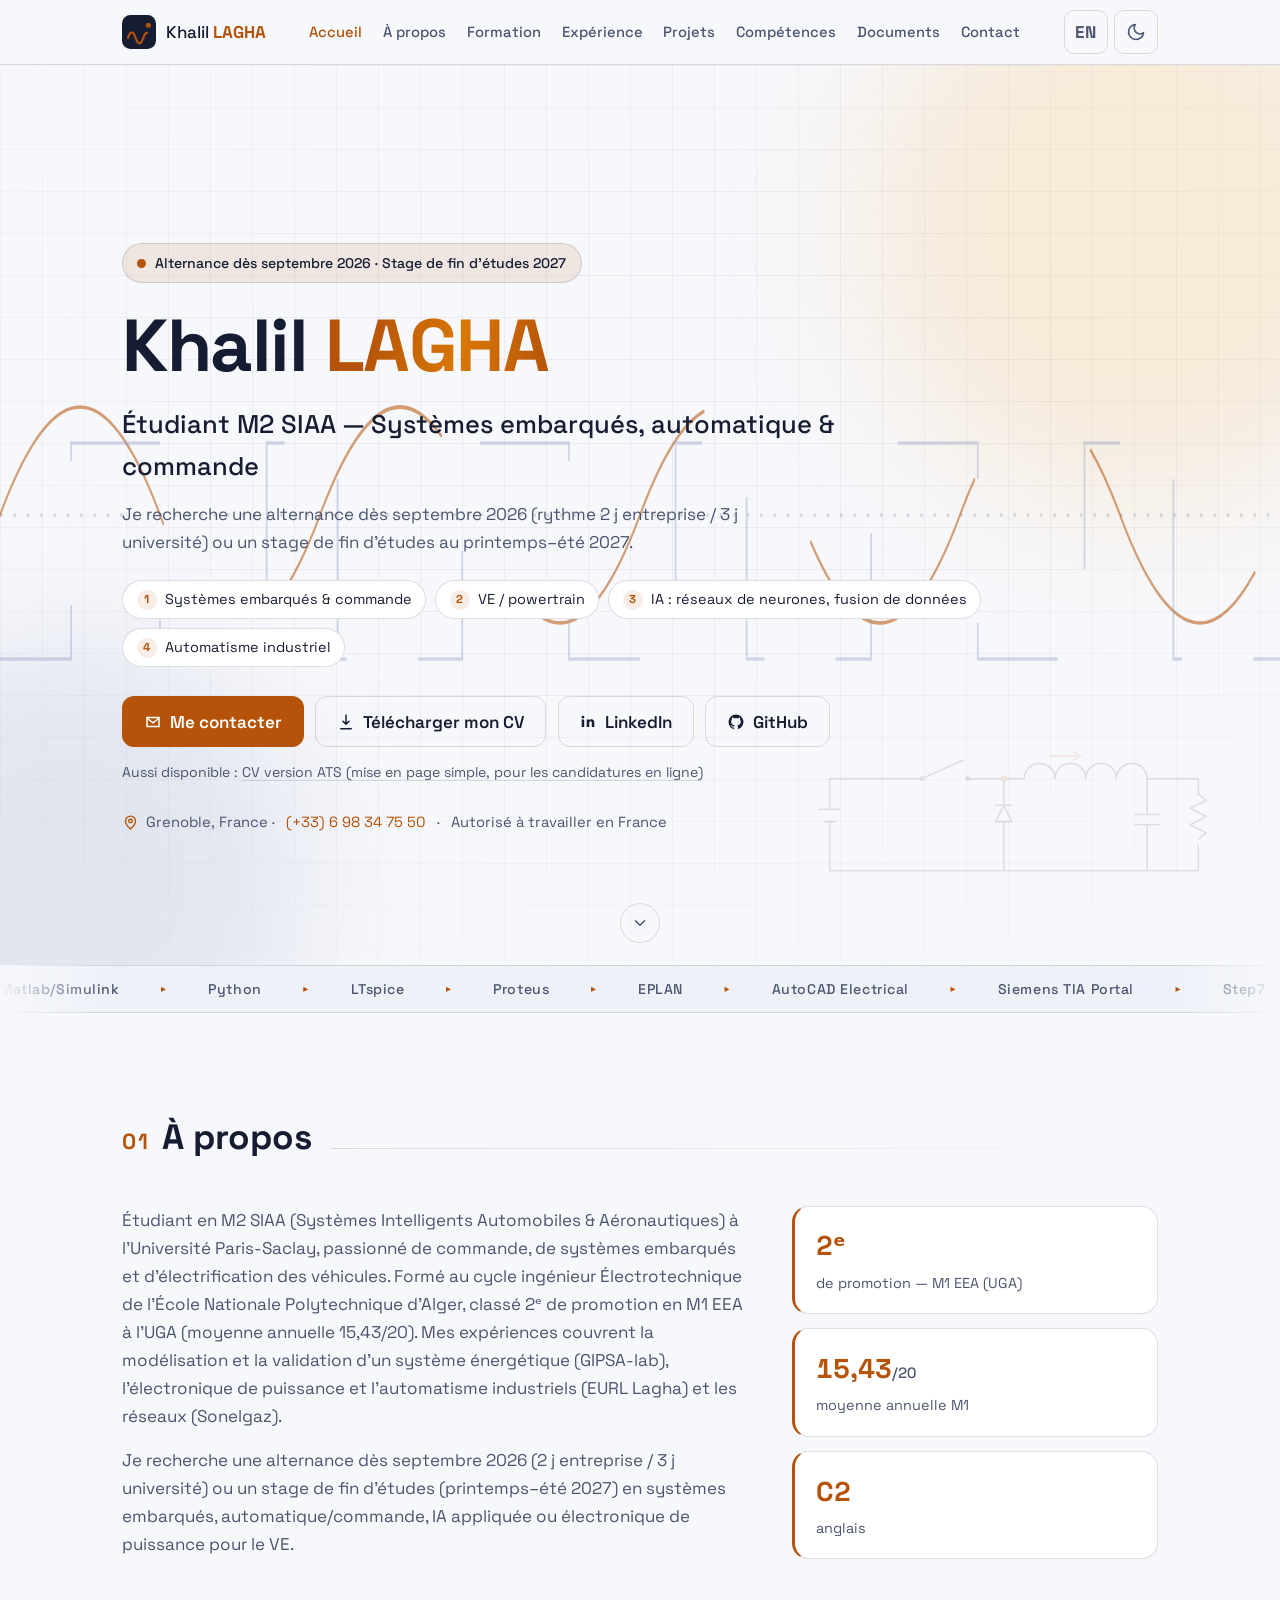
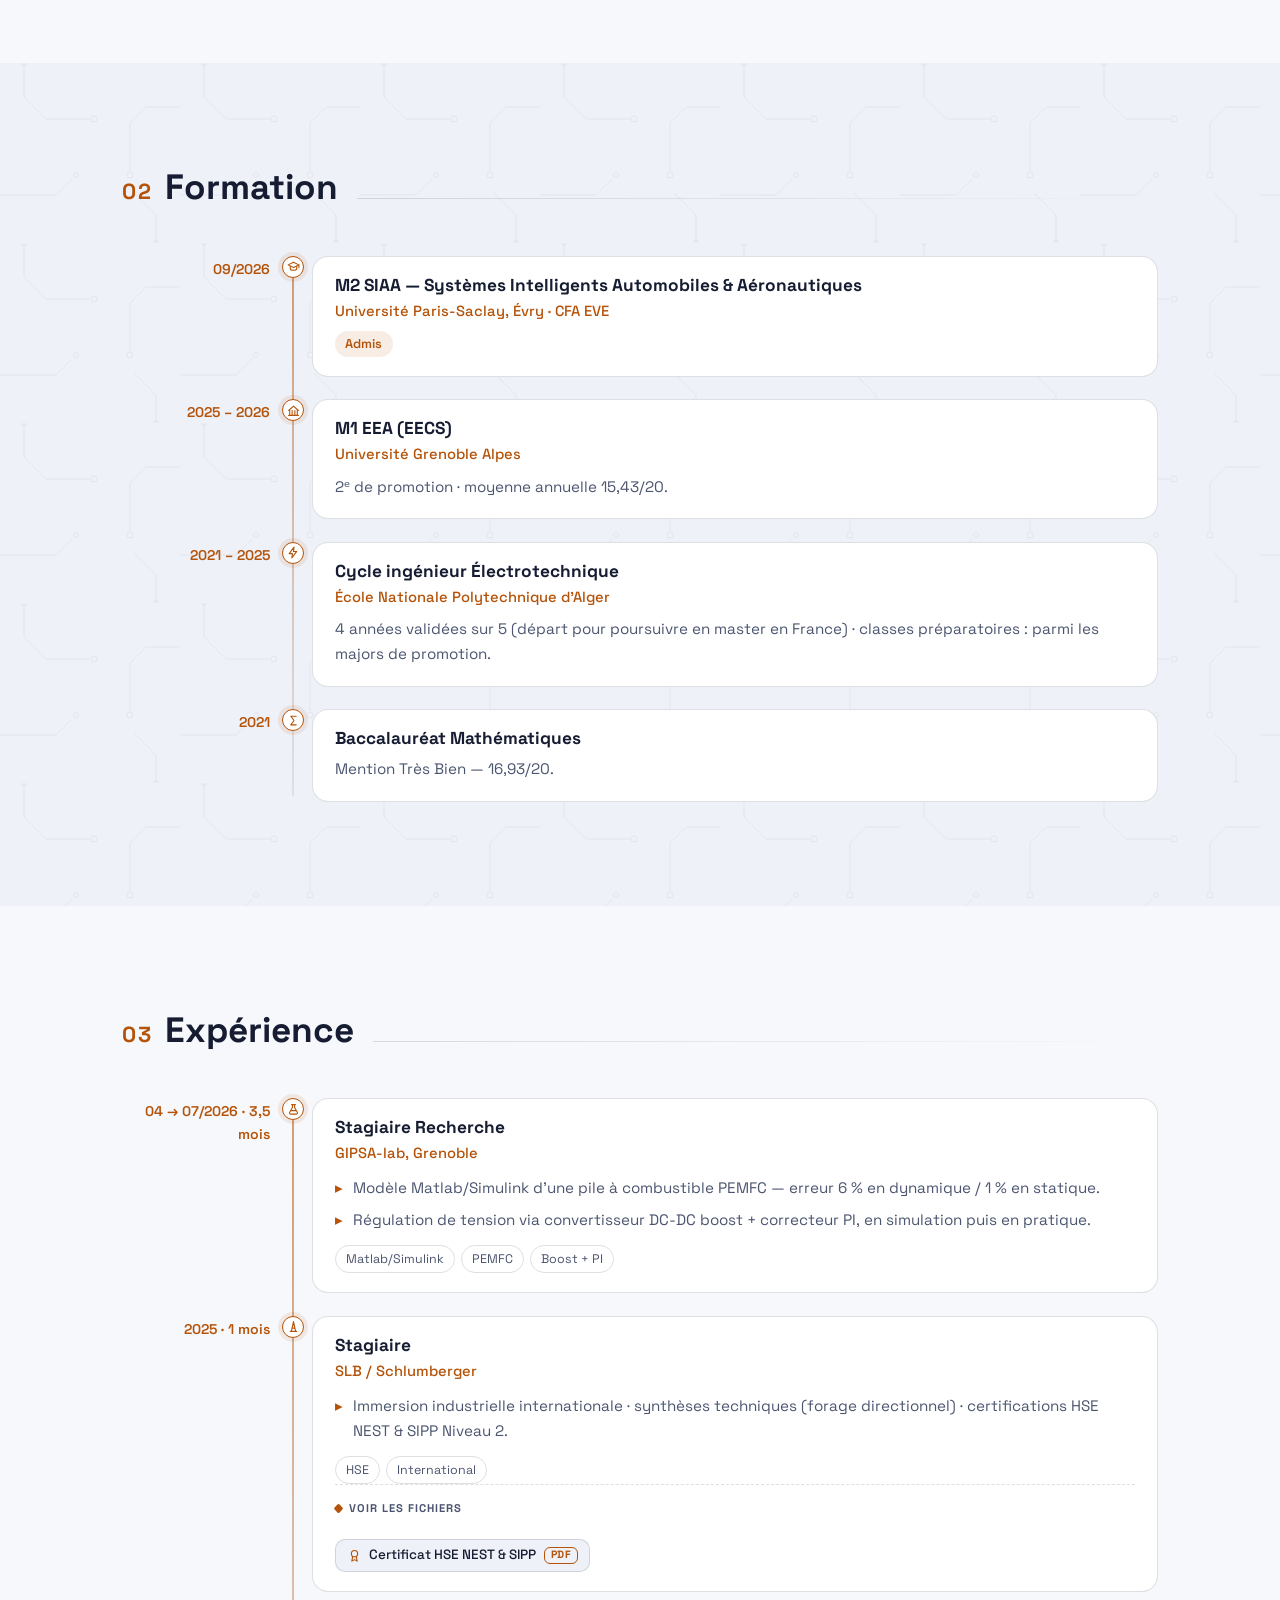
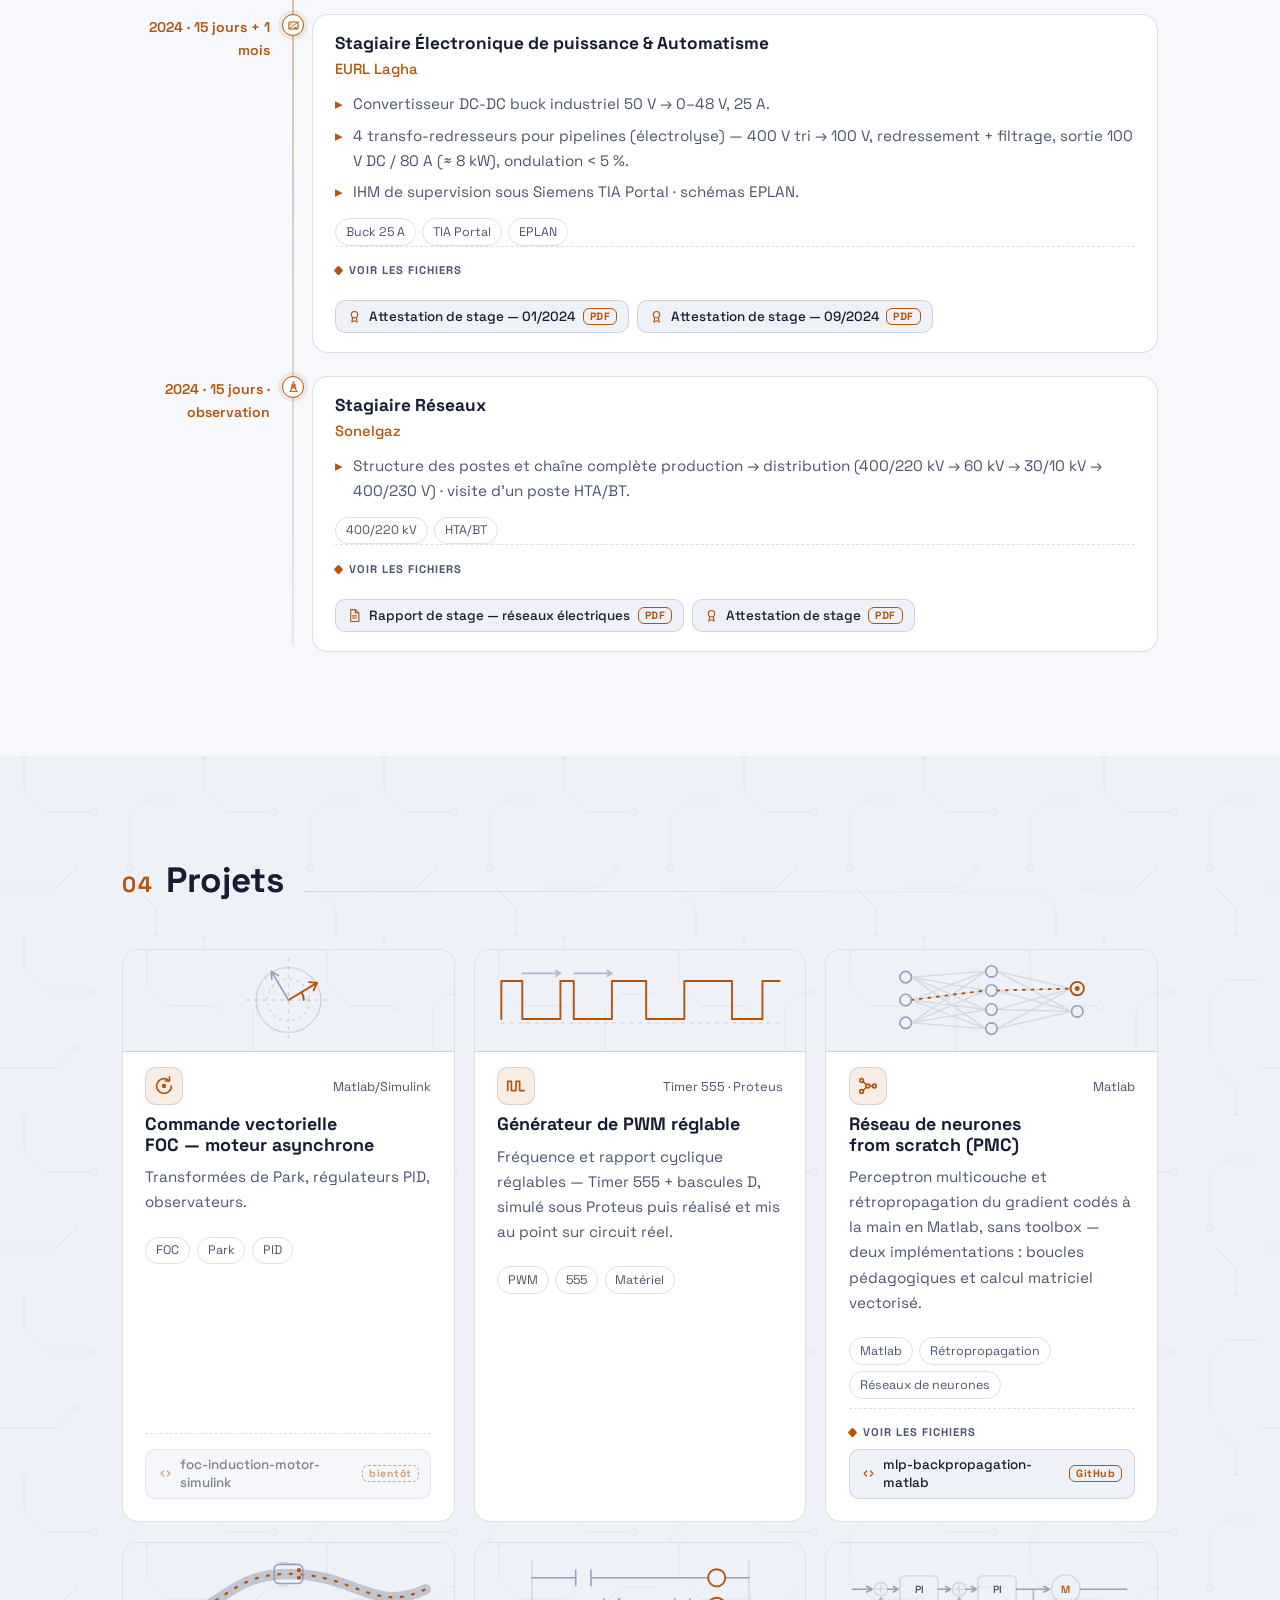
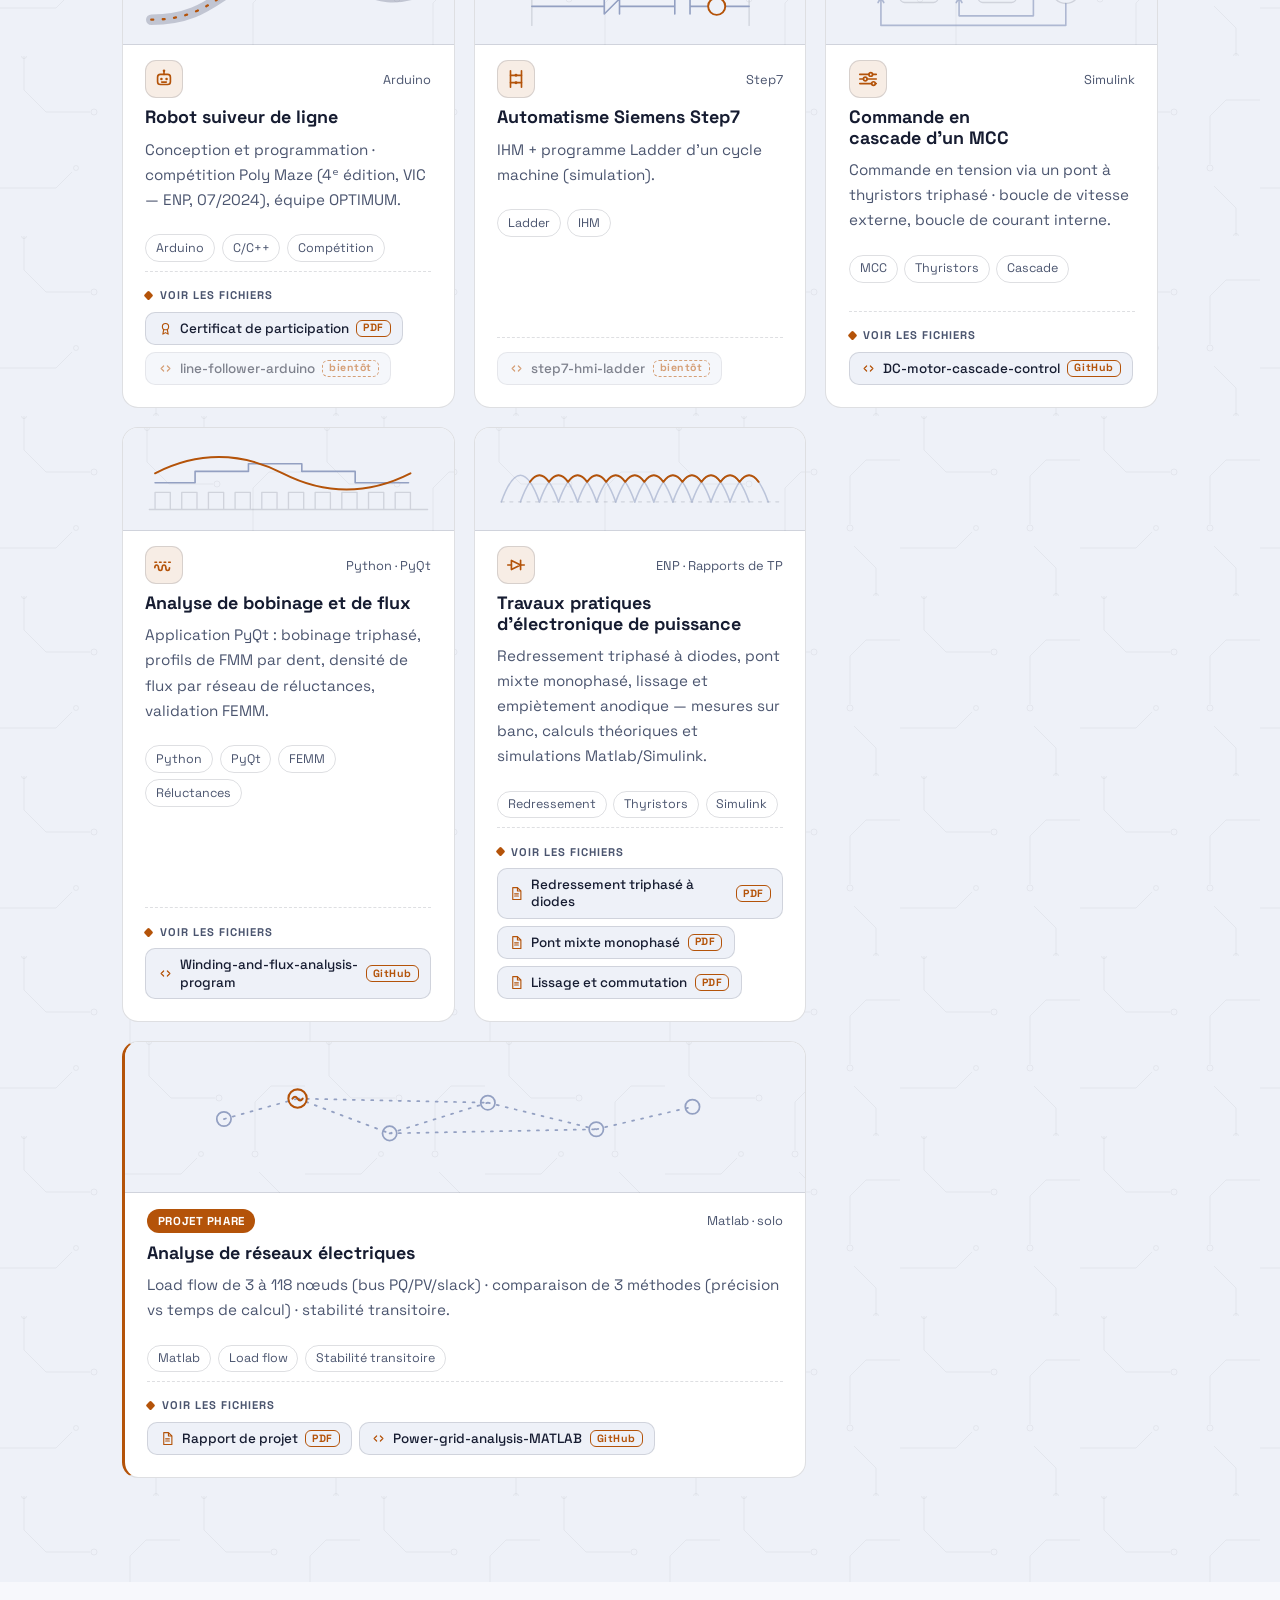
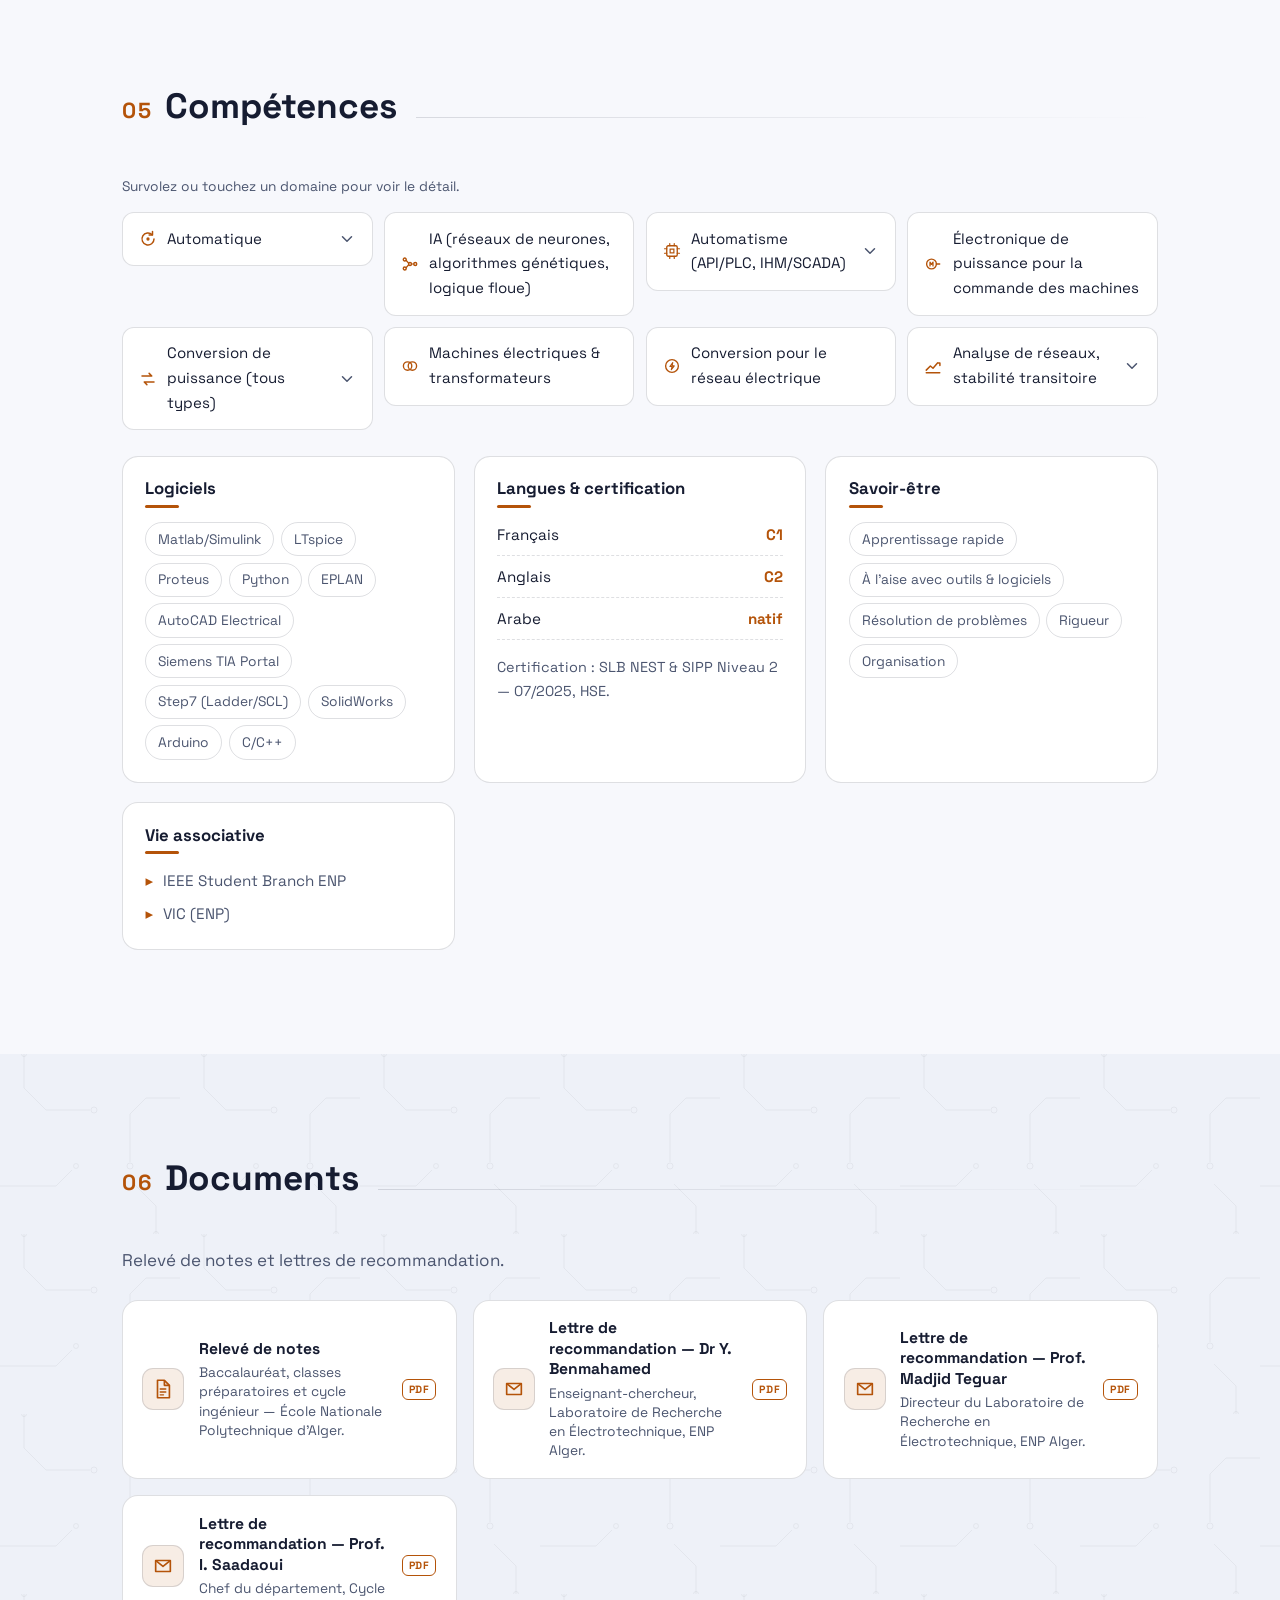
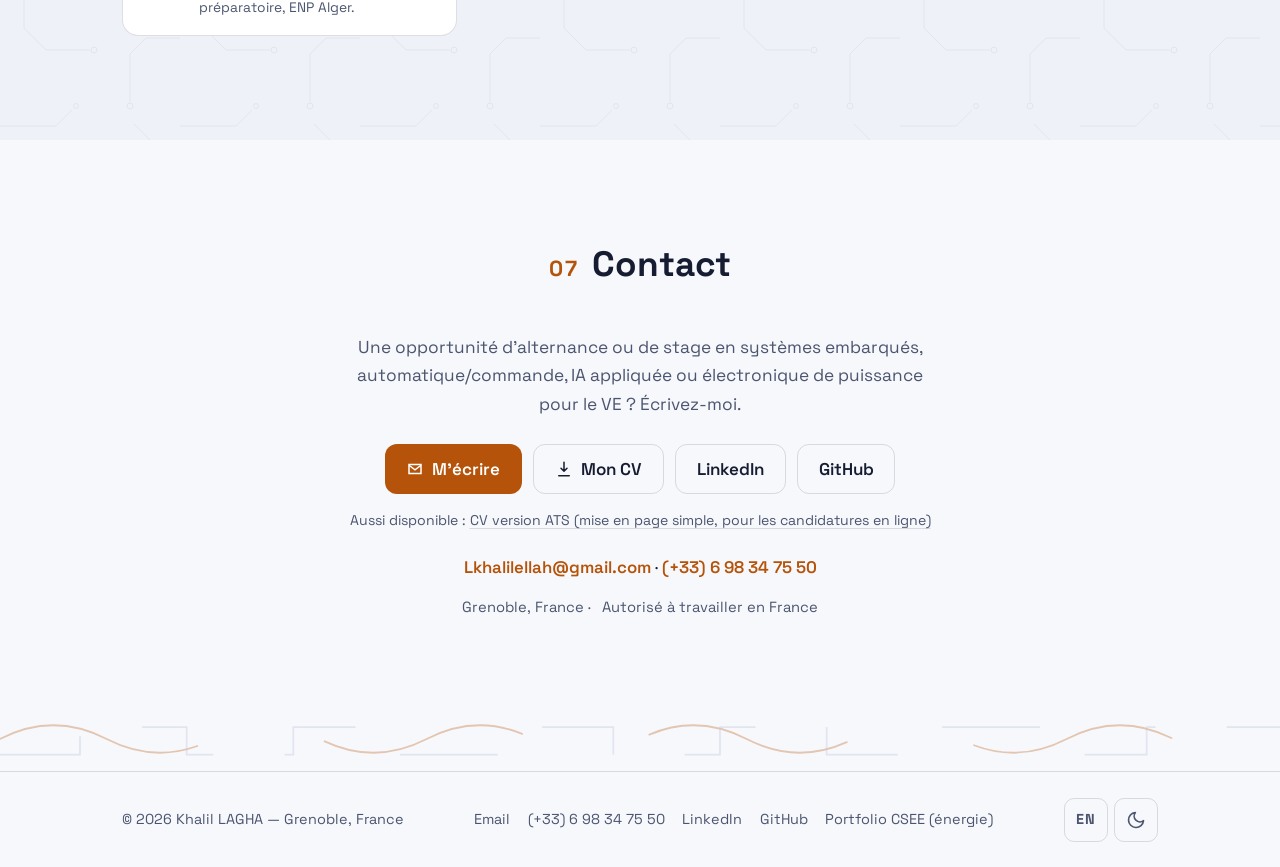
==== siaa/index.html @ 6c0e5ea2 "Add SIAA portfolio variant at /siaa/ with its own CVs - siaa/index.html: SIAA identity (M2 Paris-Sac" ====
<!DOCTYPE html>
<html lang="fr" data-theme="dark">
<head>
  <meta charset="utf-8">
  <meta name="viewport" content="width=device-width, initial-scale=1">
  <title>Khalil LAGHA — Étudiant M2 SIAA | Systèmes embarqués, automatique &amp; IA</title>
  <meta name="description" content="Khalil LAGHA, étudiant M2 SIAA (Systèmes Intelligents Automobiles &amp; Aéronautiques) à l'Université Paris-Saclay. Systèmes embarqués, automatique/commande, IA, électronique de puissance pour le VE. Recherche alternance dès septembre 2026 ou stage de fin d'études printemps–été 2027.">
  <link rel="canonical" href="https://khalilellahlagha.github.io/siaa/">
  <meta name="theme-color" content="#0a0e1c">
  <meta property="og:type" content="website">
  <meta property="og:url" content="https://khalilellahlagha.github.io/siaa/">
  <meta property="og:title" content="Khalil LAGHA — Étudiant M2 SIAA | Systèmes embarqués, automatique & IA">
  <meta property="og:description" content="Systèmes embarqués, automatique/commande, IA et électronique de puissance pour le VE. Recherche alternance dès septembre 2026 ou stage de fin d'études 2027.">
  <meta property="og:locale" content="fr_FR">
  <meta property="og:locale:alternate" content="en_US">
  <meta property="og:site_name" content="Khalil LAGHA — Portfolio">
  <meta property="og:image" content="https://khalilellahlagha.github.io/assets/og.png">
  <meta property="og:image:width" content="1200">
  <meta property="og:image:height" content="630">
  <meta property="og:image:alt" content="Khalil LAGHA — Étudiant M2 CSEE, électronique de puissance &amp; systèmes d'énergie">
  <meta name="twitter:card" content="summary_large_image">
  <meta name="twitter:image" content="https://khalilellahlagha.github.io/assets/og.png">
  <link rel="icon" type="image/svg+xml" href="data:image/svg+xml,%3Csvg xmlns='http://www.w3.org/2000/svg' viewBox='0 0 64 64'%3E%3Crect width='64' height='64' rx='14' fill='%230b1120'/%3E%3Cpath d='M10 44q7-20 14 0t14 0q3.5-10 7-10' stroke='%23fbbf24' stroke-width='4' fill='none' stroke-linecap='round'/%3E%3Ccircle cx='50' cy='20' r='5' fill='%23fbbf24'/%3E%3C/svg%3E">
  <link rel="preconnect" href="https://fonts.googleapis.com">
  <link rel="preconnect" href="https://fonts.gstatic.com" crossorigin>
  <link rel="stylesheet" href="https://fonts.googleapis.com/css2?family=Space+Grotesk:wght@400;500;700&amp;display=swap">
  <link rel="stylesheet" href="../css/style.css">
  <script>
    (function () {
      try {
        var t = localStorage.getItem('kl-theme');
        if (!t) { t = (window.matchMedia && matchMedia('(prefers-color-scheme: light)').matches) ? 'light' : 'dark'; }
        document.documentElement.dataset.theme = t;
        document.documentElement.classList.add('js');
      } catch (e) { }
    })();
  </script>
  <script>
    window.PAGE_TITLES = {
      fr: 'Khalil LAGHA — Étudiant M2 SIAA | Systèmes embarqués, automatique & IA',
      en: 'Khalil LAGHA — M2 Intelligent Systems for Automotive & Aerospace | Embedded & control'
    };
    window.PAGE_CV = {
      designFr: '../cv/CV_Khalil_LAGHA_SIAA_FR.pdf', designEn: '../cv/CV_Khalil_LAGHA_SIAA_EN.pdf',
      atsFr: '../cv/CV_Khalil_LAGHA_SIAA_ATS_FR.pdf', atsEn: '../cv/CV_Khalil_LAGHA_SIAA_ATS_EN.pdf'
    };
    window.PAGE_EN = {
      'hero.tagline': 'M2 student in Intelligent Systems for Automotive & Aerospace — embedded systems & control',
      'hero.subline': 'Looking for a work-study contract (alternance, 2 days company / 3 days university) from September 2026, or a final-year internship in spring–summer 2027.',
      'chip1': 'Embedded systems & control',
      'chip2': 'EV / powertrain',
      'chip3': 'AI: neural networks, data fusion',
      'chip4': 'Industrial automation',
      'about.p1': 'M2 student in SIAA (Intelligent Systems for Automotive & Aerospace) at Université Paris-Saclay, passionate about control, embedded systems and vehicle electrification. Trained in the Electrical Engineering programme of École Nationale Polytechnique d\'Alger, ranked 2nd of the M1 EEA cohort at UGA (annual average 15,43/20). My experience covers modelling and validation of an energy system (GIPSA-lab), industrial power electronics and automation (EURL Lagha) and power grids (Sonelgaz).',
      'about.p2': 'I am looking for a work-study contract from September 2026 (2 days company / 3 days university) or a final-year internship (spring–summer 2027) in embedded systems, control engineering, applied AI or EV power electronics.',
      'e1.h': 'M2 SIAA — Intelligent Systems for Automotive & Aerospace',
      'pwm.h': 'Adjustable PWM generator',
      'pwm.p': 'Adjustable frequency and duty cycle — 555 timer + D flip-flops, simulated in Proteus then built and fine-tuned on real hardware.',
      'pwm.t1': 'Hardware',
      'contact.pitch': 'A work-study or internship opportunity in embedded systems, control, applied AI or EV power electronics? Get in touch.'
    };
  </script>
  <script src="../js/main.js" defer></script>
  <script type="application/ld+json">
  {
    "@context": "https://schema.org",
    "@type": "Person",
    "name": "Khalil LAGHA",
    "givenName": "Khalil",
    "familyName": "LAGHA",
    "email": "mailto:Lkhalilellah@gmail.com",
    "telephone": "+33 6 98 34 75 50",
    "jobTitle": "Étudiant M2 SIAA — Systèmes Intelligents Automobiles & Aéronautiques",
    "address": { "@type": "PostalAddress", "addressLocality": "Grenoble", "addressCountry": "FR" },
    "alumniOf": [
      { "@type": "CollegeOrUniversity", "name": "Université Grenoble Alpes" },
      { "@type": "CollegeOrUniversity", "name": "École Nationale Polytechnique d'Alger" }
    ],
    "knowsLanguage": ["fr", "en", "ar"],
    "sameAs": [
      "https://www.linkedin.com/in/khalil-ellah-lagha",
      "https://github.com/KhalilEllahLAGHA"
    ],
    "url": "https://khalilellahlagha.github.io/siaa/"
  }
  </script>
</head>
<body>
  <div class="scroll-progress" aria-hidden="true"><span></span></div>
  <a class="skip-link" href="#accueil" data-i18n="skip">Aller au contenu</a>

  <header class="site-header">
    <div class="header-inner">
      <a class="brand" href="#accueil" aria-label="Khalil LAGHA — accueil">
        <svg class="brand-logo" viewBox="0 0 40 40" aria-hidden="true" focusable="false">
          <rect width="40" height="40" rx="10" fill="var(--logo-bg)"/>
          <path d="M7 27q4.5-13 9 0t9 0q2-6 4.5-6" stroke="var(--accent)" stroke-width="2.6" fill="none" stroke-linecap="round"/>
          <circle cx="31" cy="12" r="3" fill="var(--accent)"/>
        </svg>
        <span class="brand-name">Khalil&nbsp;<strong>LAGHA</strong></span>
      </a>

      <nav class="nav" id="site-nav" aria-label="Navigation principale" data-i18n-aria="aria.nav">
        <ul>
          <li><a href="#accueil" data-i18n="nav.home">Accueil</a></li>
          <li><a href="#a-propos" data-i18n="nav.about">À propos</a></li>
          <li><a href="#formation" data-i18n="nav.edu">Formation</a></li>
          <li><a href="#experience" data-i18n="nav.exp">Expérience</a></li>
          <li><a href="#projets" data-i18n="nav.proj">Projets</a></li>
          <li><a href="#competences" data-i18n="nav.skills">Compétences</a></li>
          <li><a href="#documents" data-i18n="nav.docs">Documents</a></li>
          <li><a href="#contact" data-i18n="nav.contact">Contact</a></li>
        </ul>
      </nav>

      <div class="header-actions">
        <button type="button" class="ctrl lang-toggle" aria-label="Switch to English">EN</button>
        <button type="button" class="ctrl theme-toggle" aria-label="Basculer en thème clair" aria-pressed="true">
          <svg class="icon-moon" viewBox="0 0 24 24" aria-hidden="true" focusable="false"><path d="M21 12.8A9 9 0 1 1 11.2 3a7 7 0 0 0 9.8 9.8Z" fill="none" stroke="currentColor" stroke-width="2" stroke-linecap="round" stroke-linejoin="round"/></svg>
          <svg class="icon-sun" viewBox="0 0 24 24" aria-hidden="true" focusable="false"><circle cx="12" cy="12" r="4" fill="none" stroke="currentColor" stroke-width="2"/><path d="M12 2v2m0 16v2M2 12h2m16 0h2M4.9 4.9l1.4 1.4m11.4 11.4 1.4 1.4M19.1 4.9l-1.4 1.4M6.3 17.7l-1.4 1.4" stroke="currentColor" stroke-width="2" stroke-linecap="round"/></svg>
        </button>
        <button type="button" class="ctrl burger" aria-expanded="false" aria-controls="site-nav" aria-label="Menu" data-i18n-aria="aria.menu">
          <span class="burger-bar" aria-hidden="true"></span>
        </button>
      </div>
    </div>
  </header>

  <main id="main">
    <!-- ============ HERO ============ -->
    <section id="accueil" class="hero">
      <div class="hero-grid" aria-hidden="true"></div>
      <div class="hero-bg" aria-hidden="true">
        <svg viewBox="0 0 1440 500" preserveAspectRatio="none" focusable="false">
          <path class="wave-baseline" d="M0 250 H1440" />
          <path class="wave-sine" d="M0 250 C60 170 120 170 180 250 S300 330 360 250 S480 170 540 250 S660 330 720 250 S840 170 900 250 S1020 330 1080 250 S1200 170 1260 250 S1380 330 1440 250" />
          <path class="wave-pwm" d="M0 330 H80 V210 H180 V330 H300 V210 H380 V330 H520 V210 H640 V330 H760 V210 H840 V330 H980 V210 H1100 V330 H1220 V210 H1320 V330 H1440" />
        </svg>
      </div>

      <div class="container hero-inner">
        <div class="hero-copy">
        <p class="hero-kicker reveal"><span class="pulse-dot" aria-hidden="true"></span><span data-i18n="hero.kicker">Alternance dès septembre 2026 · Stage de fin d'études 2027</span></p>
        <h1 class="reveal">Khalil <span class="accent">LAGHA</span></h1>
        <p class="tagline reveal" data-i18n="hero.tagline">Étudiant M2 SIAA — Systèmes embarqués, automatique &amp; commande</p>
        <p class="subline reveal" data-i18n="hero.subline">Je recherche une alternance dès septembre 2026 (rythme 2 j entreprise / 3 j université) ou un stage de fin d'études au printemps–été 2027.</p>

        <ul class="chips reveal" aria-label="Domaines d'intérêt" data-i18n-aria="aria.chips">
          <li class="chip"><span class="chip-n" aria-hidden="true">1</span><span data-i18n="chip1">Systèmes embarqués &amp; commande</span></li>
          <li class="chip"><span class="chip-n" aria-hidden="true">2</span><span data-i18n="chip2">VE / powertrain</span></li>
          <li class="chip"><span class="chip-n" aria-hidden="true">3</span><span data-i18n="chip3">IA : réseaux de neurones, fusion de données</span></li>
          <li class="chip"><span class="chip-n" aria-hidden="true">4</span><span data-i18n="chip4">Automatisme industriel</span></li>
        </ul>

        <div class="cta-row reveal">
          <a class="btn btn-primary" href="#contact"><svg viewBox="0 0 24 24" aria-hidden="true" focusable="false"><path d="M4 6h16v12H4z" fill="none" stroke="currentColor" stroke-width="2"/><path d="m4 7 8 6 8-6" fill="none" stroke="currentColor" stroke-width="2"/></svg><span data-i18n="cta.contact">Me contacter</span></a>
          <a class="btn btn-ghost js-cv-design" href="../cv/CV_Khalil_LAGHA_SIAA_FR.pdf" download><svg viewBox="0 0 24 24" aria-hidden="true" focusable="false"><path d="M12 3v12m0 0 4-4m-4 4-4-4" fill="none" stroke="currentColor" stroke-width="2" stroke-linecap="round" stroke-linejoin="round"/><path d="M5 21h14" fill="none" stroke="currentColor" stroke-width="2" stroke-linecap="round"/></svg><span data-i18n="cta.cv">Télécharger mon CV</span></a>
          <a class="btn btn-ghost" href="https://www.linkedin.com/in/khalil-ellah-lagha" target="_blank" rel="noopener"><svg viewBox="0 0 24 24" aria-hidden="true" focusable="false"><path d="M6.94 8.5v10.06H3.6V8.5h3.34ZM7.16 5.4a1.9 1.9 0 1 1-3.8 0 1.9 1.9 0 0 1 3.8 0ZM20.4 12.9v5.66h-3.33v-5.27c0-1.32-.47-2.22-1.66-2.22-.9 0-1.44.6-1.68 1.19-.08.21-.1.5-.1.8v5.5H10.3s.04-8.93 0-9.86h3.33v1.4c.44-.68 1.23-1.65 3-1.65 2.2 0 3.77 1.43 3.77 4.45Z" fill="currentColor"/></svg>LinkedIn</a>
          <a class="btn btn-ghost" href="https://github.com/KhalilEllahLAGHA" target="_blank" rel="noopener"><svg viewBox="0 0 24 24" aria-hidden="true" focusable="false"><path d="M12 2a10 10 0 0 0-3.16 19.49c.5.09.68-.22.68-.48v-1.7c-2.78.6-3.37-1.34-3.37-1.34-.45-1.16-1.11-1.47-1.11-1.47-.9-.62.07-.6.07-.6 1 .07 1.53 1.03 1.53 1.03.9 1.52 2.34 1.08 2.91.83.09-.65.35-1.09.63-1.34-2.22-.25-4.56-1.11-4.56-4.94 0-1.1.39-1.99 1.03-2.69-.1-.25-.45-1.27.1-2.64 0 0 .84-.27 2.75 1.02a9.56 9.56 0 0 1 5 0c1.91-1.3 2.75-1.02 2.75-1.02.55 1.37.2 2.39.1 2.64.64.7 1.03 1.6 1.03 2.69 0 3.84-2.34 4.68-4.57 4.93.36.31.68.92.68 1.85V21c0 .27.18.58.69.48A10 10 0 0 0 12 2Z" fill="currentColor"/></svg>GitHub</a>
        </div>

        <p class="cv-alt reveal"><span data-i18n="cta.cvats">Aussi disponible :</span> <a class="js-cv-ats" href="../cv/CV_Khalil_LAGHA_SIAA_ATS_FR.pdf" download><span data-i18n="cta.cvats2">CV version ATS (mise en page simple, pour les candidatures en ligne)</span></a></p>

        <p class="hero-meta reveal">
          <svg viewBox="0 0 24 24" aria-hidden="true" focusable="false"><path d="M12 21s-7-5.1-7-11a7 7 0 0 1 14 0c0 5.9-7 11-7 11Z" fill="none" stroke="currentColor" stroke-width="2"/><circle cx="12" cy="10" r="2.5" fill="none" stroke="currentColor" stroke-width="2"/></svg>
          Grenoble, France&nbsp;·&nbsp;<a href="tel:+33698347550">(+33)&nbsp;6&nbsp;98&nbsp;34&nbsp;75&nbsp;50</a>&nbsp;·&nbsp;<span data-i18n="hero.work">Autorisé à travailler en France</span>
        </p>
        </div>
      </div>

      <div class="hero-schematic" aria-hidden="true">
        <svg viewBox="0 0 420 190" focusable="false">
          <path d="M30 160 H390 M30 160 V112 M30 100 V70 M30 70 H120 M165 70 H200 M200 70 H220 M340 70 H390 M390 70 V85 M390 135 V160"/>
          <path d="M20 100 H40 M25 112 H35"/>
          <path d="M120 70 L160 52"/>
          <circle cx="120" cy="70" r="2.4"/><circle cx="165" cy="70" r="2.4"/>
          <path d="M200 70 V96 M192 96 H208 M208 112 H192 L200 96 Z M200 112 V160"/>
          <path d="M220 70 a15 15 0 0 1 30 0 a15 15 0 0 1 30 0 a15 15 0 0 1 30 0 a15 15 0 0 1 30 0"/>
          <path d="M340 70 V105 M328 105 H352 M328 115 H352 M340 115 V160"/>
          <path d="M390 85 l8 6 -16 8 16 8 -16 8 16 8 -8 6"/>
          <circle class="sch-a" cx="200" cy="70" r="3.4"/>
          <path class="sch-a" d="M245 48 h30 m-7 -4 7 4 -7 4"/>
        </svg>
      </div>

      <a class="scroll-cue" href="#a-propos" aria-label="Faire défiler vers À propos" data-i18n-aria="aria.scroll">
        <svg viewBox="0 0 24 24" aria-hidden="true" focusable="false"><path d="m6 9 6 6 6-6" fill="none" stroke="currentColor" stroke-width="2" stroke-linecap="round" stroke-linejoin="round"/></svg>
      </a>
    </section>

    <!-- ============ OUTILS (marquee) ============ -->
    <div class="tools-strip" aria-hidden="true">
      <div class="tools-track">
        <span>Matlab/Simulink</span><span>Python</span><span>LTspice</span><span>Proteus</span><span>EPLAN</span><span>AutoCAD Electrical</span><span>Siemens TIA Portal</span><span>Step7</span><span>SolidWorks</span><span>Arduino</span><span>C/C++</span><span>Git</span>
        <span>Matlab/Simulink</span><span>Python</span><span>LTspice</span><span>Proteus</span><span>EPLAN</span><span>AutoCAD Electrical</span><span>Siemens TIA Portal</span><span>Step7</span><span>SolidWorks</span><span>Arduino</span><span>C/C++</span><span>Git</span>
      </div>
    </div>

    <!-- ============ À PROPOS ============ -->
    <section id="a-propos" class="section">
      <div class="container">
        <h2 class="sec-title reveal"><span class="sec-n" aria-hidden="true">01</span><span data-i18n="about.title">À propos</span></h2>
        <div class="about-grid">
          <div class="about-text reveal">
            <p data-i18n="about.p1">Étudiant en M2 SIAA (Systèmes Intelligents Automobiles &amp; Aéronautiques) à l'Université Paris-Saclay, passionné de commande, de systèmes embarqués et d'électrification des véhicules. Formé au cycle ingénieur Électrotechnique de l'École Nationale Polytechnique d'Alger, classé 2ᵉ de promotion en M1 EEA à l'UGA (moyenne annuelle 15,43/20). Mes expériences couvrent la modélisation et la validation d'un système énergétique (GIPSA-lab), l'électronique de puissance et l'automatisme industriels (EURL Lagha) et les réseaux (Sonelgaz).</p>
            <p data-i18n="about.p2">Je recherche une alternance dès septembre 2026 (2 j entreprise / 3 j université) ou un stage de fin d'études (printemps–été 2027) en systèmes embarqués, automatique/commande, IA appliquée ou électronique de puissance pour le VE.</p>
          </div>
          <div class="stat-cards">
            <div class="stat reveal"><strong data-i18n="stat1v">2ᵉ</strong><span data-i18n="stat1l">de promotion — M1 EEA (UGA)</span></div>
            <div class="stat reveal"><strong data-count="15.43" data-decimals="2">15,43<small>/20</small></strong><span data-i18n="stat2l">moyenne annuelle M1</span></div>
            <div class="stat reveal"><strong>C2</strong><span data-i18n="stat3l">anglais</span></div>
          </div>
        </div>
      </div>
    </section>

    <!-- ============ FORMATION ============ -->
    <section id="formation" class="section section-alt">
      <div class="container">
        <h2 class="sec-title reveal"><span class="sec-n" aria-hidden="true">02</span><span data-i18n="edu.title">Formation</span></h2>
        <ol class="timeline">
          <li class="tl-item reveal">
            <span class="tl-date">09/2026</span>
            <span class="tl-ico" aria-hidden="true"><svg viewBox="0 0 24 24" focusable="false"><path d="M12 4 2 9l10 5 10-5-10-5Z" fill="none" stroke="currentColor" stroke-width="2" stroke-linejoin="round"/><path d="M6 11.5V16c0 1.4 2.7 2.8 6 2.8s6-1.4 6-2.8v-4.5M22 9v5" fill="none" stroke="currentColor" stroke-width="2" stroke-linecap="round"/></svg></span>
            <div class="tl-card">
              <h3 data-i18n="e1.h">M2 SIAA — Systèmes Intelligents Automobiles &amp; Aéronautiques</h3>
              <p class="tl-org">Université Paris-Saclay, Évry · CFA EVE</p>
              <p class="tl-note"><span class="badge" data-i18n="e1.badge">Admis</span></p>
            </div>
          </li>
          <li class="tl-item reveal">
            <span class="tl-date">2025 – 2026</span>
            <span class="tl-ico" aria-hidden="true"><svg viewBox="0 0 24 24" focusable="false"><path d="M3 21h18M5 21v-9m4.5 9v-9m5 9v-9m4.5 9v-9M3 12 12 4l9 8" fill="none" stroke="currentColor" stroke-width="2" stroke-linecap="round" stroke-linejoin="round"/></svg></span>
            <div class="tl-card">
              <h3>M1 EEA (EECS)</h3>
              <p class="tl-org">Université Grenoble Alpes</p>
              <p class="tl-note" data-i18n="e2.p">2ᵉ de promotion · moyenne annuelle 15,43/20.</p>
            </div>
          </li>
          <li class="tl-item reveal">
            <span class="tl-date">2021 – 2025</span>
            <span class="tl-ico" aria-hidden="true"><svg viewBox="0 0 24 24" focusable="false"><path d="M13 2 4 14h6l-1 8 9-12h-6l1-8Z" fill="none" stroke="currentColor" stroke-width="2" stroke-linejoin="round"/></svg></span>
            <div class="tl-card">
              <h3 data-i18n="e3.h">Cycle ingénieur Électrotechnique</h3>
              <p class="tl-org">École Nationale Polytechnique d'Alger</p>
              <p class="tl-note" data-i18n="e3.p">4 années validées sur 5 (départ pour poursuivre en master en France) · classes préparatoires : parmi les majors de promotion.</p>
            </div>
          </li>
          <li class="tl-item reveal">
            <span class="tl-date">2021</span>
            <span class="tl-ico" aria-hidden="true"><svg viewBox="0 0 24 24" focusable="false"><path d="M17 4H7l6 8-6 8h10" fill="none" stroke="currentColor" stroke-width="2" stroke-linecap="round" stroke-linejoin="round"/></svg></span>
            <div class="tl-card">
              <h3 data-i18n="e4.h">Baccalauréat Mathématiques</h3>
              <p class="tl-note" data-i18n="e4.p">Mention Très Bien — 16,93/20.</p>
            </div>
          </li>
        </ol>
      </div>
    </section>

    <!-- ============ EXPÉRIENCE ============ -->
    <section id="experience" class="section">
      <div class="container">
        <h2 class="sec-title reveal"><span class="sec-n" aria-hidden="true">03</span><span data-i18n="exp.title">Expérience</span></h2>
        <ol class="timeline">
          <li class="tl-item reveal">
            <span class="tl-date" data-i18n="x1.date">04 → 07/2026 · 3,5 mois</span>
            <span class="tl-ico" aria-hidden="true"><svg viewBox="0 0 24 24" focusable="false"><path d="M10 3v5.2L4.8 17.5A2 2 0 0 0 6.6 20.5h10.8a2 2 0 0 0 1.8-3L14 8.2V3M8.5 3h7M7.5 14h9" fill="none" stroke="currentColor" stroke-width="2" stroke-linecap="round" stroke-linejoin="round"/></svg></span>
            <div class="tl-card">
              <h3 data-i18n="x1.role">Stagiaire Recherche</h3>
              <p class="tl-org">GIPSA-lab, Grenoble</p>
              <ul class="tl-list">
                <li data-i18n="x1.p1">Modèle Matlab/Simulink d'une pile à combustible PEMFC — erreur 6 % en dynamique / 1 % en statique.</li>
                <li data-i18n="x1.p2">Régulation de tension via convertisseur DC-DC boost + correcteur PI, en simulation puis en pratique.</li>
              </ul>
              <ul class="tags"><li>Matlab/Simulink</li><li>PEMFC</li><li>Boost + PI</li></ul>
            </div>
          </li>
          <li class="tl-item reveal">
            <span class="tl-date" data-i18n="x2.date">2025 · 1 mois</span>
            <span class="tl-ico" aria-hidden="true"><svg viewBox="0 0 24 24" focusable="false"><path d="M8 21 12 3l4 18M9.3 15h5.4M10.4 9.5h3.2M6 21h12" fill="none" stroke="currentColor" stroke-width="2" stroke-linecap="round" stroke-linejoin="round"/></svg></span>
            <div class="tl-card">
              <h3 data-i18n="x2.role">Stagiaire</h3>
              <p class="tl-org">SLB / Schlumberger</p>
              <ul class="tl-list">
                <li data-i18n="x2.p1">Immersion industrielle internationale · synthèses techniques (forage directionnel) · certifications HSE NEST &amp; SIPP Niveau 2.</li>
              </ul>
              <ul class="tags"><li>HSE</li><li data-i18n="x2.t2">International</li></ul>
              <div class="card-files">
                <span class="files-label" data-i18n="files.label">Voir les fichiers</span>
                <a class="file-btn" href="../reports/slb-hse-certificate.pdf" target="_blank" rel="noopener"><svg viewBox="0 0 24 24" aria-hidden="true" focusable="false"><circle cx="12" cy="9" r="5" fill="none" stroke="currentColor" stroke-width="1.8"/><path d="m9.2 13-1.4 8 4.2-2.4 4.2 2.4-1.4-8" fill="none" stroke="currentColor" stroke-width="1.8" stroke-linejoin="round"/></svg><span data-i18n="x2.cert">Certificat HSE NEST &amp; SIPP</span><span class="file-ext">PDF</span></a>
              </div>
            </div>
          </li>
          <li class="tl-item reveal">
            <span class="tl-date" data-i18n="x3.date">2024 · 15 jours + 1 mois</span>
            <span class="tl-ico" aria-hidden="true"><svg viewBox="0 0 24 24" focusable="false"><rect x="3.5" y="5.5" width="17" height="13" rx="2" fill="none" stroke="currentColor" stroke-width="2"/><path d="M3.5 18.5 20.5 5.5M6.5 9.5q1.5-2.2 3 0M14 15.5h3.5M14 17.5h3.5" fill="none" stroke="currentColor" stroke-width="1.7" stroke-linecap="round"/></svg></span>
            <div class="tl-card">
              <h3 data-i18n="x3.role">Stagiaire Électronique de puissance &amp; Automatisme</h3>
              <p class="tl-org">EURL Lagha</p>
              <ul class="tl-list">
                <li data-i18n="x3.p1">Convertisseur DC-DC buck industriel 50 V → 0–48 V, 25 A.</li>
                <li data-i18n="x3.p2">4 transfo-redresseurs pour pipelines (électrolyse) — 400 V tri → 100 V, redressement + filtrage, sortie 100 V DC / 80 A (≈ 8 kW), ondulation &lt; 5 %.</li>
                <li data-i18n="x3.p3">IHM de supervision sous Siemens TIA Portal · schémas EPLAN.</li>
              </ul>
              <ul class="tags"><li>Buck 25 A</li><li>TIA Portal</li><li>EPLAN</li></ul>
              <div class="card-files">
                <span class="files-label" data-i18n="files.label">Voir les fichiers</span>
                <a class="file-btn" href="../reports/eurl-lagha-attestation-01-2024.pdf" target="_blank" rel="noopener"><svg viewBox="0 0 24 24" aria-hidden="true" focusable="false"><circle cx="12" cy="9" r="5" fill="none" stroke="currentColor" stroke-width="1.8"/><path d="m9.2 13-1.4 8 4.2-2.4 4.2 2.4-1.4-8" fill="none" stroke="currentColor" stroke-width="1.8" stroke-linejoin="round"/></svg><span data-i18n="x3.cert1">Attestation de stage — 01/2024</span><span class="file-ext">PDF</span></a>
                <a class="file-btn" href="../reports/eurl-lagha-attestation-09-2024.pdf" target="_blank" rel="noopener"><svg viewBox="0 0 24 24" aria-hidden="true" focusable="false"><circle cx="12" cy="9" r="5" fill="none" stroke="currentColor" stroke-width="1.8"/><path d="m9.2 13-1.4 8 4.2-2.4 4.2 2.4-1.4-8" fill="none" stroke="currentColor" stroke-width="1.8" stroke-linejoin="round"/></svg><span data-i18n="x3.cert2">Attestation de stage — 09/2024</span><span class="file-ext">PDF</span></a>
              </div>
            </div>
          </li>
          <li class="tl-item reveal">
            <span class="tl-date" data-i18n="x4.date">2024 · 15 jours · observation</span>
            <span class="tl-ico" aria-hidden="true"><svg viewBox="0 0 24 24" focusable="false"><path d="M12 3 6.5 21M12 3l5.5 18M8.8 9.5h6.4M7.3 14.5h9.4M5 21h14M8.8 9.5l6.9 5M15.2 9.5l-6.9 5" fill="none" stroke="currentColor" stroke-width="1.8" stroke-linecap="round" stroke-linejoin="round"/></svg></span>
            <div class="tl-card">
              <h3 data-i18n="x4.role">Stagiaire Réseaux</h3>
              <p class="tl-org">Sonelgaz</p>
              <ul class="tl-list">
                <li data-i18n="x4.p1">Structure des postes et chaîne complète production → distribution (400/220 kV → 60 kV → 30/10 kV → 400/230 V) · visite d'un poste HTA/BT.</li>
              </ul>
              <ul class="tags"><li>400/220 kV</li><li>HTA/BT</li></ul>
              <div class="card-files">
                <span class="files-label" data-i18n="files.label">Voir les fichiers</span>
                <a class="file-btn" href="../reports/sonelgaz-reseaux-electriques.pdf" target="_blank" rel="noopener"><svg viewBox="0 0 24 24" aria-hidden="true" focusable="false"><path d="M6 2.5h7.5L19 8v13.5H6z" fill="none" stroke="currentColor" stroke-width="1.8" stroke-linejoin="round"/><path d="M13.5 2.5V8H19" fill="none" stroke="currentColor" stroke-width="1.8" stroke-linejoin="round"/><path d="M9 12.5h6M9 16h6" stroke="currentColor" stroke-width="1.8" stroke-linecap="round"/></svg><span data-i18n="x4.report">Rapport de stage — réseaux électriques</span><span class="file-ext">PDF</span></a>
                <a class="file-btn" href="../reports/sonelgaz-sadeg-attestation.pdf" target="_blank" rel="noopener"><svg viewBox="0 0 24 24" aria-hidden="true" focusable="false"><circle cx="12" cy="9" r="5" fill="none" stroke="currentColor" stroke-width="1.8"/><path d="m9.2 13-1.4 8 4.2-2.4 4.2 2.4-1.4-8" fill="none" stroke="currentColor" stroke-width="1.8" stroke-linejoin="round"/></svg><span data-i18n="x4.cert">Attestation de stage</span><span class="file-ext">PDF</span></a>
              </div>
            </div>
          </li>
        </ol>
      </div>
    </section>

    <!-- ============ PROJETS ============ -->
    <section id="projets" class="section section-alt">
      <div class="container">
        <h2 class="sec-title reveal"><span class="sec-n" aria-hidden="true">04</span><span data-i18n="proj.title">Projets</span></h2>
        <div class="cards">
          <article class="card reveal">
            <div class="card-diagram" aria-hidden="true">
              <svg viewBox="0 0 320 84" preserveAspectRatio="xMidYMid meet" focusable="false">
                <circle class="dgm" cx="160" cy="42" r="34" fill="none"/>
                <circle class="dgm" cx="160" cy="42" r="22" fill="none" stroke-dasharray="2 5"/>
                <path class="dgm" d="M116 42 H204 M160 -2 V86" stroke-dasharray="3 6"/>
                <g class="dg-rot">
                  <path class="dga" stroke-width="2.2" d="M160 42 L190 24 M190 24 l-8.5 -0.8 M190 24 l-3.6 7.8"/>
                  <path class="dgb" d="M160 42 L142 12 M142 12 l0.5 8.5 M142 12 l7.4 4.4"/>
                </g>
                <path class="dga" stroke-width="1.4" d="M176 42 A16 16 0 0 0 173.7 33.7"/>
              </svg>
            </div>
            <div class="card-top"><span class="card-ico" aria-hidden="true"><svg viewBox="0 0 24 24" focusable="false"><path d="M20 12a8 8 0 1 1-2.34-5.66" fill="none" stroke="currentColor" stroke-width="1.8" stroke-linecap="round"/><path d="M18 2v4.5h-4.5" fill="none" stroke="currentColor" stroke-width="1.8" stroke-linecap="round" stroke-linejoin="round"/><circle cx="12" cy="12" r="2.4" fill="currentColor"/></svg></span><span class="card-meta">Matlab/Simulink</span></div>
            <h3 data-i18n="p3.h">Commande vectorielle FOC — moteur asynchrone</h3>
            <p data-i18n="p3.p">Transformées de Park, régulateurs PID, observateurs.</p>
            <ul class="tags"><li>FOC</li><li>Park</li><li>PID</li></ul>
            <div class="card-files">
              <span class="file-btn is-soon"><svg viewBox="0 0 24 24" aria-hidden="true" focusable="false"><path d="m9 8-4 4 4 4m6-8 4 4-4 4" fill="none" stroke="currentColor" stroke-width="1.9" stroke-linecap="round" stroke-linejoin="round"/></svg><span>foc-induction-motor-simulink</span><span class="file-ext" data-i18n="repo.soon2">bientôt</span></span>
            </div>
          </article>

          <article class="card reveal">
            <div class="card-diagram" aria-hidden="true">
              <svg viewBox="0 0 320 84" preserveAspectRatio="xMidYMid meet" focusable="false">
                <path class="dgm" d="M14 66 H306" stroke-dasharray="3 6"/>
                <path class="dga" stroke-width="2.2" d="M14 62 V22 H36 V62 H76 V22 H90 V62 H130 V22 H166 V62 H206 V22 H256 V62 H288 V22 H306"/>
                <path class="dgb" d="M36 14 h40 m-5 -3 5 3 -5 3 M90 14 h40 m-5 -3 5 3 -5 3" opacity="0.7"/>
              </svg>
            </div>
            <div class="card-top"><span class="card-ico" aria-hidden="true"><svg viewBox="0 0 24 24" focusable="false"><path d="M3 17V7h4v10h5V7h4v10h5" fill="none" stroke="currentColor" stroke-width="1.8" stroke-linecap="round" stroke-linejoin="round"/></svg></span><span class="card-meta">Timer 555 · Proteus</span></div>
            <h3 data-i18n="pwm.h">Générateur de PWM réglable</h3>
            <p data-i18n="pwm.p">Fréquence et rapport cyclique réglables — Timer 555 + bascules D, simulé sous Proteus puis réalisé et mis au point sur circuit réel.</p>
            <ul class="tags"><li>PWM</li><li>555</li><li data-i18n="pwm.t1">Matériel</li></ul>
          </article>

          <article class="card reveal">
            <div class="card-diagram" aria-hidden="true">
              <svg viewBox="0 0 320 84" preserveAspectRatio="xMidYMid meet" focusable="false">
                <g class="dgm" opacity="0.8">
                  <path d="M76 18 154 12M76 18 154 32M76 18 154 52M76 18 154 72M76 42 154 12M76 42 154 32M76 42 154 52M76 42 154 72M76 66 154 12M76 66 154 32M76 66 154 52M76 66 154 72"/>
                  <path d="M166 12 244 30M166 12 244 54M166 32 244 30M166 32 244 54M166 52 244 30M166 52 244 54M166 72 244 30M166 72 244 54"/>
                </g>
                <path class="dga dg-flow" stroke-width="1.8" d="M76 42 154 32 M166 32 244 30"/>
                <g class="dgb" fill="var(--surface)">
                  <circle cx="70" cy="18" r="6"/><circle cx="70" cy="42" r="6"/><circle cx="70" cy="66" r="6"/>
                  <circle cx="160" cy="12" r="6"/><circle cx="160" cy="32" r="6"/><circle cx="160" cy="52" r="6"/><circle cx="160" cy="72" r="6"/>
                </g>
                <circle class="dga" cx="250" cy="30" r="7" fill="var(--surface)"/>
                <circle class="dgb" cx="250" cy="54" r="6" fill="var(--surface)"/>
                <circle class="dgfa" cx="250" cy="30" r="2.6"/>
              </svg>
            </div>
            <div class="card-top"><span class="card-ico" aria-hidden="true"><svg viewBox="0 0 24 24" focusable="false"><circle cx="5" cy="6" r="2" fill="none" stroke="currentColor" stroke-width="1.8"/><circle cx="5" cy="18" r="2" fill="none" stroke="currentColor" stroke-width="1.8"/><circle cx="12" cy="12" r="2" fill="none" stroke="currentColor" stroke-width="1.8"/><circle cx="19" cy="12" r="2" fill="none" stroke="currentColor" stroke-width="1.8"/><path d="M6.7 7 10.3 11M6.7 17l3.6-4M14 12h3" stroke="currentColor" stroke-width="1.6" stroke-linecap="round"/></svg></span><span class="card-meta">Matlab</span></div>
            <h3 data-i18n="p8.h">Réseau de neurones from scratch (PMC)</h3>
            <p data-i18n="p8.p">Perceptron multicouche et rétropropagation du gradient codés à la main en Matlab, sans toolbox — deux implémentations : boucles pédagogiques et calcul matriciel vectorisé.</p>
            <ul class="tags"><li>Matlab</li><li data-i18n="p8.t1">Rétropropagation</li><li data-i18n="p8.t2">Réseaux de neurones</li></ul>
            <div class="card-files">
              <span class="files-label" data-i18n="files.label">Voir les fichiers</span>
              <a class="file-btn" href="https://github.com/KhalilEllahLAGHA/mlp-backpropagation-matlab" target="_blank" rel="noopener"><svg viewBox="0 0 24 24" aria-hidden="true" focusable="false"><path d="m9 8-4 4 4 4m6-8 4 4-4 4" fill="none" stroke="currentColor" stroke-width="1.9" stroke-linecap="round" stroke-linejoin="round"/></svg><span>mlp-backpropagation-matlab</span><span class="file-ext">GitHub</span></a>
            </div>
          </article>

          <article class="card reveal">
            <div class="card-diagram" aria-hidden="true">
              <svg viewBox="0 0 320 84" preserveAspectRatio="xMidYMid meet" focusable="false">
                <path class="dg-track" d="M16 70 C90 70 90 22 160 22 S250 64 304 38"/>
                <path class="dga dg-race" d="M16 70 C90 70 90 22 160 22 S250 64 304 38"/>
                <g transform="translate(160 22)">
                  <rect class="dgb" x="-15" y="-10" width="30" height="20" rx="5" fill="var(--surface)"/>
                  <path class="dgm" stroke-width="3" d="M-10 -12 h8 M-10 12 h8"/>
                  <circle class="dgfa" cx="11" cy="-4" r="2.2"/><circle class="dgfa" cx="11" cy="4" r="2.2"/>
                </g>
              </svg>
            </div>
            <div class="card-top"><span class="card-ico" aria-hidden="true"><svg viewBox="0 0 24 24" focusable="false"><rect x="5" y="7" width="14" height="11" rx="3" fill="none" stroke="currentColor" stroke-width="1.8"/><path d="M12 7V3.5" stroke="currentColor" stroke-width="1.8" stroke-linecap="round"/><circle cx="12" cy="3" r="1.4" fill="currentColor"/><circle cx="9.2" cy="12" r="1.4" fill="currentColor"/><circle cx="14.8" cy="12" r="1.4" fill="currentColor"/><path d="M9.5 15.4h5" stroke="currentColor" stroke-width="1.8" stroke-linecap="round"/></svg></span><span class="card-meta">Arduino</span></div>
            <h3 data-i18n="p5.h">Robot suiveur de ligne</h3>
            <p data-i18n="p5.p">Conception et programmation · compétition Poly Maze (4ᵉ édition, VIC — ENP, 07/2024), équipe OPTIMUM.</p>
            <ul class="tags"><li>Arduino</li><li>C/C++</li><li data-i18n="p5.t3">Compétition</li></ul>
            <div class="card-files">
              <span class="files-label" data-i18n="files.label">Voir les fichiers</span>
              <a class="file-btn" href="../reports/certificat-line-follower.pdf" target="_blank" rel="noopener"><svg viewBox="0 0 24 24" aria-hidden="true" focusable="false"><circle cx="12" cy="9" r="5" fill="none" stroke="currentColor" stroke-width="1.8"/><path d="m9.2 13-1.4 8 4.2-2.4 4.2 2.4-1.4-8" fill="none" stroke="currentColor" stroke-width="1.8" stroke-linejoin="round"/></svg><span data-i18n="p5.cert">Certificat de participation</span><span class="file-ext">PDF</span></a>
              <span class="file-btn is-soon"><svg viewBox="0 0 24 24" aria-hidden="true" focusable="false"><path d="m9 8-4 4 4 4m6-8 4 4-4 4" fill="none" stroke="currentColor" stroke-width="1.9" stroke-linecap="round" stroke-linejoin="round"/></svg><span>line-follower-arduino</span><span class="file-ext" data-i18n="repo.soon2">bientôt</span></span>
            </div>
          </article>

          <article class="card reveal">
            <div class="card-diagram" aria-hidden="true">
              <svg viewBox="0 0 320 84" preserveAspectRatio="xMidYMid meet" focusable="false">
                <path class="dgm" stroke-width="2.4" d="M46 8 V76 M274 8 V76"/>
                <g class="dgb">
                  <path d="M46 26 H92 M92 18 V34 M108 18 V34 M108 26 H231 M249 26 H274"/>
                  <path d="M46 56 H122 M122 48 V64 M138 48 V64 M122 64 138 48 M138 56 H196 M196 48 V64 M212 48 V64 M212 56 H231 M249 56 H274"/>
                </g>
                <circle class="dga" cx="240" cy="26" r="9" fill="none"/>
                <circle class="dga" cx="240" cy="56" r="9" fill="none"/>
              </svg>
            </div>
            <div class="card-top"><span class="card-ico" aria-hidden="true"><svg viewBox="0 0 24 24" focusable="false"><path d="M6 3v18M18 3v18" stroke="currentColor" stroke-width="1.8" stroke-linecap="round"/><path d="M6 8h12M6 16h12" stroke="currentColor" stroke-width="1.8" stroke-linecap="round"/><circle cx="12" cy="8" r="1.6" fill="currentColor"/><circle cx="12" cy="16" r="1.6" fill="currentColor"/></svg></span><span class="card-meta">Step7</span></div>
            <h3 data-i18n="p4.h">Automatisme Siemens Step7</h3>
            <p data-i18n="p4.p">IHM + programme Ladder d'un cycle machine (simulation).</p>
            <ul class="tags"><li>Ladder</li><li>IHM</li></ul>
            <div class="card-files">
              <span class="file-btn is-soon"><svg viewBox="0 0 24 24" aria-hidden="true" focusable="false"><path d="m9 8-4 4 4 4m6-8 4 4-4 4" fill="none" stroke="currentColor" stroke-width="1.9" stroke-linecap="round" stroke-linejoin="round"/></svg><span>step7-hmi-ladder</span><span class="file-ext" data-i18n="repo.soon2">bientôt</span></span>
            </div>
          </article>

          <article class="card reveal">
            <div class="card-diagram" aria-hidden="true">
              <svg viewBox="0 0 320 84" preserveAspectRatio="xMidYMid meet" focusable="false">
                <g class="dgm" fill="none">
                  <circle cx="44" cy="38" r="7"/><circle cx="126" cy="38" r="7"/>
                  <rect x="64" y="24" width="40" height="28" rx="5"/><rect x="146" y="24" width="40" height="28" rx="5"/>
                  <circle cx="238" cy="38" r="15"/>
                  <path d="M44 34 v8 M40 38 h8 M126 34 v8 M122 38 h8"/>
                </g>
                <g class="dgb">
                  <path d="M14 38 H35 m-6 -3 6 3 -6 3 M51 38 H62 m-5 -3 5 3 -5 3 M104 38 H117 m-5 -3 5 3 -5 3 M133 38 H144 m-5 -3 5 3 -5 3 M186 38 H221 m-6 -3 6 3 -6 3 M253 38 H302"/>
                  <path d="M204 38 V66 H126 V47 m-3 5 3 -5 3 5" opacity="0.7"/>
                  <path d="M238 53 V76 H44 V47 m-3 5 3 -5 3 5" opacity="0.7"/>
                </g>
                <text class="dgt" x="84" y="42">PI</text><text class="dgt" x="166" y="42">PI</text><text class="dgt dgt-a" x="238" y="42">M</text>
              </svg>
            </div>
            <div class="card-top"><span class="card-ico" aria-hidden="true"><svg viewBox="0 0 24 24" focusable="false"><path d="M3 7h10m4 0h4M3 12h4m4 0h10M3 17h13m4 0h1" stroke="currentColor" stroke-width="1.8" stroke-linecap="round"/><circle cx="15" cy="7" r="2" fill="none" stroke="currentColor" stroke-width="1.8"/><circle cx="9" cy="12" r="2" fill="none" stroke="currentColor" stroke-width="1.8"/><circle cx="18" cy="17" r="2" fill="none" stroke="currentColor" stroke-width="1.8"/></svg></span><span class="card-meta">Simulink</span></div>
            <h3 data-i18n="p6.h">Commande en cascade d'un MCC</h3>
            <p data-i18n="p6.p">Commande en tension via un pont à thyristors triphasé · boucle de vitesse externe, boucle de courant interne.</p>
            <ul class="tags"><li data-i18n="p6.t1">MCC</li><li>Thyristors</li><li>Cascade</li></ul>
            <div class="card-files">
              <span class="files-label" data-i18n="files.label">Voir les fichiers</span>
              <a class="file-btn" href="https://github.com/KhalilEllahLAGHA/DC-motor-cascade-control" target="_blank" rel="noopener"><svg viewBox="0 0 24 24" aria-hidden="true" focusable="false"><path d="m9 8-4 4 4 4m6-8 4 4-4 4" fill="none" stroke="currentColor" stroke-width="1.9" stroke-linecap="round" stroke-linejoin="round"/></svg><span>DC-motor-cascade-control</span><span class="file-ext">GitHub</span></a>
            </div>
          </article>

          <article class="card reveal">
            <div class="card-diagram" aria-hidden="true">
              <svg viewBox="0 0 320 84" preserveAspectRatio="xMidYMid meet" focusable="false">
                <path class="dgm" d="M14 74 H306 M20 74 V56 H36 V74 M48 74 V56 H64 V74 M76 74 V56 H92 V74 M104 74 V56 H120 V74 M132 74 V56 H148 V74 M160 74 V56 H176 V74 M188 74 V56 H204 V74 M216 74 V56 H232 V74 M244 74 V56 H260 V74 M272 74 V56 H288 V74"/>
                <path class="dgb" d="M20 46 H62 V34 H118 V26 H174 V34 H230 V46 H286"/>
                <path class="dga" stroke-width="2.2" d="M20 36 Q87 2 154 36 T288 36"/>
              </svg>
            </div>
            <div class="card-top"><span class="card-ico" aria-hidden="true"><svg viewBox="0 0 24 24" focusable="false"><path d="M2 15c0-4 4-4 4 0s4 4 4 0 4-4 4 0 4 4 4 0" fill="none" stroke="currentColor" stroke-width="1.8" stroke-linecap="round"/><path d="M2 9h20" stroke="currentColor" stroke-width="1.4" stroke-dasharray="2 3" stroke-linecap="round"/></svg></span><span class="card-meta" data-i18n="p2.meta">Python · PyQt</span></div>
            <h3 data-i18n="p2.h">Analyse de bobinage et de flux</h3>
            <p data-i18n="p2.p">Application PyQt : bobinage triphasé, profils de FMM par dent, densité de flux par réseau de réluctances, validation FEMM.</p>
            <ul class="tags"><li>Python</li><li>PyQt</li><li>FEMM</li><li data-i18n="p2.t2">Réluctances</li></ul>
            <div class="card-files">
              <span class="files-label" data-i18n="files.label">Voir les fichiers</span>
              <a class="file-btn" href="https://github.com/KhalilEllahLAGHA/Winding-and-flux-analysis-program" target="_blank" rel="noopener"><svg viewBox="0 0 24 24" aria-hidden="true" focusable="false"><path d="m9 8-4 4 4 4m6-8 4 4-4 4" fill="none" stroke="currentColor" stroke-width="1.9" stroke-linecap="round" stroke-linejoin="round"/></svg><span>Winding-and-flux-analysis-program</span><span class="file-ext">GitHub</span></a>
            </div>
          </article>

          <article class="card reveal">
            <div class="card-diagram" aria-hidden="true">
              <svg viewBox="0 0 320 84" preserveAspectRatio="xMidYMid meet" focusable="false">
                <path class="dgm" d="M14 66 H306" stroke-dasharray="3 6"/>
                <g class="dgb" opacity="0.55">
                  <path d="M14 66 Q34 10 54 66"/><path d="M34 66 Q54 10 74 66"/><path d="M54 66 Q74 10 94 66"/><path d="M74 66 Q94 10 114 66"/><path d="M94 66 Q114 10 134 66"/><path d="M114 66 Q134 10 154 66"/><path d="M134 66 Q154 10 174 66"/><path d="M154 66 Q174 10 194 66"/><path d="M174 66 Q194 10 214 66"/><path d="M194 66 Q214 10 234 66"/><path d="M214 66 Q234 10 254 66"/><path d="M234 66 Q254 10 274 66"/><path d="M254 66 Q274 10 294 66"/>
                </g>
                <path class="dga" stroke-width="2.4" d="M44 45 Q54 31 64 45 Q74 31 84 45 Q94 31 104 45 Q114 31 124 45 Q134 31 144 45 Q154 31 164 45 Q174 31 184 45 Q194 31 204 45 Q214 31 224 45 Q234 31 244 45 Q254 31 264 45 Q274 31 284 45"/>
              </svg>
            </div>
            <div class="card-top"><span class="card-ico" aria-hidden="true"><svg viewBox="0 0 24 24" focusable="false"><path d="M3 12h4m10 0h4" stroke="currentColor" stroke-width="1.8" stroke-linecap="round"/><path d="M7 7v10l10-5L7 7Z" fill="none" stroke="currentColor" stroke-width="1.8" stroke-linejoin="round"/><path d="M17 7v10" stroke="currentColor" stroke-width="1.8" stroke-linecap="round"/></svg></span><span class="card-meta" data-i18n="p7.meta">ENP · Rapports de TP</span></div>
            <h3 data-i18n="p7.h">Travaux pratiques d'électronique de puissance</h3>
            <p data-i18n="p7.p">Redressement triphasé à diodes, pont mixte monophasé, lissage et empiètement anodique — mesures sur banc, calculs théoriques et simulations Matlab/Simulink.</p>
            <ul class="tags"><li data-i18n="p7.t1">Redressement</li><li>Thyristors</li><li>Simulink</li></ul>
            <div class="card-files">
              <span class="files-label" data-i18n="files.label">Voir les fichiers</span>
              <a class="file-btn" href="../reports/tp-redressement-triphase-diodes.pdf" target="_blank" rel="noopener"><svg viewBox="0 0 24 24" aria-hidden="true" focusable="false"><path d="M6 2.5h7.5L19 8v13.5H6z" fill="none" stroke="currentColor" stroke-width="1.8" stroke-linejoin="round"/><path d="M13.5 2.5V8H19" fill="none" stroke="currentColor" stroke-width="1.8" stroke-linejoin="round"/><path d="M9 12.5h6M9 16h6" stroke="currentColor" stroke-width="1.8" stroke-linecap="round"/></svg><span data-i18n="p7.r1">Redressement triphasé à diodes</span><span class="file-ext">PDF</span></a>
              <a class="file-btn" href="../reports/tp-pont-mixte-monophase.pdf" target="_blank" rel="noopener"><svg viewBox="0 0 24 24" aria-hidden="true" focusable="false"><path d="M6 2.5h7.5L19 8v13.5H6z" fill="none" stroke="currentColor" stroke-width="1.8" stroke-linejoin="round"/><path d="M13.5 2.5V8H19" fill="none" stroke="currentColor" stroke-width="1.8" stroke-linejoin="round"/><path d="M9 12.5h6M9 16h6" stroke="currentColor" stroke-width="1.8" stroke-linecap="round"/></svg><span data-i18n="p7.r2">Pont mixte monophasé</span><span class="file-ext">PDF</span></a>
              <a class="file-btn" href="../reports/tp-redressement-lissage-commutation.pdf" target="_blank" rel="noopener"><svg viewBox="0 0 24 24" aria-hidden="true" focusable="false"><path d="M6 2.5h7.5L19 8v13.5H6z" fill="none" stroke="currentColor" stroke-width="1.8" stroke-linejoin="round"/><path d="M13.5 2.5V8H19" fill="none" stroke="currentColor" stroke-width="1.8" stroke-linejoin="round"/><path d="M9 12.5h6M9 16h6" stroke="currentColor" stroke-width="1.8" stroke-linecap="round"/></svg><span data-i18n="p7.r3">Lissage et commutation</span><span class="file-ext">PDF</span></a>
            </div>
          </article>

          <article class="card card-flagship reveal">
            <div class="card-diagram" aria-hidden="true">
              <svg viewBox="0 0 640 84" preserveAspectRatio="xMidYMid meet" focusable="false">
                <g class="dgb dg-flow"><path d="M84 44 156 24M156 24 246 58M246 58 342 28M342 28 448 54M448 54 542 32M156 24 342 28M246 58 448 54"/></g>
                <g class="dgb" fill="var(--surface)">
                  <circle cx="84" cy="44" r="7"/><circle cx="246" cy="58" r="7"/><circle cx="342" cy="28" r="7"/><circle cx="448" cy="54" r="7"/><circle cx="542" cy="32" r="7"/>
                </g>
                <circle class="dga" cx="156" cy="24" r="9" fill="var(--surface)"/>
                <path class="dga" d="M151 24q2.5-3.5 5 0 2.5 3.5 5 0" stroke-width="1.6"/>
              </svg>
            </div>
            <div class="card-top">
              <span class="flag-badge" data-i18n="proj.flag">Projet phare</span>
              <span class="card-meta" data-i18n="p1.meta">Matlab · solo</span>
            </div>
            <h3 data-i18n="p1.h">Analyse de réseaux électriques</h3>
            <p data-i18n="p1.p">Load flow de 3 à 118 nœuds (bus PQ/PV/slack) · comparaison de 3 méthodes (précision vs temps de calcul) · stabilité transitoire.</p>
            <ul class="tags"><li>Matlab</li><li>Load flow</li><li data-i18n="p1.t3">Stabilité transitoire</li></ul>
            <div class="card-files">
              <span class="files-label" data-i18n="files.label">Voir les fichiers</span>
              <a class="file-btn" href="../reports/power-grid-analysis-report.pdf" target="_blank" rel="noopener"><svg viewBox="0 0 24 24" aria-hidden="true" focusable="false"><path d="M6 2.5h7.5L19 8v13.5H6z" fill="none" stroke="currentColor" stroke-width="1.8" stroke-linejoin="round"/><path d="M13.5 2.5V8H19" fill="none" stroke="currentColor" stroke-width="1.8" stroke-linejoin="round"/><path d="M9 12.5h6M9 16h6" stroke="currentColor" stroke-width="1.8" stroke-linecap="round"/></svg><span data-i18n="p1.r2">Rapport de projet</span><span class="file-ext">PDF</span></a>
              <a class="file-btn" href="https://github.com/KhalilEllahLAGHA/Power-grid-analysis-MATLAB" target="_blank" rel="noopener"><svg viewBox="0 0 24 24" aria-hidden="true" focusable="false"><path d="m9 8-4 4 4 4m6-8 4 4-4 4" fill="none" stroke="currentColor" stroke-width="1.9" stroke-linecap="round" stroke-linejoin="round"/></svg><span>Power-grid-analysis-MATLAB</span><span class="file-ext">GitHub</span></a>
            </div>
          </article>
        </div>
      </div>
    </section>

    <!-- ============ COMPÉTENCES ============ -->
    <section id="competences" class="section">
      <div class="container">
        <h2 class="sec-title reveal"><span class="sec-n" aria-hidden="true">05</span><span data-i18n="skills.title">Compétences</span></h2>

        <p class="domains-hint reveal" data-i18n="sk.hint">Survolez ou touchez un domaine pour voir le détail.</p>
        <ul class="skill-domains reveal">
          <li class="sd">
            <button type="button" class="sd-toggle" aria-expanded="false" aria-controls="sd-panel-6">
              <svg class="sd-ico" viewBox="0 0 24 24" aria-hidden="true" focusable="false"><path d="M20 12a8 8 0 1 1-2.34-5.66" fill="none" stroke="currentColor" stroke-width="2" stroke-linecap="round"/><path d="M18 2v4.5h-4.5" fill="none" stroke="currentColor" stroke-width="2" stroke-linecap="round" stroke-linejoin="round"/><circle cx="12" cy="12" r="2.2" fill="currentColor"/></svg>
              <span data-i18n="sk.d6">Automatique</span>
              <svg class="sd-chevron" viewBox="0 0 24 24" aria-hidden="true" focusable="false"><path d="m6 9 6 6 6-6" fill="none" stroke="currentColor" stroke-width="2" stroke-linecap="round" stroke-linejoin="round"/></svg>
            </button>
            <div class="sd-panel" id="sd-panel-6">
              <p data-i18n="sk.d6.detail">PID, LQR, filtre de Kalman, identification de systèmes, automatique avancée.</p>
              <ul class="tags"><li>PID</li><li>LQR</li><li data-i18n="sk.d6.t3">Filtre de Kalman</li><li data-i18n="sk.d6.t4">Identification de systèmes</li></ul>
            </div>
          </li>
          <li><svg class="sd-ico" viewBox="0 0 24 24" aria-hidden="true" focusable="false"><circle cx="5" cy="6" r="2" fill="none" stroke="currentColor" stroke-width="1.8"/><circle cx="5" cy="18" r="2" fill="none" stroke="currentColor" stroke-width="1.8"/><circle cx="12" cy="12" r="2" fill="none" stroke="currentColor" stroke-width="1.8"/><circle cx="19" cy="12" r="2" fill="none" stroke="currentColor" stroke-width="1.8"/><path d="M6.7 7 10.3 11M6.7 17l3.6-4M14 12h3" stroke="currentColor" stroke-width="1.6" stroke-linecap="round"/></svg><span data-i18n="sk.d8">IA (réseaux de neurones, algorithmes génétiques, logique floue)</span></li>
          <li class="sd">
            <button type="button" class="sd-toggle" aria-expanded="false" aria-controls="sd-panel-7">
              <svg class="sd-ico" viewBox="0 0 24 24" aria-hidden="true" focusable="false"><rect x="5" y="5" width="14" height="14" rx="2" fill="none" stroke="currentColor" stroke-width="1.8"/><rect x="9.5" y="9.5" width="5" height="5" fill="none" stroke="currentColor" stroke-width="1.6"/><path d="M9 2v3M15 2v3M9 19v3M15 19v3M2 9h3M2 15h3M19 9h3M19 15h3" stroke="currentColor" stroke-width="1.6" stroke-linecap="round"/></svg>
              <span data-i18n="sk.d7">Automatisme (API/PLC, IHM/SCADA)</span>
              <svg class="sd-chevron" viewBox="0 0 24 24" aria-hidden="true" focusable="false"><path d="m6 9 6 6 6-6" fill="none" stroke="currentColor" stroke-width="2" stroke-linecap="round" stroke-linejoin="round"/></svg>
            </button>
            <div class="sd-panel" id="sd-panel-7">
              <p data-i18n="sk.d7.detail">Siemens TIA Portal, Step7 — programmation Ladder (LD), Function Block Diagram (FBD) et Sequential Function Chart (SFC).</p>
              <ul class="tags"><li>TIA Portal</li><li>Step7</li><li>LD</li><li>FBD</li><li>SFC</li></ul>
            </div>
          </li>
          <li><svg class="sd-ico" viewBox="0 0 24 24" aria-hidden="true" focusable="false"><circle cx="10" cy="12" r="6.5" fill="none" stroke="currentColor" stroke-width="1.8"/><path d="M16.5 12H21M8 14.5v-5l2 3 2-3v5" fill="none" stroke="currentColor" stroke-width="1.7" stroke-linecap="round" stroke-linejoin="round"/></svg><span data-i18n="sk.d3">Électronique de puissance pour la commande des machines</span></li>
          <li class="sd">
            <button type="button" class="sd-toggle" aria-expanded="false" aria-controls="sd-panel-1">
              <svg class="sd-ico" viewBox="0 0 24 24" aria-hidden="true" focusable="false"><path d="M4 8h13l-3.5-3.5M20 16H7l3.5 3.5" fill="none" stroke="currentColor" stroke-width="2" stroke-linecap="round" stroke-linejoin="round"/></svg>
              <span data-i18n="sk.d1">Conversion de puissance (tous types)</span>
              <svg class="sd-chevron" viewBox="0 0 24 24" aria-hidden="true" focusable="false"><path d="m6 9 6 6 6-6" fill="none" stroke="currentColor" stroke-width="2" stroke-linecap="round" stroke-linejoin="round"/></svg>
            </button>
            <div class="sd-panel" id="sd-panel-1">
              <p data-i18n="sk.d1.detail">Convertisseurs statiques : AC-AC, AC-DC, DC-DC, DC-AC. Capable d'analyser un cahier des charges et de dimensionner un convertisseur from scratch — bases et notions avancées d'électronique de puissance. Simulation sous Matlab/Simulink (bibliothèque Simscape Power Systems).</p>
              <ul class="tags"><li>AC-AC</li><li>AC-DC</li><li>DC-DC</li><li>DC-AC</li><li>Simulink</li><li>Simscape Power Systems</li></ul>
            </div>
          </li>
          <li><svg class="sd-ico" viewBox="0 0 24 24" aria-hidden="true" focusable="false"><circle cx="8.8" cy="12" r="5.6" fill="none" stroke="currentColor" stroke-width="1.8"/><circle cx="15.2" cy="12" r="5.6" fill="none" stroke="currentColor" stroke-width="1.8"/></svg><span data-i18n="sk.d4">Machines électriques &amp; transformateurs</span></li>
          <li><svg class="sd-ico" viewBox="0 0 24 24" aria-hidden="true" focusable="false"><circle cx="12" cy="12" r="8.5" fill="none" stroke="currentColor" stroke-width="1.8"/><path d="M13 7.5 9.2 12.7h2.9l-1 4.3 3.9-5.2h-3l1-4.3Z" fill="none" stroke="currentColor" stroke-width="1.5" stroke-linejoin="round"/></svg><span data-i18n="sk.d2">Conversion pour le réseau électrique</span></li>
          <li class="sd">
            <button type="button" class="sd-toggle" aria-expanded="false" aria-controls="sd-panel-5">
              <svg class="sd-ico" viewBox="0 0 24 24" aria-hidden="true" focusable="false"><path d="M3 21h18M3 17.5 8.5 12l3.5 3 6-7M18 8h3.2v3.2" fill="none" stroke="currentColor" stroke-width="2" stroke-linecap="round" stroke-linejoin="round"/></svg>
              <span data-i18n="sk.d5">Analyse de réseaux, stabilité transitoire</span>
              <svg class="sd-chevron" viewBox="0 0 24 24" aria-hidden="true" focusable="false"><path d="m6 9 6 6 6-6" fill="none" stroke="currentColor" stroke-width="2" stroke-linecap="round" stroke-linejoin="round"/></svg>
            </button>
            <div class="sd-panel" id="sd-panel-5">
              <p data-i18n="sk.d5.detail">Des matrices d'admittance et d'impédance jusqu'au load flow et à la stabilité transitoire.</p>
              <ul class="tags"><li data-i18n="sk.d5.t1">Matrices Y/Z</li><li>Load flow</li><li data-i18n="sk.d5.t3">Stabilité transitoire</li></ul>
            </div>
          </li>
        </ul>

        <div class="skill-grid">
          <div class="skill-card reveal">
            <h3 data-i18n="sk.sw">Logiciels</h3>
            <ul class="tags tags-lg">
              <li>Matlab/Simulink</li><li>LTspice</li><li>Proteus</li><li>Python</li><li>EPLAN</li><li>AutoCAD Electrical</li><li>Siemens TIA Portal</li><li>Step7 (Ladder/SCL)</li><li>SolidWorks</li><li>Arduino</li><li>C/C++</li>
            </ul>
          </div>
          <div class="skill-card reveal">
            <h3 data-i18n="sk.lc">Langues &amp; certification</h3>
            <ul class="lang-list">
              <li><span data-i18n="sk.fr">Français</span><span class="lvl">C1</span></li>
              <li><span data-i18n="sk.en">Anglais</span><span class="lvl">C2</span></li>
              <li><span data-i18n="sk.ar">Arabe</span><span class="lvl" data-i18n="sk.arlvl">natif</span></li>
            </ul>
            <p class="cert" data-i18n="sk.cert">Certification : SLB NEST &amp; SIPP Niveau 2 — 07/2025, HSE.</p>
          </div>
          <div class="skill-card reveal">
            <h3 data-i18n="sk.soft">Savoir-être</h3>
            <ul class="tags tags-lg">
              <li data-i18n="sk.soft1">Apprentissage rapide</li>
              <li data-i18n="sk.soft2">À l'aise avec outils &amp; logiciels</li>
              <li data-i18n="sk.soft3">Résolution de problèmes</li>
              <li data-i18n="sk.soft4">Rigueur</li>
              <li data-i18n="sk.soft5">Organisation</li>
            </ul>
          </div>
          <div class="skill-card reveal">
            <h3 data-i18n="sk.assoc">Vie associative</h3>
            <ul class="assoc-list">
              <li>IEEE Student Branch ENP</li>
              <li>VIC (ENP)</li>
            </ul>
          </div>
        </div>
      </div>
    </section>

    <!-- ============ DOCUMENTS ============ -->
    <section id="documents" class="section section-alt">
      <div class="container">
        <h2 class="sec-title reveal"><span class="sec-n" aria-hidden="true">06</span><span data-i18n="docs.title">Documents</span></h2>
        <p class="docs-intro reveal" data-i18n="docs.intro">Relevé de notes et lettres de recommandation.</p>
        <div class="doc-grid">
          <a class="doc-card reveal" href="../reports/releve-de-notes.pdf" target="_blank" rel="noopener">
            <span class="doc-ico" aria-hidden="true"><svg viewBox="0 0 24 24" focusable="false"><path d="M6 2.5h7.5L19 8v13.5H6z" fill="none" stroke="currentColor" stroke-width="1.8" stroke-linejoin="round"/><path d="M13.5 2.5V8H19" fill="none" stroke="currentColor" stroke-width="1.8" stroke-linejoin="round"/><path d="M9 12h6M9 15.2h6M9 18.4h3.5" stroke="currentColor" stroke-width="1.6" stroke-linecap="round"/></svg></span>
            <span class="doc-body">
              <strong data-i18n="docs.transcript.h">Relevé de notes</strong>
              <span data-i18n="docs.transcript.p">Baccalauréat, classes préparatoires et cycle ingénieur — École Nationale Polytechnique d'Alger.</span>
            </span>
            <span class="file-ext">PDF</span>
          </a>
          <a class="doc-card reveal" href="../reports/lettre-recommandation-benmahamed.pdf" target="_blank" rel="noopener">
            <span class="doc-ico" aria-hidden="true"><svg viewBox="0 0 24 24" focusable="false"><path d="M4 6h16v12H4z" fill="none" stroke="currentColor" stroke-width="1.8" stroke-linejoin="round"/><path d="m4.5 6.5 7.5 6 7.5-6" fill="none" stroke="currentColor" stroke-width="1.8" stroke-linejoin="round"/></svg></span>
            <span class="doc-body">
              <strong data-i18n="docs.rec1.h">Lettre de recommandation — Dr Y. Benmahamed</strong>
              <span data-i18n="docs.rec1.p">Enseignant-chercheur, Laboratoire de Recherche en Électrotechnique, ENP Alger.</span>
            </span>
            <span class="file-ext">PDF</span>
          </a>
          <a class="doc-card reveal" href="../reports/lettre-recommandation-teguar.pdf" target="_blank" rel="noopener">
            <span class="doc-ico" aria-hidden="true"><svg viewBox="0 0 24 24" focusable="false"><path d="M4 6h16v12H4z" fill="none" stroke="currentColor" stroke-width="1.8" stroke-linejoin="round"/><path d="m4.5 6.5 7.5 6 7.5-6" fill="none" stroke="currentColor" stroke-width="1.8" stroke-linejoin="round"/></svg></span>
            <span class="doc-body">
              <strong data-i18n="docs.rec2.h">Lettre de recommandation — Prof. Madjid Teguar</strong>
              <span data-i18n="docs.rec2.p">Directeur du Laboratoire de Recherche en Électrotechnique, ENP Alger.</span>
            </span>
            <span class="file-ext">PDF</span>
          </a>
          <a class="doc-card reveal" href="../reports/lettre-recommandation-saadaoui.pdf" target="_blank" rel="noopener">
            <span class="doc-ico" aria-hidden="true"><svg viewBox="0 0 24 24" focusable="false"><path d="M4 6h16v12H4z" fill="none" stroke="currentColor" stroke-width="1.8" stroke-linejoin="round"/><path d="m4.5 6.5 7.5 6 7.5-6" fill="none" stroke="currentColor" stroke-width="1.8" stroke-linejoin="round"/></svg></span>
            <span class="doc-body">
              <strong data-i18n="docs.rec3.h">Lettre de recommandation — Prof. I. Saadaoui</strong>
              <span data-i18n="docs.rec3.p">Chef du département, Cycle préparatoire, ENP Alger.</span>
            </span>
            <span class="file-ext">PDF</span>
          </a>
        </div>
      </div>
    </section>

    <!-- ============ CONTACT ============ -->
    <section id="contact" class="section">
      <div class="container contact-wrap">
        <h2 class="sec-title reveal"><span class="sec-n" aria-hidden="true">07</span><span data-i18n="contact.title">Contact</span></h2>
        <p class="contact-pitch reveal" data-i18n="contact.pitch">Une opportunité d'alternance ou de stage en systèmes embarqués, automatique/commande, IA appliquée ou électronique de puissance pour le VE ? Écrivez-moi.</p>
        <div class="cta-row reveal">
          <a class="btn btn-primary" href="mailto:Lkhalilellah@gmail.com"><svg viewBox="0 0 24 24" aria-hidden="true" focusable="false"><path d="M4 6h16v12H4z" fill="none" stroke="currentColor" stroke-width="2"/><path d="m4 7 8 6 8-6" fill="none" stroke="currentColor" stroke-width="2"/></svg><span data-i18n="contact.mail">M'écrire</span></a>
          <a class="btn btn-ghost js-cv-design" href="../cv/CV_Khalil_LAGHA_SIAA_FR.pdf" download><svg viewBox="0 0 24 24" aria-hidden="true" focusable="false"><path d="M12 3v12m0 0 4-4m-4 4-4-4" fill="none" stroke="currentColor" stroke-width="2" stroke-linecap="round" stroke-linejoin="round"/><path d="M5 21h14" fill="none" stroke="currentColor" stroke-width="2" stroke-linecap="round"/></svg><span data-i18n="cta.cvshort">Mon CV</span></a>
          <a class="btn btn-ghost" href="https://www.linkedin.com/in/khalil-ellah-lagha" target="_blank" rel="noopener">LinkedIn</a>
          <a class="btn btn-ghost" href="https://github.com/KhalilEllahLAGHA" target="_blank" rel="noopener">GitHub</a>
        </div>
        <p class="cv-alt reveal"><span data-i18n="cta.cvats">Aussi disponible :</span> <a class="js-cv-ats" href="../cv/CV_Khalil_LAGHA_SIAA_ATS_FR.pdf" download><span data-i18n="cta.cvats2">CV version ATS (mise en page simple, pour les candidatures en ligne)</span></a></p>
        <p class="contact-email reveal"><a href="mailto:Lkhalilellah@gmail.com">Lkhalilellah@gmail.com</a>&nbsp;·&nbsp;<a href="tel:+33698347550">(+33)&nbsp;6&nbsp;98&nbsp;34&nbsp;75&nbsp;50</a></p>
        <p class="hero-meta reveal">Grenoble, France&nbsp;·&nbsp;<span data-i18n="hero.work">Autorisé à travailler en France</span></p>
      </div>
    </section>
  </main>

  <div class="footer-wave" aria-hidden="true">
    <svg viewBox="0 0 1440 70" preserveAspectRatio="none" focusable="false">
      <path class="wave-sine" d="M0 35 Q60 5 120 35 T240 35 T360 35 T480 35 T600 35 T720 35 T840 35 T960 35 T1080 35 T1200 35 T1320 35 T1440 35"/>
      <path class="wave-pwm" d="M0 52 H90 V22 H210 V52 H330 V22 H450 V52 H570 V22 H690 V52 H810 V22 H930 V52 H1050 V22 H1170 V52 H1290 V22 H1440"/>
    </svg>
  </div>

  <footer class="site-footer">
    <div class="container footer-inner">
      <p>© <span id="year">2026</span> Khalil LAGHA — Grenoble, France</p>
      <ul class="footer-links">
        <li><a href="mailto:Lkhalilellah@gmail.com">Email</a></li>
        <li><a href="tel:+33698347550">(+33) 6 98 34 75 50</a></li>
        <li><a href="https://www.linkedin.com/in/khalil-ellah-lagha" target="_blank" rel="noopener">LinkedIn</a></li>
        <li><a href="https://github.com/KhalilEllahLAGHA" target="_blank" rel="noopener">GitHub</a></li>
        <li><a href="../">Portfolio CSEE (énergie)</a></li>
      </ul>
      <div class="footer-actions">
        <button type="button" class="ctrl lang-toggle" aria-label="Switch to English">EN</button>
        <button type="button" class="ctrl theme-toggle" aria-label="Basculer en thème clair" aria-pressed="true">
          <svg class="icon-moon" viewBox="0 0 24 24" aria-hidden="true" focusable="false"><path d="M21 12.8A9 9 0 1 1 11.2 3a7 7 0 0 0 9.8 9.8Z" fill="none" stroke="currentColor" stroke-width="2" stroke-linecap="round" stroke-linejoin="round"/></svg>
          <svg class="icon-sun" viewBox="0 0 24 24" aria-hidden="true" focusable="false"><circle cx="12" cy="12" r="4" fill="none" stroke="currentColor" stroke-width="2"/><path d="M12 2v2m0 16v2M2 12h2m16 0h2M4.9 4.9l1.4 1.4m11.4 11.4 1.4 1.4M19.1 4.9l-1.4 1.4M6.3 17.7l-1.4 1.4" stroke="currentColor" stroke-width="2" stroke-linecap="round"/></svg>
        </button>
      </div>
    </div>
  </footer>

  <a class="to-top" href="#accueil" aria-label="Revenir en haut" data-i18n-aria="aria.top">
    <svg viewBox="0 0 24 24" aria-hidden="true" focusable="false"><path d="m6 14 6-6 6 6" fill="none" stroke="currentColor" stroke-width="2" stroke-linecap="round" stroke-linejoin="round"/></svg>
  </a>
</body>
</html>
---- css/style.css ----
/* =====================================================
   Khalil LAGHA — Portfolio · vanilla CSS, no framework
   Dark (default) + light theme · amber accent
   ===================================================== */

/* ---------- Custom properties ---------- */
:root {
  --font: "Space Grotesk", ui-sans-serif, system-ui, -apple-system, "Segoe UI", Roboto, Arial, sans-serif;
  --radius: 16px;
  --radius-sm: 10px;
  --container: 1100px;
}

:root, [data-theme="dark"] {
  color-scheme: dark;
  --bg: #0a0e1c;
  --bg-alt: #0d1328;
  --surface: #111936;
  --text: #e9edf8;
  --muted: #a4aecb;
  --border: rgba(164, 174, 203, 0.17);
  --accent: #fbbf24;
  --accent-soft: rgba(251, 191, 36, 0.12);
  --btn-bg: #fbbf24;
  --btn-ink: #251a02;
  --logo-bg: #0b1120;
  --header-bg: rgba(10, 14, 28, 0.72);
  --shadow: 0 14px 40px rgba(0, 0, 0, 0.45);
  --glow: rgba(245, 158, 11, 0.16);
  --wave2: #5f6f9c;
  --grid-line: rgba(164, 174, 203, 0.055);
  --grid-line-hot: rgba(251, 191, 36, 0.18);
  --spot: rgba(251, 191, 36, 0.07);
  --accent-2: #f59e0b;
  --pcb: url("data:image/svg+xml,%3Csvg xmlns='http://www.w3.org/2000/svg' width='180' height='180'%3E%3Cg fill='none' stroke='%23a4aecb' stroke-opacity='0.06'%3E%3Cpath d='M24 0v34l22 22h44'/%3E%3Ccircle cx='94' cy='56' r='3'/%3E%3Cpath d='M180 44h-34l-16 16v48'/%3E%3Ccircle cx='130' cy='112' r='3'/%3E%3Cpath d='M0 132h56l16-16'/%3E%3Ccircle cx='76' cy='112' r='2.5'/%3E%3Cpath d='M156 180v-28l-22-22'/%3E%3Ccircle cx='24' cy='0' r='2.5'/%3E%3Ccircle cx='156' cy='180' r='2.5'/%3E%3C/g%3E%3C/svg%3E");
}

[data-theme="light"] {
  color-scheme: light;
  --bg: #f7f8fc;
  --bg-alt: #eef1f8;
  --surface: #ffffff;
  --text: #161c31;
  --muted: #4b556f;
  --border: rgba(22, 28, 49, 0.14);
  --accent: #b45309;
  --accent-soft: rgba(180, 83, 9, 0.10);
  --btn-bg: #b45309;
  --btn-ink: #ffffff;
  --logo-bg: #161c31;
  --header-bg: rgba(247, 248, 252, 0.78);
  --shadow: 0 14px 36px rgba(22, 28, 49, 0.12);
  --glow: rgba(245, 158, 11, 0.14);
  --wave2: #93a0c2;
  --grid-line: rgba(22, 28, 49, 0.05);
  --grid-line-hot: rgba(180, 83, 9, 0.16);
  --spot: rgba(180, 83, 9, 0.05);
  --accent-2: #d97706;
  --pcb: url("data:image/svg+xml,%3Csvg xmlns='http://www.w3.org/2000/svg' width='180' height='180'%3E%3Cg fill='none' stroke='%23161c31' stroke-opacity='0.05'%3E%3Cpath d='M24 0v34l22 22h44'/%3E%3Ccircle cx='94' cy='56' r='3'/%3E%3Cpath d='M180 44h-34l-16 16v48'/%3E%3Ccircle cx='130' cy='112' r='3'/%3E%3Cpath d='M0 132h56l16-16'/%3E%3Ccircle cx='76' cy='112' r='2.5'/%3E%3Cpath d='M156 180v-28l-22-22'/%3E%3Ccircle cx='24' cy='0' r='2.5'/%3E%3Ccircle cx='156' cy='180' r='2.5'/%3E%3C/g%3E%3C/svg%3E");
}

/* ---------- Reset-ish ---------- */
*, *::before, *::after { box-sizing: border-box; }
* { margin: 0; }
html { scroll-padding-top: 86px; }
@media (prefers-reduced-motion: no-preference) {
  html { scroll-behavior: smooth; }
}
body {
  font-family: var(--font);
  font-size: clamp(1rem, 0.35vw + 0.95rem, 1.0625rem);
  line-height: 1.65;
  color: var(--text);
  background: var(--bg);
  -webkit-font-smoothing: antialiased;
  overflow-x: hidden;
}
img, svg { display: block; max-width: 100%; }
a { color: var(--accent); text-decoration: none; }
a:hover { text-decoration: underline; text-underline-offset: 3px; }
ul, ol { padding: 0; list-style: none; }
button { font: inherit; color: inherit; background: none; border: 0; cursor: pointer; }
h1, h2, h3 { line-height: 1.15; text-wrap: balance; }
:focus-visible { outline: 2px solid var(--accent); outline-offset: 3px; border-radius: 4px; }
::selection { background: var(--accent); color: var(--btn-ink); }

.container {
  max-width: var(--container);
  margin-inline: auto;
  padding-inline: clamp(1rem, 4vw, 2rem);
}

.skip-link {
  position: absolute; z-index: 100; top: 0.6rem; left: 0.6rem;
  padding: 0.7rem 1.1rem; border-radius: var(--radius-sm);
  background: var(--btn-bg); color: var(--btn-ink); font-weight: 600;
  transform: translateY(-250%);
}
.skip-link:focus { transform: none; }

/* ---------- Header ---------- */
.site-header {
  position: sticky; top: 0; z-index: 50;
  background: var(--header-bg);
  -webkit-backdrop-filter: blur(14px) saturate(1.3);
  backdrop-filter: blur(14px) saturate(1.3);
  border-bottom: 1px solid var(--border);
}
.header-inner {
  max-width: var(--container); margin-inline: auto;
  padding-inline: clamp(1rem, 4vw, 2rem);
  min-height: 64px;
  display: flex; align-items: center; justify-content: space-between; gap: 1rem;
}
.brand { display: inline-flex; align-items: center; gap: 0.6rem; color: var(--text); font-weight: 500; }
.brand:hover { text-decoration: none; }
.brand-logo { width: 34px; height: 34px; flex: none; }
.brand-name strong { color: var(--accent); font-weight: 700; }

.nav ul { display: flex; gap: 0.1rem; flex-wrap: nowrap; }
.nav a {
  display: inline-block; padding: 0.55rem 0.6rem; border-radius: 8px;
  color: var(--muted); font-size: 0.92rem; font-weight: 500; white-space: nowrap;
}
.nav a:hover { color: var(--text); text-decoration: none; background: var(--accent-soft); }
.nav a[aria-current="true"] { color: var(--accent); }

.header-actions { display: flex; align-items: center; gap: 0.4rem; }
.ctrl {
  display: inline-flex; align-items: center; justify-content: center;
  min-width: 44px; min-height: 44px; padding: 0 0.6rem;
  border: 1px solid var(--border); border-radius: var(--radius-sm);
  color: var(--muted); font-weight: 700; letter-spacing: 0.02em;
}
.ctrl:hover { color: var(--accent); border-color: var(--accent); }
.ctrl svg { width: 20px; height: 20px; }
[data-theme="dark"] .icon-moon { display: none; }
[data-theme="light"] .icon-sun { display: none; }

/* Burger (mobile only) */
.burger { display: none; position: relative; }
.burger-bar, .burger-bar::before, .burger-bar::after {
  content: ""; display: block; width: 20px; height: 2px;
  background: currentColor; border-radius: 2px;
  transition: transform 0.25s ease, opacity 0.25s ease;
}
.burger-bar { position: relative; }
.burger-bar::before, .burger-bar::after { position: absolute; left: 0; }
.burger-bar::before { top: -6px; }
.burger-bar::after { top: 6px; }
.burger[aria-expanded="true"] .burger-bar { transform: rotate(45deg); }
.burger[aria-expanded="true"] .burger-bar::before { transform: rotate(-90deg) translateX(-6px); }
.burger[aria-expanded="true"] .burger-bar::after { opacity: 0; }

/* ---------- Scroll progress ---------- */
.scroll-progress {
  position: fixed; top: 0; left: 0; right: 0; z-index: 60;
  height: 3px; pointer-events: none;
}
.scroll-progress span {
  display: block; height: 100%; width: 100%;
  background: linear-gradient(90deg, var(--accent-2), var(--accent));
  transform: scaleX(0); transform-origin: 0 50%;
}

/* ---------- Hero ---------- */
.hero {
  position: relative; min-height: 100svh;
  display: grid; align-items: center;
  padding: 7rem 0 4rem;
  overflow: hidden;
  isolation: isolate;
}
.hero::before, .hero::after {
  content: ""; position: absolute; z-index: -2; border-radius: 50%;
  filter: blur(70px); pointer-events: none;
}
.hero::before { width: 560px; height: 560px; right: -140px; top: -120px; background: var(--glow); }
.hero::after { width: 460px; height: 460px; left: -160px; bottom: -140px; background: rgba(95, 111, 156, 0.14); }

/* Engineering grid backdrop, faded toward the edges */
.hero-grid {
  position: absolute; inset: 0; z-index: -3; pointer-events: none;
  background-image:
    linear-gradient(var(--grid-line) 1px, transparent 1px),
    linear-gradient(90deg, var(--grid-line) 1px, transparent 1px);
  background-size: 42px 42px;
  -webkit-mask-image: radial-gradient(ellipse 90% 80% at 50% 40%, #000 35%, transparent 100%);
  mask-image: radial-gradient(ellipse 90% 80% at 50% 40%, #000 35%, transparent 100%);
}

.hero-bg { position: absolute; inset: 0; z-index: -1; pointer-events: none; }
.hero-bg svg { width: 100%; height: 100%; }
.hero-bg path { fill: none; stroke-width: 2; }
.wave-baseline { stroke: var(--border); stroke-dasharray: 3 12; }
.wave-sine {
  stroke: var(--accent); stroke-width: 2.4; opacity: 0.75; stroke-linecap: round;
  stroke-dasharray: 230 150;
  animation: march 8s linear infinite;
}
.wave-pwm {
  stroke: var(--wave2); opacity: 0.5;
  stroke-dasharray: 110 80;
  animation: march 11s linear infinite reverse;
}
@keyframes march { to { stroke-dashoffset: -380; } }
[data-theme="light"] .wave-sine { opacity: 0.55; }
[data-theme="light"] .wave-pwm { opacity: 0.4; }

.hero-kicker {
  display: inline-flex; align-items: center; gap: 0.55rem;
  padding: 0.45rem 0.9rem; border: 1px solid var(--border); border-radius: 999px;
  background: var(--accent-soft); color: var(--text);
  font-size: 0.88rem; font-weight: 500;
}
.pulse-dot {
  width: 9px; height: 9px; flex: none; border-radius: 50%;
  background: var(--accent);
  animation: pulse 2.2s ease-out infinite;
}
@keyframes pulse {
  0% { box-shadow: 0 0 0 0 var(--accent-soft), 0 0 0 0 rgba(251, 191, 36, 0.45); }
  70% { box-shadow: 0 0 0 6px rgba(251, 191, 36, 0), 0 0 0 14px rgba(251, 191, 36, 0); }
  100% { box-shadow: 0 0 0 0 rgba(251, 191, 36, 0), 0 0 0 0 rgba(251, 191, 36, 0); }
}

.hero h1 {
  margin-top: 1.3rem;
  font-size: clamp(2.5rem, 6.5vw + 0.8rem, 4.6rem);
  font-weight: 700; letter-spacing: -0.02em;
}
.hero h1 .accent {
  color: var(--accent);
  background: linear-gradient(100deg, var(--accent) 20%, var(--accent-2) 60%, var(--accent) 100%);
  -webkit-background-clip: text; background-clip: text;
  -webkit-text-fill-color: transparent;
}
.tagline {
  margin-top: 0.9rem;
  font-size: clamp(1.15rem, 1.6vw + 0.8rem, 1.6rem);
  font-weight: 500; max-width: 46ch;
}
.subline { margin-top: 0.8rem; color: var(--muted); max-width: 62ch; }

.chips { display: flex; flex-wrap: wrap; gap: 0.55rem; margin-top: 1.5rem; }
.chip {
  display: inline-flex; align-items: center; gap: 0.5rem;
  padding: 0.42rem 0.85rem; border: 1px solid var(--border); border-radius: 999px;
  background: var(--surface); font-size: 0.9rem;
}
.chip-n {
  width: 1.25rem; height: 1.25rem; flex: none;
  display: grid; place-items: center;
  border-radius: 50%; background: var(--accent-soft); color: var(--accent);
  font-size: 0.72rem; font-weight: 700;
}

.cta-row { display: flex; flex-wrap: wrap; gap: 0.7rem; margin-top: 1.8rem; }
.btn {
  display: inline-flex; align-items: center; gap: 0.5rem;
  min-height: 46px; padding: 0.65rem 1.3rem;
  border-radius: 12px; border: 1px solid transparent;
  font-weight: 600;
  transition: transform 0.2s ease, box-shadow 0.2s ease, border-color 0.2s ease;
}
.btn:hover { text-decoration: none; transform: translateY(-2px); }
.btn svg { width: 18px; height: 18px; flex: none; }
.btn-primary { background: var(--btn-bg); color: var(--btn-ink); }
.btn-primary:hover { box-shadow: 0 8px 26px rgba(245, 158, 11, 0.35); }
.btn-ghost { border-color: var(--border); color: var(--text); }
.btn-ghost:hover { border-color: var(--accent); color: var(--accent); }

.hero-meta {
  display: flex; align-items: center; flex-wrap: wrap; gap: 0.45rem;
  margin-top: 1.6rem; color: var(--muted); font-size: 0.92rem;
}
.hero-meta svg { width: 17px; height: 17px; color: var(--accent); }

.cv-alt { margin-top: 0.9rem; color: var(--muted); font-size: 0.88rem; }
.cv-alt a { color: var(--muted); text-decoration: underline; text-underline-offset: 3px; text-decoration-color: var(--border); }
.cv-alt a:hover { color: var(--accent); text-decoration-color: var(--accent); }

.scroll-cue {
  position: absolute; left: 50%; bottom: 1.4rem; transform: translateX(-50%);
  display: grid; place-items: center;
  width: 40px; height: 40px; border-radius: 50%;
  border: 1px solid var(--border); color: var(--muted);
  animation: cue-bob 2.4s ease-in-out infinite;
}
.scroll-cue:hover { color: var(--accent); border-color: var(--accent); }
.scroll-cue svg { width: 18px; height: 18px; }
@keyframes cue-bob {
  0%, 100% { transform: translate(-50%, 0); }
  50% { transform: translate(-50%, 7px); }
}

/* ---------- Tools marquee ---------- */
.tools-strip {
  overflow: hidden; border-block: 1px solid var(--border);
  padding: 0.72rem 0; background: var(--bg-alt);
  -webkit-mask-image: linear-gradient(90deg, transparent, #000 8%, #000 92%, transparent);
  mask-image: linear-gradient(90deg, transparent, #000 8%, #000 92%, transparent);
}
.tools-track {
  display: flex; gap: 2.6rem; width: max-content;
  animation: ticker 36s linear infinite;
  color: var(--muted); font-size: 0.88rem; font-weight: 500; letter-spacing: 0.04em;
}
.tools-track span { display: inline-flex; align-items: center; gap: 2.6rem; white-space: nowrap; }
.tools-track span::after { content: "▸"; color: var(--accent); font-size: 0.72em; }
@keyframes ticker { to { transform: translateX(-50%); } }
.tools-strip:hover .tools-track { animation-play-state: paused; }

/* ---------- Sections ---------- */
.section { padding-block: clamp(4rem, 9vw, 6.5rem); }
.section-alt { background: var(--bg-alt); }

.sec-title {
  display: flex; align-items: baseline; gap: 0.8rem;
  font-size: clamp(1.55rem, 2.6vw + 0.7rem, 2.2rem);
  font-weight: 700; margin-bottom: clamp(2rem, 5vw, 3rem);
}
.sec-n { color: var(--accent); font-size: 0.62em; font-weight: 700; letter-spacing: 0.08em; }
.sec-title::after {
  content: ""; flex: 1; height: 1px; margin-left: 0.4rem;
  background: linear-gradient(to right, var(--border), transparent);
}

/* ---------- About ---------- */
.about-grid { display: grid; grid-template-columns: 1.7fr 1fr; gap: clamp(1.5rem, 4vw, 3rem); align-items: start; }
.about-text p + p { margin-top: 1rem; }
.about-text { color: var(--muted); }
.stat-cards { display: grid; gap: 0.9rem; }
.stat {
  padding: 1.1rem 1.3rem; border: 1px solid var(--border); border-radius: var(--radius);
  background: var(--surface); display: grid; gap: 0.15rem;
  border-left: 3px solid var(--accent);
  transition: transform 0.22s ease, box-shadow 0.22s ease;
}
.stat:hover { transform: translateY(-3px); box-shadow: var(--shadow); }
.stat strong { font-size: 1.7rem; color: var(--accent); font-weight: 700; }
.stat strong small { font-size: 0.55em; color: var(--muted); font-weight: 500; }
.stat span { color: var(--muted); font-size: 0.9rem; }

/* ---------- Timeline ---------- */
.timeline { position: relative; display: grid; gap: 1.4rem; }
.timeline::before {
  content: ""; position: absolute; top: 6px; bottom: 6px; left: 170px;
  width: 2px; background: linear-gradient(var(--accent), var(--border));
  opacity: 0.55;
}
.tl-item { display: grid; grid-template-columns: 148px 1fr; gap: 2.6rem; position: relative; }
.tl-item::before {
  content: ""; position: absolute; left: 165px; top: 8px;
  width: 12px; height: 12px; border-radius: 50%;
  background: var(--accent); box-shadow: 0 0 0 4px var(--accent-soft);
}
.tl-date { color: var(--accent); font-weight: 600; font-size: 0.88rem; text-align: right; padding-top: 2px; }
.tl-card {
  background: var(--surface); border: 1px solid var(--border); border-radius: var(--radius);
  padding: 1.2rem 1.4rem;
  transition: transform 0.22s ease, border-color 0.22s ease, box-shadow 0.22s ease;
}
.tl-card:hover { transform: translateY(-3px); border-color: var(--accent); box-shadow: var(--shadow); }
.tl-card h3 { font-size: 1.08rem; }
.tl-org { color: var(--accent); font-size: 0.92rem; font-weight: 500; margin-top: 0.2rem; }
.tl-note { color: var(--muted); font-size: 0.95rem; margin-top: 0.45rem; }
.badge {
  display: inline-block; padding: 0.14rem 0.65rem; border-radius: 999px;
  background: var(--accent-soft); color: var(--accent);
  font-size: 0.8rem; font-weight: 600;
}
.tl-list { display: grid; gap: 0.4rem; margin-top: 0.6rem; color: var(--muted); font-size: 0.95rem; }
.tl-list li { padding-left: 1.1rem; position: relative; }
.tl-list li::before { content: "▸"; position: absolute; left: 0; color: var(--accent); }

.tags { display: flex; flex-wrap: wrap; gap: 0.4rem; margin-top: 0.85rem; }
.tags li {
  padding: 0.16rem 0.62rem; border: 1px solid var(--border); border-radius: 999px;
  font-size: 0.78rem; color: var(--muted);
}
.tags-lg li { font-size: 0.86rem; padding: 0.3rem 0.75rem; }

/* ---------- Projects ---------- */
.cards { display: grid; grid-template-columns: repeat(auto-fit, minmax(270px, 1fr)); gap: 1.2rem; }
.card {
  position: relative; overflow: hidden;
  display: flex; flex-direction: column; gap: 0.55rem;
  background: var(--surface); border: 1px solid var(--border); border-radius: var(--radius);
  padding: 1.4rem;
  transition: transform 0.22s ease, border-color 0.22s ease, box-shadow 0.22s ease;
}
.card:hover { transform: translateY(-4px); border-color: var(--accent); box-shadow: var(--shadow); }
.card::after {
  content: ""; position: absolute; inset: 0; z-index: 0; pointer-events: none;
  background: radial-gradient(220px circle at var(--mx, 50%) var(--my, 0%), var(--spot), transparent 70%);
  opacity: 0; transition: opacity 0.3s ease;
}
.card:hover::after { opacity: 1; }
.card > * { position: relative; z-index: 1; }
.card-ico {
  display: grid; place-items: center;
  width: 38px; height: 38px; border-radius: 11px;
  background: var(--accent-soft); color: var(--accent);
  border: 1px solid var(--border);
}
.card-ico svg { width: 22px; height: 22px; }
.card h3 { font-size: 1.12rem; }
.card p { color: var(--muted); font-size: 0.95rem; }
.card-top { display: flex; align-items: center; justify-content: space-between; gap: 0.6rem; min-height: 1.6rem; }
.card-meta { color: var(--muted); font-size: 0.8rem; }
.card-flagship { border-left: 3px solid var(--accent); }
.flag-badge {
  display: inline-block; padding: 0.18rem 0.65rem; border-radius: 999px;
  background: var(--btn-bg); color: var(--btn-ink);
  font-size: 0.72rem; font-weight: 700; letter-spacing: 0.05em; text-transform: uppercase;
}
/* Documents & files attached to a project */
.card-files {
  margin-top: auto; padding-top: 0.9rem;
  display: flex; flex-wrap: wrap; align-items: center; gap: 0.45rem;
  border-top: 1px dashed var(--border);
}
.files-label {
  flex-basis: 100%;
  font-size: 0.7rem; font-weight: 700; letter-spacing: 0.09em; text-transform: uppercase;
  color: var(--muted);
  display: inline-flex; align-items: center; gap: 0.45rem;
}
.files-label::before {
  content: ""; width: 7px; height: 7px; flex: none;
  background: var(--accent); transform: rotate(45deg); border-radius: 1.5px;
}
.file-btn {
  display: inline-flex; align-items: center; gap: 0.45rem;
  max-width: 100%;
  padding: 0.42rem 0.7rem;
  border: 1px solid var(--border); border-radius: 10px;
  background: var(--bg-alt);
  color: var(--text); font-size: 0.84rem; font-weight: 500; line-height: 1.3;
  transition: border-color 0.2s ease, color 0.2s ease, transform 0.2s ease, box-shadow 0.2s ease;
}
.file-btn > span:first-of-type { overflow-wrap: anywhere; }
.file-btn svg { width: 15px; height: 15px; flex: none; color: var(--accent); }
a.file-btn:hover {
  text-decoration: none; border-color: var(--accent); color: var(--accent);
  transform: translateY(-2px); box-shadow: 0 6px 18px var(--glow);
}
.file-ext {
  flex: none;
  padding: 0.04rem 0.38rem; border: 1px solid var(--accent); border-radius: 6px;
  color: var(--accent); font-size: 0.66rem; font-weight: 700; letter-spacing: 0.05em;
}
.file-btn.is-soon { opacity: 0.55; }
.file-btn.is-soon .file-ext { border-style: dashed; }
.tl-card .file-btn { margin-top: 0.85rem; }

@media (min-width: 860px) {
  .card-flagship { grid-column: span 2; }
}

/* ---------- Skills ---------- */
.domains-hint { color: var(--muted); font-size: 0.86rem; margin-bottom: 0.9rem; }
.skill-domains {
  display: grid; grid-template-columns: repeat(auto-fit, minmax(250px, 1fr));
  align-items: start; gap: 0.7rem; margin-bottom: 1.6rem;
}
.skill-domains > li:not(.sd) {
  display: flex; align-items: center; gap: 0.65rem;
  padding: 0.85rem 1rem; border: 1px solid var(--border); border-radius: 12px;
  background: var(--surface); font-size: 0.94rem;
}
.skill-domains > li:not(.sd)::before {
  content: ""; width: 8px; height: 8px; flex: none;
  background: var(--accent); transform: rotate(45deg); border-radius: 2px;
}

/* Expandable skill domains: hover-to-peek (pointer devices) + click/keyboard to pin open */
.sd-toggle {
  display: flex; width: 100%; align-items: center; gap: 0.65rem;
  padding: 0.85rem 1rem; border: 1px solid var(--border); border-radius: 12px;
  background: var(--surface); color: var(--text); font: inherit; font-size: 0.94rem;
  text-align: left; cursor: pointer;
  transition: border-color 0.2s ease;
}
.sd-toggle::before {
  content: ""; width: 8px; height: 8px; flex: none;
  background: var(--accent); transform: rotate(45deg); border-radius: 2px;
}
.sd-toggle span { flex: 1; }
.sd-chevron { width: 18px; height: 18px; flex: none; color: var(--muted); transition: transform 0.25s ease, color 0.2s ease; }
.sd-toggle:hover, .sd-toggle:focus-visible { border-color: var(--accent); }
.sd-toggle:hover .sd-chevron, .sd-toggle:focus-visible .sd-chevron { color: var(--accent); }

.sd-panel {
  max-height: 0; overflow: hidden; opacity: 0; margin-top: 0;
  transition: max-height 0.35s ease, opacity 0.25s ease, margin-top 0.35s ease;
}
.sd-panel p { color: var(--muted); font-size: 0.87rem; line-height: 1.55; padding: 0 0.15rem; }
.sd-panel .tags { margin-top: 0.6rem; padding: 0 0.15rem; }

@media (hover: hover) and (pointer: fine) {
  .sd:hover .sd-panel, .sd:focus-within .sd-panel { max-height: 20rem; opacity: 1; margin-top: 0.7rem; }
  .sd:hover .sd-chevron, .sd:focus-within .sd-chevron { transform: rotate(180deg); }
}
.sd.is-open .sd-panel { max-height: 20rem; opacity: 1; margin-top: 0.7rem; }
.sd.is-open .sd-chevron { transform: rotate(180deg); }
.skill-grid { display: grid; grid-template-columns: repeat(auto-fit, minmax(260px, 1fr)); gap: 1.2rem; }
.skill-card {
  background: var(--surface); border: 1px solid var(--border); border-radius: var(--radius);
  padding: 1.4rem;
}
.skill-card h3 { font-size: 1.05rem; margin-bottom: 0.9rem; position: relative; padding-bottom: 0.55rem; }
.skill-card h3::after {
  content: ""; position: absolute; left: 0; bottom: 0;
  width: 34px; height: 3px; border-radius: 2px; background: var(--accent);
}
.lang-list { display: grid; gap: 0.5rem; }
.lang-list li {
  display: flex; justify-content: space-between; align-items: center; gap: 1rem;
  padding-bottom: 0.5rem; border-bottom: 1px dashed var(--border);
  font-size: 0.95rem;
}
.lvl { color: var(--accent); font-weight: 700; }
.cert { margin-top: 1rem; color: var(--muted); font-size: 0.9rem; }
.assoc-list { display: grid; gap: 0.5rem; color: var(--muted); font-size: 0.95rem; }
.assoc-list li { padding-left: 1.1rem; position: relative; }
.assoc-list li::before { content: "▸"; position: absolute; left: 0; color: var(--accent); }

/* ---------- Documents ---------- */
.docs-intro { color: var(--muted); margin-bottom: 1.6rem; max-width: 60ch; }
.doc-grid { display: grid; grid-template-columns: repeat(auto-fit, minmax(280px, 1fr)); gap: 1rem; }
.doc-card {
  display: flex; align-items: center; gap: 0.9rem;
  background: var(--surface); border: 1px solid var(--border); border-radius: var(--radius);
  padding: 1.1rem 1.2rem; color: var(--text);
  transition: transform 0.22s ease, border-color 0.22s ease, box-shadow 0.22s ease;
}
.doc-card:hover { text-decoration: none; transform: translateY(-3px); border-color: var(--accent); box-shadow: var(--shadow); }
.doc-ico {
  display: grid; place-items: center; flex: none;
  width: 42px; height: 42px; border-radius: 11px;
  background: var(--accent-soft); color: var(--accent);
  border: 1px solid var(--border);
}
.doc-ico svg { width: 22px; height: 22px; }
.doc-body { display: flex; flex-direction: column; gap: 0.25rem; flex: 1; min-width: 0; }
.doc-body strong { font-size: 0.98rem; line-height: 1.3; }
.doc-body span { color: var(--muted); font-size: 0.86rem; line-height: 1.4; }
.doc-card .file-ext { flex: none; }

/* ---------- Contact ---------- */
.contact-wrap { text-align: center; max-width: 720px; }
.contact-wrap .sec-title { justify-content: center; }
.contact-wrap .sec-title::after { display: none; }
.contact-pitch { color: var(--muted); font-size: 1.08rem; max-width: 54ch; margin-inline: auto; }
.contact-wrap .cta-row { justify-content: center; margin-top: 1.6rem; }
.contact-email { margin-top: 1.4rem; font-size: 1.05rem; overflow-wrap: anywhere; }
.contact-email a { font-weight: 600; }
.contact-wrap .hero-meta { justify-content: center; margin-top: 0.8rem; }

/* ---------- Footer ---------- */
.site-footer { border-top: 1px solid var(--border); padding: 1.6rem 0; }
.footer-inner {
  display: flex; flex-wrap: wrap; align-items: center; justify-content: space-between;
  gap: 1rem; color: var(--muted); font-size: 0.9rem;
}
.footer-links { display: flex; flex-wrap: wrap; gap: 1.1rem; }
.footer-links a { color: var(--muted); }
.footer-links a:hover { color: var(--accent); }
.footer-actions { display: flex; gap: 0.4rem; }

/* ---------- Scroll reveal ---------- */
.js .reveal { opacity: 0; transform: translateY(18px); transition: opacity 0.6s ease, transform 0.6s ease; transition-delay: var(--rd, 0s); }
.js .reveal.in { opacity: 1; transform: none; }

/* ---------- Back to top ---------- */
.to-top {
  position: fixed; right: 1.1rem; bottom: 1.1rem; z-index: 45;
  display: grid; place-items: center;
  width: 46px; height: 46px; border-radius: 50%;
  background: var(--surface); border: 1px solid var(--border); color: var(--muted);
  box-shadow: var(--shadow);
  opacity: 0; visibility: hidden; transform: translateY(10px);
  transition: opacity 0.25s ease, transform 0.25s ease, visibility 0.25s, color 0.2s ease, border-color 0.2s ease;
}
.to-top.show { opacity: 1; visibility: visible; transform: none; }
.to-top:hover { color: var(--accent); border-color: var(--accent); }
.to-top svg { width: 20px; height: 20px; }

/* ---------- Header nav collapse (own breakpoint: 8 nav items need more room than the general mobile layout) ---------- */
@media (max-width: 900px) {
  .burger { display: inline-flex; }
  .nav {
    position: fixed; z-index: 49; top: 64px; left: 0; right: 0;
    background: var(--bg-alt);
    border-bottom: 1px solid var(--border);
    padding: 0.6rem 1rem 1rem;
    opacity: 0; visibility: hidden; transform: translateY(-10px);
    transition: opacity 0.25s ease, transform 0.25s ease, visibility 0.25s;
  }
  .nav.open { opacity: 1; visibility: visible; transform: none; }
  .nav ul { flex-direction: column; gap: 0.1rem; }
  .nav a { display: block; padding: 0.85rem 0.9rem; font-size: 1.02rem; }
}

/* ---------- Mobile ---------- */
@media (max-width: 767px) {
  .timeline::before { left: 5px; }
  .tl-item { grid-template-columns: 1fr; gap: 0.5rem; padding-left: 1.6rem; }
  .tl-item::before { left: 0; top: 6px; }
  .tl-ico { left: -5px; top: 0; }
  .tl-date { text-align: left; }
  .about-grid { grid-template-columns: 1fr; }
  .stat-cards { grid-template-columns: repeat(auto-fit, minmax(140px, 1fr)); }
  .hero { padding-top: 6rem; }
  .scroll-cue { display: none; }
}
@media (max-height: 720px) {
  .scroll-cue { display: none; }
}

/* ---------- Engineering graphics layer ---------- */

/* PCB-trace pattern on alternate sections */
.section-alt { background-image: var(--pcb); background-size: 180px 180px; }

/* Hero: faint buck-converter schematic in the backdrop */
.hero-schematic {
  position: absolute; z-index: -1; pointer-events: none;
  right: clamp(0.5rem, 4vw, 4rem); bottom: clamp(2rem, 7vh, 5rem);
  width: min(430px, 36vw);
  color: var(--text); opacity: 0.15;
}
[data-theme="light"] .hero-schematic { opacity: 0.11; }
.hero-schematic svg { width: 100%; height: auto; display: block; }
.hero-schematic path, .hero-schematic circle {
  stroke: currentColor; fill: none;
  stroke-width: 1.6; stroke-linecap: round; stroke-linejoin: round;
}
.hero-schematic circle { fill: currentColor; stroke: none; }
.hero-schematic .sch-a { stroke: var(--accent); }
.hero-schematic circle.sch-a { fill: var(--accent); stroke: none; }
@media (max-width: 900px) { .hero-schematic { display: none; } }

/* Hero grid: brightens around the cursor (precise pointers only) */
.hero-grid::after {
  content: ""; position: absolute; inset: 0;
  background-image:
    linear-gradient(var(--grid-line-hot) 1px, transparent 1px),
    linear-gradient(90deg, var(--grid-line-hot) 1px, transparent 1px);
  background-size: 42px 42px;
  -webkit-mask-image: radial-gradient(240px circle at var(--hx, -999px) var(--hy, -999px), #000 30%, transparent 100%);
  mask-image: radial-gradient(240px circle at var(--hx, -999px) var(--hy, -999px), #000 30%, transparent 100%);
}

/* Project card mini-diagrams */
.card-diagram {
  margin: -1.4rem -1.4rem 0.4rem;
  padding: 0.55rem 0.8rem;
  background: var(--bg-alt);
  background-image: var(--pcb); background-size: 180px 180px;
  border-bottom: 1px solid var(--border);
}
.card { min-width: 0; } /* the diagram SVGs' intrinsic width must never size the grid track */
.card-diagram svg { width: 100%; height: 84px; display: block; }
@media (min-width: 860px) {
  .card-flagship .card-diagram svg { height: 132px; }
}
.dga { stroke: var(--accent); fill: none; stroke-width: 2; stroke-linecap: round; stroke-linejoin: round; }
.dgb { stroke: var(--wave2); fill: none; stroke-width: 1.7; stroke-linecap: round; stroke-linejoin: round; }
.dgm { stroke: var(--border); fill: none; stroke-width: 1.4; stroke-linecap: round; stroke-linejoin: round; }
.dgfa { fill: var(--accent); }
.dgt {
  fill: var(--muted);
  font-family: var(--font); font-size: 11px; font-weight: 600;
  text-anchor: middle;
}
.dgt-a { fill: var(--accent); }
.dg-flow { stroke-dasharray: 2 7; animation: dg-flow 6s linear infinite; }
@keyframes dg-flow { to { stroke-dashoffset: -180; } }
.dg-rot {
  transform-box: view-box; transform-origin: 50% 50%;
  animation: dg-spin 14s linear infinite;
}
@keyframes dg-spin { to { transform: rotate(360deg); } }
.dg-track { stroke: var(--muted); fill: none; stroke-width: 11; stroke-linecap: round; opacity: 0.28; }
.dg-race { stroke-width: 2.4; stroke-dasharray: 2 10; animation: dg-flow 5s linear infinite; }

/* Timeline: icon medallions replace the plain dots */
.tl-item::before { display: none; }
.tl-ico {
  position: absolute; left: 160px; top: 0;
  width: 22px; height: 22px; border-radius: 50%;
  display: grid; place-items: center;
  background: var(--surface); border: 1.5px solid var(--accent);
  color: var(--accent);
  box-shadow: 0 0 0 4px var(--accent-soft);
}
.tl-ico svg { width: 13px; height: 13px; }
@media (prefers-reduced-motion: no-preference) {
  .tl-ico { animation: tl-pulse 3.2s ease-out infinite; }
}
@keyframes tl-pulse {
  0%, 100% { box-shadow: 0 0 0 4px var(--accent-soft); }
  50% { box-shadow: 0 0 0 8px rgba(251, 191, 36, 0.05); }
}

/* Skill domains: icons replace the diamond bullets */
.skill-domains > li:not(.sd)::before, .sd-toggle::before { display: none; }
.sd-ico { width: 18px; height: 18px; flex: none; color: var(--accent); }

/* Stats: steady digits during count-up */
.stat strong { font-variant-numeric: tabular-nums; }

/* Micro-interactions */
.btn-primary { position: relative; overflow: hidden; }
.btn-primary::after {
  content: ""; position: absolute; top: 0; bottom: 0; left: -70%; width: 45%;
  background: linear-gradient(100deg, transparent, rgba(255, 255, 255, 0.38), transparent);
  transform: skewX(-20deg);
  transition: left 0.55s ease;
  pointer-events: none;
}
.btn-primary:hover::after { left: 125%; }
.btn-primary > * { position: relative; }
.card-ico, .doc-ico { transition: transform 0.25s ease; }
.card:hover .card-ico { transform: rotate(-6deg) scale(1.07); }
.doc-card:hover .doc-ico { transform: rotate(-6deg) scale(1.07); }
.file-btn svg { transition: transform 0.2s ease; }
a.file-btn:hover svg { transform: translateY(-1.5px); }
.brand:hover .brand-logo path {
  stroke-dasharray: 46 18;
  animation: brand-march 1.2s linear infinite;
}
@keyframes brand-march { to { stroke-dashoffset: -64; } }

/* Footer wave divider */
.footer-wave { overflow: hidden; margin-top: -1rem; }
.footer-wave svg { width: 100%; height: 64px; display: block; opacity: 0.55; }
.footer-wave path { fill: none; stroke-width: 2; }

/* ---------- Reduced motion ---------- */
@media (prefers-reduced-motion: reduce) {
  *, *::before, *::after {
    animation-duration: 0.01ms !important;
    animation-iteration-count: 1 !important;
    transition-duration: 0.01ms !important;
  }
  .js .reveal { opacity: 1; transform: none; }
  .wave-sine, .wave-pwm { animation: none; }
  .pulse-dot { animation: none; }
  .tools-track { animation: none; }
  .scroll-cue { animation: none; }
  .card::after { display: none; }
  .dg-flow, .dg-rot, .dg-race { animation: none; }
  .tl-item::before, .tl-ico { animation: none; }
  .hero-grid::after { display: none; }
}
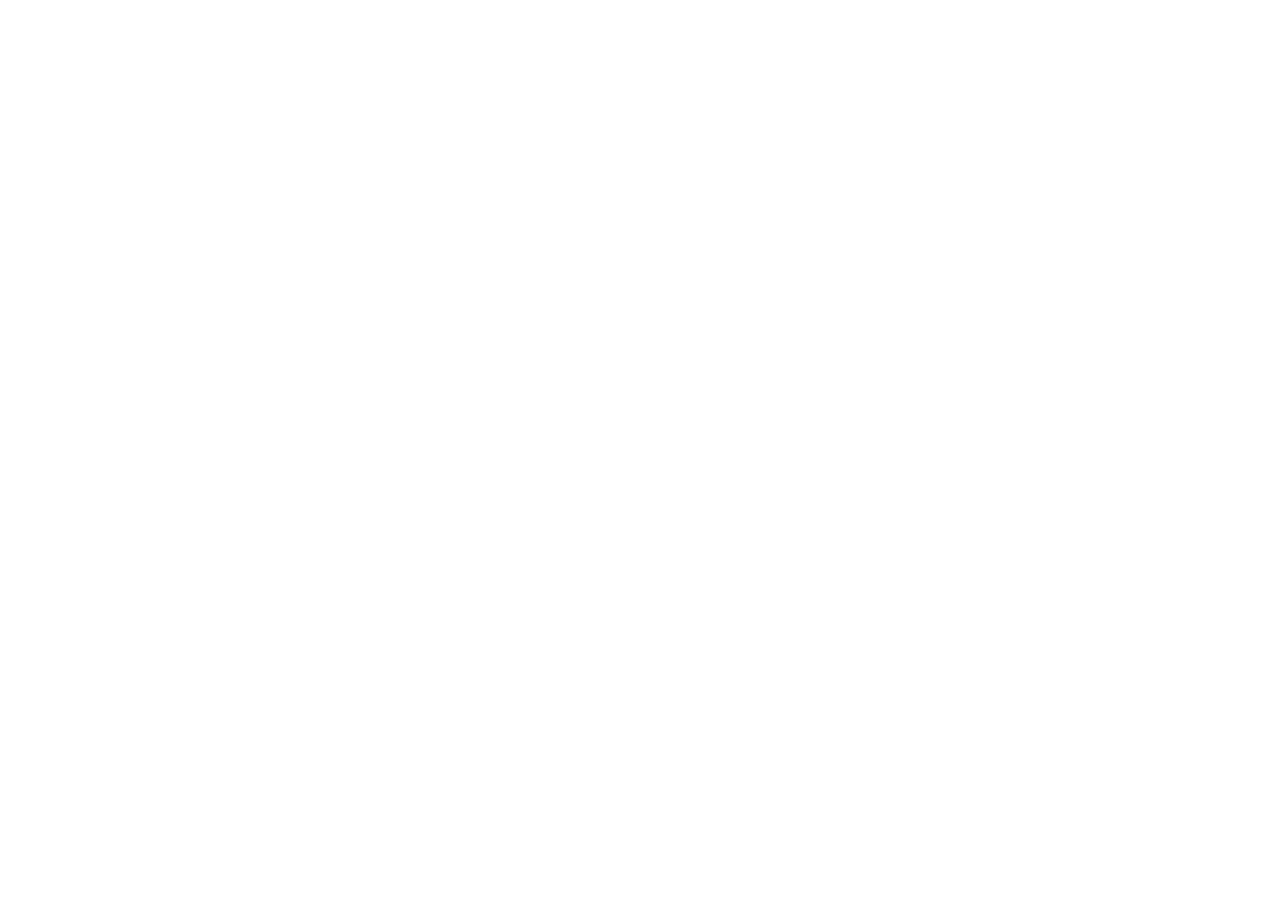
==== commit 09a5b5bd: "Sortir le portfolio SIAA de ce depot (separation stricte CSEE / SIAA) La page /siaa/ renvoyait vers " ====
--- a/siaa/index.html
+++ b/siaa/index.html
@@ -1,727 +1,26 @@
 <!DOCTYPE html>
-<html lang="fr" data-theme="dark">
+<html lang="fr">
 <head>
   <meta charset="utf-8">
   <meta name="viewport" content="width=device-width, initial-scale=1">
-  <title>Khalil LAGHA — Étudiant M2 SIAA | Systèmes embarqués, automatique &amp; IA</title>
-  <meta name="description" content="Khalil LAGHA, étudiant M2 SIAA (Systèmes Intelligents Automobiles &amp; Aéronautiques) à l'Université Paris-Saclay. Systèmes embarqués, automatique/commande, IA, électronique de puissance pour le VE. Recherche alternance dès septembre 2026 ou stage de fin d'études printemps–été 2027.">
-  <link rel="canonical" href="https://khalilellahlagha.github.io/siaa/">
-  <meta name="theme-color" content="#0a0e1c">
-  <meta property="og:type" content="website">
-  <meta property="og:url" content="https://khalilellahlagha.github.io/siaa/">
-  <meta property="og:title" content="Khalil LAGHA — Étudiant M2 SIAA | Systèmes embarqués, automatique & IA">
-  <meta property="og:description" content="Systèmes embarqués, automatique/commande, IA et électronique de puissance pour le VE. Recherche alternance dès septembre 2026 ou stage de fin d'études 2027.">
-  <meta property="og:locale" content="fr_FR">
-  <meta property="og:locale:alternate" content="en_US">
-  <meta property="og:site_name" content="Khalil LAGHA — Portfolio">
-  <meta property="og:image" content="https://khalilellahlagha.github.io/assets/og.png">
-  <meta property="og:image:width" content="1200">
-  <meta property="og:image:height" content="630">
-  <meta property="og:image:alt" content="Khalil LAGHA — Étudiant M2 CSEE, électronique de puissance &amp; systèmes d'énergie">
-  <meta name="twitter:card" content="summary_large_image">
-  <meta name="twitter:image" content="https://khalilellahlagha.github.io/assets/og.png">
-  <link rel="icon" type="image/svg+xml" href="data:image/svg+xml,%3Csvg xmlns='http://www.w3.org/2000/svg' viewBox='0 0 64 64'%3E%3Crect width='64' height='64' rx='14' fill='%230b1120'/%3E%3Cpath d='M10 44q7-20 14 0t14 0q3.5-10 7-10' stroke='%23fbbf24' stroke-width='4' fill='none' stroke-linecap='round'/%3E%3Ccircle cx='50' cy='20' r='5' fill='%23fbbf24'/%3E%3C/svg%3E">
-  <link rel="preconnect" href="https://fonts.googleapis.com">
-  <link rel="preconnect" href="https://fonts.gstatic.com" crossorigin>
-  <link rel="stylesheet" href="https://fonts.googleapis.com/css2?family=Space+Grotesk:wght@400;500;700&amp;display=swap">
-  <link rel="stylesheet" href="../css/style.css">
-  <script>
-    (function () {
-      try {
-        var t = localStorage.getItem('kl-theme');
-        if (!t) { t = (window.matchMedia && matchMedia('(prefers-color-scheme: light)').matches) ? 'light' : 'dark'; }
-        document.documentElement.dataset.theme = t;
-        document.documentElement.classList.add('js');
-      } catch (e) { }
-    })();
-  </script>
-  <script>
-    window.PAGE_TITLES = {
-      fr: 'Khalil LAGHA — Étudiant M2 SIAA | Systèmes embarqués, automatique & IA',
-      en: 'Khalil LAGHA — M2 Intelligent Systems for Automotive & Aerospace | Embedded & control'
-    };
-    window.PAGE_CV = {
-      designFr: '../cv/CV_Khalil_LAGHA_SIAA_FR.pdf', designEn: '../cv/CV_Khalil_LAGHA_SIAA_EN.pdf',
-      atsFr: '../cv/CV_Khalil_LAGHA_SIAA_ATS_FR.pdf', atsEn: '../cv/CV_Khalil_LAGHA_SIAA_ATS_EN.pdf'
-    };
-    window.PAGE_EN = {
-      'hero.tagline': 'M2 student in Intelligent Systems for Automotive & Aerospace — embedded systems & control',
-      'hero.subline': 'Looking for a work-study contract (alternance, 2 days company / 3 days university) from September 2026, or a final-year internship in spring–summer 2027.',
-      'chip1': 'Embedded systems & control',
-      'chip2': 'EV / powertrain',
-      'chip3': 'AI: neural networks, data fusion',
-      'chip4': 'Industrial automation',
-      'about.p1': 'M2 student in SIAA (Intelligent Systems for Automotive & Aerospace) at Université Paris-Saclay, passionate about control, embedded systems and vehicle electrification. Trained in the Electrical Engineering programme of École Nationale Polytechnique d\'Alger, ranked 2nd of the M1 EEA cohort at UGA (annual average 15,43/20). My experience covers modelling and validation of an energy system (GIPSA-lab), industrial power electronics and automation (EURL Lagha) and power grids (Sonelgaz).',
-      'about.p2': 'I am looking for a work-study contract from September 2026 (2 days company / 3 days university) or a final-year internship (spring–summer 2027) in embedded systems, control engineering, applied AI or EV power electronics.',
-      'e1.h': 'M2 SIAA — Intelligent Systems for Automotive & Aerospace',
-      'pwm.h': 'Adjustable PWM generator',
-      'pwm.p': 'Adjustable frequency and duty cycle — 555 timer + D flip-flops, simulated in Proteus then built and fine-tuned on real hardware.',
-      'pwm.t1': 'Hardware',
-      'contact.pitch': 'A work-study or internship opportunity in embedded systems, control, applied AI or EV power electronics? Get in touch.'
-    };
-  </script>
-  <script src="../js/main.js" defer></script>
-  <script type="application/ld+json">
-  {
-    "@context": "https://schema.org",
-    "@type": "Person",
-    "name": "Khalil LAGHA",
-    "givenName": "Khalil",
-    "familyName": "LAGHA",
-    "email": "mailto:Lkhalilellah@gmail.com",
-    "telephone": "+33 6 98 34 75 50",
-    "jobTitle": "Étudiant M2 SIAA — Systèmes Intelligents Automobiles & Aéronautiques",
-    "address": { "@type": "PostalAddress", "addressLocality": "Grenoble", "addressCountry": "FR" },
-    "alumniOf": [
-      { "@type": "CollegeOrUniversity", "name": "Université Grenoble Alpes" },
-      { "@type": "CollegeOrUniversity", "name": "École Nationale Polytechnique d'Alger" }
-    ],
-    "knowsLanguage": ["fr", "en", "ar"],
-    "sameAs": [
-      "https://www.linkedin.com/in/khalil-ellah-lagha",
-      "https://github.com/KhalilEllahLAGHA"
-    ],
-    "url": "https://khalilellahlagha.github.io/siaa/"
-  }
-  </script>
+  <title>Khalil LAGHA — Portfolio SIAA</title>
+  <meta name="robots" content="noindex">
+  <link rel="canonical" href="https://khalil-lagha-siaa.netlify.app/">
+  <meta http-equiv="refresh" content="0; url=https://khalil-lagha-siaa.netlify.app/">
+  <script>location.replace('https://khalil-lagha-siaa.netlify.app/');</script>
+  <style>
+    body {
+      margin: 0; min-height: 100vh; display: grid; place-items: center;
+      background: #0a0e1c; color: #e8ecf6; text-align: center; padding: 24px;
+      font-family: system-ui, -apple-system, "Segoe UI", sans-serif;
+    }
+    a { color: #fbbf24; }
+  </style>
 </head>
 <body>
-  <div class="scroll-progress" aria-hidden="true"><span></span></div>
-  <a class="skip-link" href="#accueil" data-i18n="skip">Aller au contenu</a>
-
-  <header class="site-header">
-    <div class="header-inner">
-      <a class="brand" href="#accueil" aria-label="Khalil LAGHA — accueil">
-        <svg class="brand-logo" viewBox="0 0 40 40" aria-hidden="true" focusable="false">
-          <rect width="40" height="40" rx="10" fill="var(--logo-bg)"/>
-          <path d="M7 27q4.5-13 9 0t9 0q2-6 4.5-6" stroke="var(--accent)" stroke-width="2.6" fill="none" stroke-linecap="round"/>
-          <circle cx="31" cy="12" r="3" fill="var(--accent)"/>
-        </svg>
-        <span class="brand-name">Khalil&nbsp;<strong>LAGHA</strong></span>
-      </a>
-
-      <nav class="nav" id="site-nav" aria-label="Navigation principale" data-i18n-aria="aria.nav">
-        <ul>
-          <li><a href="#accueil" data-i18n="nav.home">Accueil</a></li>
-          <li><a href="#a-propos" data-i18n="nav.about">À propos</a></li>
-          <li><a href="#formation" data-i18n="nav.edu">Formation</a></li>
-          <li><a href="#experience" data-i18n="nav.exp">Expérience</a></li>
-          <li><a href="#projets" data-i18n="nav.proj">Projets</a></li>
-          <li><a href="#competences" data-i18n="nav.skills">Compétences</a></li>
-          <li><a href="#documents" data-i18n="nav.docs">Documents</a></li>
-          <li><a href="#contact" data-i18n="nav.contact">Contact</a></li>
-        </ul>
-      </nav>
-
-      <div class="header-actions">
-        <button type="button" class="ctrl lang-toggle" aria-label="Switch to English">EN</button>
-        <button type="button" class="ctrl theme-toggle" aria-label="Basculer en thème clair" aria-pressed="true">
-          <svg class="icon-moon" viewBox="0 0 24 24" aria-hidden="true" focusable="false"><path d="M21 12.8A9 9 0 1 1 11.2 3a7 7 0 0 0 9.8 9.8Z" fill="none" stroke="currentColor" stroke-width="2" stroke-linecap="round" stroke-linejoin="round"/></svg>
-          <svg class="icon-sun" viewBox="0 0 24 24" aria-hidden="true" focusable="false"><circle cx="12" cy="12" r="4" fill="none" stroke="currentColor" stroke-width="2"/><path d="M12 2v2m0 16v2M2 12h2m16 0h2M4.9 4.9l1.4 1.4m11.4 11.4 1.4 1.4M19.1 4.9l-1.4 1.4M6.3 17.7l-1.4 1.4" stroke="currentColor" stroke-width="2" stroke-linecap="round"/></svg>
-        </button>
-        <button type="button" class="ctrl burger" aria-expanded="false" aria-controls="site-nav" aria-label="Menu" data-i18n-aria="aria.menu">
-          <span class="burger-bar" aria-hidden="true"></span>
-        </button>
-      </div>
-    </div>
-  </header>
-
-  <main id="main">
-    <!-- ============ HERO ============ -->
-    <section id="accueil" class="hero">
-      <div class="hero-grid" aria-hidden="true"></div>
-      <div class="hero-bg" aria-hidden="true">
-        <svg viewBox="0 0 1440 500" preserveAspectRatio="none" focusable="false">
-          <path class="wave-baseline" d="M0 250 H1440" />
-          <path class="wave-sine" d="M0 250 C60 170 120 170 180 250 S300 330 360 250 S480 170 540 250 S660 330 720 250 S840 170 900 250 S1020 330 1080 250 S1200 170 1260 250 S1380 330 1440 250" />
-          <path class="wave-pwm" d="M0 330 H80 V210 H180 V330 H300 V210 H380 V330 H520 V210 H640 V330 H760 V210 H840 V330 H980 V210 H1100 V330 H1220 V210 H1320 V330 H1440" />
-        </svg>
-      </div>
-
-      <div class="container hero-inner">
-        <div class="hero-copy">
-        <p class="hero-kicker reveal"><span class="pulse-dot" aria-hidden="true"></span><span data-i18n="hero.kicker">Alternance dès septembre 2026 · Stage de fin d'études 2027</span></p>
-        <h1 class="reveal">Khalil <span class="accent">LAGHA</span></h1>
-        <p class="tagline reveal" data-i18n="hero.tagline">Étudiant M2 SIAA — Systèmes embarqués, automatique &amp; commande</p>
-        <p class="subline reveal" data-i18n="hero.subline">Je recherche une alternance dès septembre 2026 (rythme 2 j entreprise / 3 j université) ou un stage de fin d'études au printemps–été 2027.</p>
-
-        <ul class="chips reveal" aria-label="Domaines d'intérêt" data-i18n-aria="aria.chips">
-          <li class="chip"><span class="chip-n" aria-hidden="true">1</span><span data-i18n="chip1">Systèmes embarqués &amp; commande</span></li>
-          <li class="chip"><span class="chip-n" aria-hidden="true">2</span><span data-i18n="chip2">VE / powertrain</span></li>
-          <li class="chip"><span class="chip-n" aria-hidden="true">3</span><span data-i18n="chip3">IA : réseaux de neurones, fusion de données</span></li>
-          <li class="chip"><span class="chip-n" aria-hidden="true">4</span><span data-i18n="chip4">Automatisme industriel</span></li>
-        </ul>
-
-        <div class="cta-row reveal">
-          <a class="btn btn-primary" href="#contact"><svg viewBox="0 0 24 24" aria-hidden="true" focusable="false"><path d="M4 6h16v12H4z" fill="none" stroke="currentColor" stroke-width="2"/><path d="m4 7 8 6 8-6" fill="none" stroke="currentColor" stroke-width="2"/></svg><span data-i18n="cta.contact">Me contacter</span></a>
-          <a class="btn btn-ghost js-cv-design" href="../cv/CV_Khalil_LAGHA_SIAA_FR.pdf" download><svg viewBox="0 0 24 24" aria-hidden="true" focusable="false"><path d="M12 3v12m0 0 4-4m-4 4-4-4" fill="none" stroke="currentColor" stroke-width="2" stroke-linecap="round" stroke-linejoin="round"/><path d="M5 21h14" fill="none" stroke="currentColor" stroke-width="2" stroke-linecap="round"/></svg><span data-i18n="cta.cv">Télécharger mon CV</span></a>
-          <a class="btn btn-ghost" href="https://www.linkedin.com/in/khalil-ellah-lagha" target="_blank" rel="noopener"><svg viewBox="0 0 24 24" aria-hidden="true" focusable="false"><path d="M6.94 8.5v10.06H3.6V8.5h3.34ZM7.16 5.4a1.9 1.9 0 1 1-3.8 0 1.9 1.9 0 0 1 3.8 0ZM20.4 12.9v5.66h-3.33v-5.27c0-1.32-.47-2.22-1.66-2.22-.9 0-1.44.6-1.68 1.19-.08.21-.1.5-.1.8v5.5H10.3s.04-8.93 0-9.86h3.33v1.4c.44-.68 1.23-1.65 3-1.65 2.2 0 3.77 1.43 3.77 4.45Z" fill="currentColor"/></svg>LinkedIn</a>
-          <a class="btn btn-ghost" href="https://github.com/KhalilEllahLAGHA" target="_blank" rel="noopener"><svg viewBox="0 0 24 24" aria-hidden="true" focusable="false"><path d="M12 2a10 10 0 0 0-3.16 19.49c.5.09.68-.22.68-.48v-1.7c-2.78.6-3.37-1.34-3.37-1.34-.45-1.16-1.11-1.47-1.11-1.47-.9-.62.07-.6.07-.6 1 .07 1.53 1.03 1.53 1.03.9 1.52 2.34 1.08 2.91.83.09-.65.35-1.09.63-1.34-2.22-.25-4.56-1.11-4.56-4.94 0-1.1.39-1.99 1.03-2.69-.1-.25-.45-1.27.1-2.64 0 0 .84-.27 2.75 1.02a9.56 9.56 0 0 1 5 0c1.91-1.3 2.75-1.02 2.75-1.02.55 1.37.2 2.39.1 2.64.64.7 1.03 1.6 1.03 2.69 0 3.84-2.34 4.68-4.57 4.93.36.31.68.92.68 1.85V21c0 .27.18.58.69.48A10 10 0 0 0 12 2Z" fill="currentColor"/></svg>GitHub</a>
-        </div>
-
-        <p class="cv-alt reveal"><span data-i18n="cta.cvats">Aussi disponible :</span> <a class="js-cv-ats" href="../cv/CV_Khalil_LAGHA_SIAA_ATS_FR.pdf" download><span data-i18n="cta.cvats2">CV version ATS (mise en page simple, pour les candidatures en ligne)</span></a></p>
-
-        <p class="hero-meta reveal">
-          <svg viewBox="0 0 24 24" aria-hidden="true" focusable="false"><path d="M12 21s-7-5.1-7-11a7 7 0 0 1 14 0c0 5.9-7 11-7 11Z" fill="none" stroke="currentColor" stroke-width="2"/><circle cx="12" cy="10" r="2.5" fill="none" stroke="currentColor" stroke-width="2"/></svg>
-          Grenoble, France&nbsp;·&nbsp;<a href="tel:+33698347550">(+33)&nbsp;6&nbsp;98&nbsp;34&nbsp;75&nbsp;50</a>&nbsp;·&nbsp;<span data-i18n="hero.work">Autorisé à travailler en France</span>
-        </p>
-        </div>
-      </div>
-
-      <div class="hero-schematic" aria-hidden="true">
-        <svg viewBox="0 0 420 190" focusable="false">
-          <path d="M30 160 H390 M30 160 V112 M30 100 V70 M30 70 H120 M165 70 H200 M200 70 H220 M340 70 H390 M390 70 V85 M390 135 V160"/>
-          <path d="M20 100 H40 M25 112 H35"/>
-          <path d="M120 70 L160 52"/>
-          <circle cx="120" cy="70" r="2.4"/><circle cx="165" cy="70" r="2.4"/>
-          <path d="M200 70 V96 M192 96 H208 M208 112 H192 L200 96 Z M200 112 V160"/>
-          <path d="M220 70 a15 15 0 0 1 30 0 a15 15 0 0 1 30 0 a15 15 0 0 1 30 0 a15 15 0 0 1 30 0"/>
-          <path d="M340 70 V105 M328 105 H352 M328 115 H352 M340 115 V160"/>
-          <path d="M390 85 l8 6 -16 8 16 8 -16 8 16 8 -8 6"/>
-          <circle class="sch-a" cx="200" cy="70" r="3.4"/>
-          <path class="sch-a" d="M245 48 h30 m-7 -4 7 4 -7 4"/>
-        </svg>
-      </div>
-
-      <a class="scroll-cue" href="#a-propos" aria-label="Faire défiler vers À propos" data-i18n-aria="aria.scroll">
-        <svg viewBox="0 0 24 24" aria-hidden="true" focusable="false"><path d="m6 9 6 6 6-6" fill="none" stroke="currentColor" stroke-width="2" stroke-linecap="round" stroke-linejoin="round"/></svg>
-      </a>
-    </section>
-
-    <!-- ============ OUTILS (marquee) ============ -->
-    <div class="tools-strip" aria-hidden="true">
-      <div class="tools-track">
-        <span>Matlab/Simulink</span><span>Python</span><span>LTspice</span><span>Proteus</span><span>EPLAN</span><span>AutoCAD Electrical</span><span>Siemens TIA Portal</span><span>Step7</span><span>SolidWorks</span><span>Arduino</span><span>C/C++</span><span>Git</span>
-        <span>Matlab/Simulink</span><span>Python</span><span>LTspice</span><span>Proteus</span><span>EPLAN</span><span>AutoCAD Electrical</span><span>Siemens TIA Portal</span><span>Step7</span><span>SolidWorks</span><span>Arduino</span><span>C/C++</span><span>Git</span>
-      </div>
-    </div>
-
-    <!-- ============ À PROPOS ============ -->
-    <section id="a-propos" class="section">
-      <div class="container">
-        <h2 class="sec-title reveal"><span class="sec-n" aria-hidden="true">01</span><span data-i18n="about.title">À propos</span></h2>
-        <div class="about-grid">
-          <div class="about-text reveal">
-            <p data-i18n="about.p1">Étudiant en M2 SIAA (Systèmes Intelligents Automobiles &amp; Aéronautiques) à l'Université Paris-Saclay, passionné de commande, de systèmes embarqués et d'électrification des véhicules. Formé au cycle ingénieur Électrotechnique de l'École Nationale Polytechnique d'Alger, classé 2ᵉ de promotion en M1 EEA à l'UGA (moyenne annuelle 15,43/20). Mes expériences couvrent la modélisation et la validation d'un système énergétique (GIPSA-lab), l'électronique de puissance et l'automatisme industriels (EURL Lagha) et les réseaux (Sonelgaz).</p>
-            <p data-i18n="about.p2">Je recherche une alternance dès septembre 2026 (2 j entreprise / 3 j université) ou un stage de fin d'études (printemps–été 2027) en systèmes embarqués, automatique/commande, IA appliquée ou électronique de puissance pour le VE.</p>
-          </div>
-          <div class="stat-cards">
-            <div class="stat reveal"><strong data-i18n="stat1v">2ᵉ</strong><span data-i18n="stat1l">de promotion — M1 EEA (UGA)</span></div>
-            <div class="stat reveal"><strong data-count="15.43" data-decimals="2">15,43<small>/20</small></strong><span data-i18n="stat2l">moyenne annuelle M1</span></div>
-            <div class="stat reveal"><strong>C2</strong><span data-i18n="stat3l">anglais</span></div>
-          </div>
-        </div>
-      </div>
-    </section>
-
-    <!-- ============ FORMATION ============ -->
-    <section id="formation" class="section section-alt">
-      <div class="container">
-        <h2 class="sec-title reveal"><span class="sec-n" aria-hidden="true">02</span><span data-i18n="edu.title">Formation</span></h2>
-        <ol class="timeline">
-          <li class="tl-item reveal">
-            <span class="tl-date">09/2026</span>
-            <span class="tl-ico" aria-hidden="true"><svg viewBox="0 0 24 24" focusable="false"><path d="M12 4 2 9l10 5 10-5-10-5Z" fill="none" stroke="currentColor" stroke-width="2" stroke-linejoin="round"/><path d="M6 11.5V16c0 1.4 2.7 2.8 6 2.8s6-1.4 6-2.8v-4.5M22 9v5" fill="none" stroke="currentColor" stroke-width="2" stroke-linecap="round"/></svg></span>
-            <div class="tl-card">
-              <h3 data-i18n="e1.h">M2 SIAA — Systèmes Intelligents Automobiles &amp; Aéronautiques</h3>
-              <p class="tl-org">Université Paris-Saclay, Évry · CFA EVE</p>
-              <p class="tl-note"><span class="badge" data-i18n="e1.badge">Admis</span></p>
-            </div>
-          </li>
-          <li class="tl-item reveal">
-            <span class="tl-date">2025 – 2026</span>
-            <span class="tl-ico" aria-hidden="true"><svg viewBox="0 0 24 24" focusable="false"><path d="M3 21h18M5 21v-9m4.5 9v-9m5 9v-9m4.5 9v-9M3 12 12 4l9 8" fill="none" stroke="currentColor" stroke-width="2" stroke-linecap="round" stroke-linejoin="round"/></svg></span>
-            <div class="tl-card">
-              <h3>M1 EEA (EECS)</h3>
-              <p class="tl-org">Université Grenoble Alpes</p>
-              <p class="tl-note" data-i18n="e2.p">2ᵉ de promotion · moyenne annuelle 15,43/20.</p>
-            </div>
-          </li>
-          <li class="tl-item reveal">
-            <span class="tl-date">2021 – 2025</span>
-            <span class="tl-ico" aria-hidden="true"><svg viewBox="0 0 24 24" focusable="false"><path d="M13 2 4 14h6l-1 8 9-12h-6l1-8Z" fill="none" stroke="currentColor" stroke-width="2" stroke-linejoin="round"/></svg></span>
-            <div class="tl-card">
-              <h3 data-i18n="e3.h">Cycle ingénieur Électrotechnique</h3>
-              <p class="tl-org">École Nationale Polytechnique d'Alger</p>
-              <p class="tl-note" data-i18n="e3.p">4 années validées sur 5 (départ pour poursuivre en master en France) · classes préparatoires : parmi les majors de promotion.</p>
-            </div>
-          </li>
-          <li class="tl-item reveal">
-            <span class="tl-date">2021</span>
-            <span class="tl-ico" aria-hidden="true"><svg viewBox="0 0 24 24" focusable="false"><path d="M17 4H7l6 8-6 8h10" fill="none" stroke="currentColor" stroke-width="2" stroke-linecap="round" stroke-linejoin="round"/></svg></span>
-            <div class="tl-card">
-              <h3 data-i18n="e4.h">Baccalauréat Mathématiques</h3>
-              <p class="tl-note" data-i18n="e4.p">Mention Très Bien — 16,93/20.</p>
-            </div>
-          </li>
-        </ol>
-      </div>
-    </section>
-
-    <!-- ============ EXPÉRIENCE ============ -->
-    <section id="experience" class="section">
-      <div class="container">
-        <h2 class="sec-title reveal"><span class="sec-n" aria-hidden="true">03</span><span data-i18n="exp.title">Expérience</span></h2>
-        <ol class="timeline">
-          <li class="tl-item reveal">
-            <span class="tl-date" data-i18n="x1.date">04 → 07/2026 · 3,5 mois</span>
-            <span class="tl-ico" aria-hidden="true"><svg viewBox="0 0 24 24" focusable="false"><path d="M10 3v5.2L4.8 17.5A2 2 0 0 0 6.6 20.5h10.8a2 2 0 0 0 1.8-3L14 8.2V3M8.5 3h7M7.5 14h9" fill="none" stroke="currentColor" stroke-width="2" stroke-linecap="round" stroke-linejoin="round"/></svg></span>
-            <div class="tl-card">
-              <h3 data-i18n="x1.role">Stagiaire Recherche</h3>
-              <p class="tl-org">GIPSA-lab, Grenoble</p>
-              <ul class="tl-list">
-                <li data-i18n="x1.p1">Modèle Matlab/Simulink d'une pile à combustible PEMFC — erreur 6 % en dynamique / 1 % en statique.</li>
-                <li data-i18n="x1.p2">Régulation de tension via convertisseur DC-DC boost + correcteur PI, en simulation puis en pratique.</li>
-              </ul>
-              <ul class="tags"><li>Matlab/Simulink</li><li>PEMFC</li><li>Boost + PI</li></ul>
-            </div>
-          </li>
-          <li class="tl-item reveal">
-            <span class="tl-date" data-i18n="x2.date">2025 · 1 mois</span>
-            <span class="tl-ico" aria-hidden="true"><svg viewBox="0 0 24 24" focusable="false"><path d="M8 21 12 3l4 18M9.3 15h5.4M10.4 9.5h3.2M6 21h12" fill="none" stroke="currentColor" stroke-width="2" stroke-linecap="round" stroke-linejoin="round"/></svg></span>
-            <div class="tl-card">
-              <h3 data-i18n="x2.role">Stagiaire</h3>
-              <p class="tl-org">SLB / Schlumberger</p>
-              <ul class="tl-list">
-                <li data-i18n="x2.p1">Immersion industrielle internationale · synthèses techniques (forage directionnel) · certifications HSE NEST &amp; SIPP Niveau 2.</li>
-              </ul>
-              <ul class="tags"><li>HSE</li><li data-i18n="x2.t2">International</li></ul>
-              <div class="card-files">
-                <span class="files-label" data-i18n="files.label">Voir les fichiers</span>
-                <a class="file-btn" href="../reports/slb-hse-certificate.pdf" target="_blank" rel="noopener"><svg viewBox="0 0 24 24" aria-hidden="true" focusable="false"><circle cx="12" cy="9" r="5" fill="none" stroke="currentColor" stroke-width="1.8"/><path d="m9.2 13-1.4 8 4.2-2.4 4.2 2.4-1.4-8" fill="none" stroke="currentColor" stroke-width="1.8" stroke-linejoin="round"/></svg><span data-i18n="x2.cert">Certificat HSE NEST &amp; SIPP</span><span class="file-ext">PDF</span></a>
-              </div>
-            </div>
-          </li>
-          <li class="tl-item reveal">
-            <span class="tl-date" data-i18n="x3.date">2024 · 15 jours + 1 mois</span>
-            <span class="tl-ico" aria-hidden="true"><svg viewBox="0 0 24 24" focusable="false"><rect x="3.5" y="5.5" width="17" height="13" rx="2" fill="none" stroke="currentColor" stroke-width="2"/><path d="M3.5 18.5 20.5 5.5M6.5 9.5q1.5-2.2 3 0M14 15.5h3.5M14 17.5h3.5" fill="none" stroke="currentColor" stroke-width="1.7" stroke-linecap="round"/></svg></span>
-            <div class="tl-card">
-              <h3 data-i18n="x3.role">Stagiaire Électronique de puissance &amp; Automatisme</h3>
-              <p class="tl-org">EURL Lagha</p>
-              <ul class="tl-list">
-                <li data-i18n="x3.p1">Convertisseur DC-DC buck industriel 50 V → 0–48 V, 25 A.</li>
-                <li data-i18n="x3.p2">4 transfo-redresseurs pour pipelines (électrolyse) — 400 V tri → 100 V, redressement + filtrage, sortie 100 V DC / 80 A (≈ 8 kW), ondulation &lt; 5 %.</li>
-                <li data-i18n="x3.p3">IHM de supervision sous Siemens TIA Portal · schémas EPLAN.</li>
-              </ul>
-              <ul class="tags"><li>Buck 25 A</li><li>TIA Portal</li><li>EPLAN</li></ul>
-              <div class="card-files">
-                <span class="files-label" data-i18n="files.label">Voir les fichiers</span>
-                <a class="file-btn" href="../reports/eurl-lagha-attestation-01-2024.pdf" target="_blank" rel="noopener"><svg viewBox="0 0 24 24" aria-hidden="true" focusable="false"><circle cx="12" cy="9" r="5" fill="none" stroke="currentColor" stroke-width="1.8"/><path d="m9.2 13-1.4 8 4.2-2.4 4.2 2.4-1.4-8" fill="none" stroke="currentColor" stroke-width="1.8" stroke-linejoin="round"/></svg><span data-i18n="x3.cert1">Attestation de stage — 01/2024</span><span class="file-ext">PDF</span></a>
-                <a class="file-btn" href="../reports/eurl-lagha-attestation-09-2024.pdf" target="_blank" rel="noopener"><svg viewBox="0 0 24 24" aria-hidden="true" focusable="false"><circle cx="12" cy="9" r="5" fill="none" stroke="currentColor" stroke-width="1.8"/><path d="m9.2 13-1.4 8 4.2-2.4 4.2 2.4-1.4-8" fill="none" stroke="currentColor" stroke-width="1.8" stroke-linejoin="round"/></svg><span data-i18n="x3.cert2">Attestation de stage — 09/2024</span><span class="file-ext">PDF</span></a>
-              </div>
-            </div>
-          </li>
-          <li class="tl-item reveal">
-            <span class="tl-date" data-i18n="x4.date">2024 · 15 jours · observation</span>
-            <span class="tl-ico" aria-hidden="true"><svg viewBox="0 0 24 24" focusable="false"><path d="M12 3 6.5 21M12 3l5.5 18M8.8 9.5h6.4M7.3 14.5h9.4M5 21h14M8.8 9.5l6.9 5M15.2 9.5l-6.9 5" fill="none" stroke="currentColor" stroke-width="1.8" stroke-linecap="round" stroke-linejoin="round"/></svg></span>
-            <div class="tl-card">
-              <h3 data-i18n="x4.role">Stagiaire Réseaux</h3>
-              <p class="tl-org">Sonelgaz</p>
-              <ul class="tl-list">
-                <li data-i18n="x4.p1">Structure des postes et chaîne complète production → distribution (400/220 kV → 60 kV → 30/10 kV → 400/230 V) · visite d'un poste HTA/BT.</li>
-              </ul>
-              <ul class="tags"><li>400/220 kV</li><li>HTA/BT</li></ul>
-              <div class="card-files">
-                <span class="files-label" data-i18n="files.label">Voir les fichiers</span>
-                <a class="file-btn" href="../reports/sonelgaz-reseaux-electriques.pdf" target="_blank" rel="noopener"><svg viewBox="0 0 24 24" aria-hidden="true" focusable="false"><path d="M6 2.5h7.5L19 8v13.5H6z" fill="none" stroke="currentColor" stroke-width="1.8" stroke-linejoin="round"/><path d="M13.5 2.5V8H19" fill="none" stroke="currentColor" stroke-width="1.8" stroke-linejoin="round"/><path d="M9 12.5h6M9 16h6" stroke="currentColor" stroke-width="1.8" stroke-linecap="round"/></svg><span data-i18n="x4.report">Rapport de stage — réseaux électriques</span><span class="file-ext">PDF</span></a>
-                <a class="file-btn" href="../reports/sonelgaz-sadeg-attestation.pdf" target="_blank" rel="noopener"><svg viewBox="0 0 24 24" aria-hidden="true" focusable="false"><circle cx="12" cy="9" r="5" fill="none" stroke="currentColor" stroke-width="1.8"/><path d="m9.2 13-1.4 8 4.2-2.4 4.2 2.4-1.4-8" fill="none" stroke="currentColor" stroke-width="1.8" stroke-linejoin="round"/></svg><span data-i18n="x4.cert">Attestation de stage</span><span class="file-ext">PDF</span></a>
-              </div>
-            </div>
-          </li>
-        </ol>
-      </div>
-    </section>
-
-    <!-- ============ PROJETS ============ -->
-    <section id="projets" class="section section-alt">
-      <div class="container">
-        <h2 class="sec-title reveal"><span class="sec-n" aria-hidden="true">04</span><span data-i18n="proj.title">Projets</span></h2>
-        <div class="cards">
-          <article class="card reveal">
-            <div class="card-diagram" aria-hidden="true">
-              <svg viewBox="0 0 320 84" preserveAspectRatio="xMidYMid meet" focusable="false">
-                <circle class="dgm" cx="160" cy="42" r="34" fill="none"/>
-                <circle class="dgm" cx="160" cy="42" r="22" fill="none" stroke-dasharray="2 5"/>
-                <path class="dgm" d="M116 42 H204 M160 -2 V86" stroke-dasharray="3 6"/>
-                <g class="dg-rot">
-                  <path class="dga" stroke-width="2.2" d="M160 42 L190 24 M190 24 l-8.5 -0.8 M190 24 l-3.6 7.8"/>
-                  <path class="dgb" d="M160 42 L142 12 M142 12 l0.5 8.5 M142 12 l7.4 4.4"/>
-                </g>
-                <path class="dga" stroke-width="1.4" d="M176 42 A16 16 0 0 0 173.7 33.7"/>
-              </svg>
-            </div>
-            <div class="card-top"><span class="card-ico" aria-hidden="true"><svg viewBox="0 0 24 24" focusable="false"><path d="M20 12a8 8 0 1 1-2.34-5.66" fill="none" stroke="currentColor" stroke-width="1.8" stroke-linecap="round"/><path d="M18 2v4.5h-4.5" fill="none" stroke="currentColor" stroke-width="1.8" stroke-linecap="round" stroke-linejoin="round"/><circle cx="12" cy="12" r="2.4" fill="currentColor"/></svg></span><span class="card-meta">Matlab/Simulink</span></div>
-            <h3 data-i18n="p3.h">Commande vectorielle FOC — moteur asynchrone</h3>
-            <p data-i18n="p3.p">Transformées de Park, régulateurs PID, observateurs.</p>
-            <ul class="tags"><li>FOC</li><li>Park</li><li>PID</li></ul>
-            <div class="card-files">
-              <span class="file-btn is-soon"><svg viewBox="0 0 24 24" aria-hidden="true" focusable="false"><path d="m9 8-4 4 4 4m6-8 4 4-4 4" fill="none" stroke="currentColor" stroke-width="1.9" stroke-linecap="round" stroke-linejoin="round"/></svg><span>foc-induction-motor-simulink</span><span class="file-ext" data-i18n="repo.soon2">bientôt</span></span>
-            </div>
-          </article>
-
-          <article class="card reveal">
-            <div class="card-diagram" aria-hidden="true">
-              <svg viewBox="0 0 320 84" preserveAspectRatio="xMidYMid meet" focusable="false">
-                <path class="dgm" d="M14 66 H306" stroke-dasharray="3 6"/>
-                <path class="dga" stroke-width="2.2" d="M14 62 V22 H36 V62 H76 V22 H90 V62 H130 V22 H166 V62 H206 V22 H256 V62 H288 V22 H306"/>
-                <path class="dgb" d="M36 14 h40 m-5 -3 5 3 -5 3 M90 14 h40 m-5 -3 5 3 -5 3" opacity="0.7"/>
-              </svg>
-            </div>
-            <div class="card-top"><span class="card-ico" aria-hidden="true"><svg viewBox="0 0 24 24" focusable="false"><path d="M3 17V7h4v10h5V7h4v10h5" fill="none" stroke="currentColor" stroke-width="1.8" stroke-linecap="round" stroke-linejoin="round"/></svg></span><span class="card-meta">Timer 555 · Proteus</span></div>
-            <h3 data-i18n="pwm.h">Générateur de PWM réglable</h3>
-            <p data-i18n="pwm.p">Fréquence et rapport cyclique réglables — Timer 555 + bascules D, simulé sous Proteus puis réalisé et mis au point sur circuit réel.</p>
-            <ul class="tags"><li>PWM</li><li>555</li><li data-i18n="pwm.t1">Matériel</li></ul>
-          </article>
-
-          <article class="card reveal">
-            <div class="card-diagram" aria-hidden="true">
-              <svg viewBox="0 0 320 84" preserveAspectRatio="xMidYMid meet" focusable="false">
-                <g class="dgm" opacity="0.8">
-                  <path d="M76 18 154 12M76 18 154 32M76 18 154 52M76 18 154 72M76 42 154 12M76 42 154 32M76 42 154 52M76 42 154 72M76 66 154 12M76 66 154 32M76 66 154 52M76 66 154 72"/>
-                  <path d="M166 12 244 30M166 12 244 54M166 32 244 30M166 32 244 54M166 52 244 30M166 52 244 54M166 72 244 30M166 72 244 54"/>
-                </g>
-                <path class="dga dg-flow" stroke-width="1.8" d="M76 42 154 32 M166 32 244 30"/>
-                <g class="dgb" fill="var(--surface)">
-                  <circle cx="70" cy="18" r="6"/><circle cx="70" cy="42" r="6"/><circle cx="70" cy="66" r="6"/>
-                  <circle cx="160" cy="12" r="6"/><circle cx="160" cy="32" r="6"/><circle cx="160" cy="52" r="6"/><circle cx="160" cy="72" r="6"/>
-                </g>
-                <circle class="dga" cx="250" cy="30" r="7" fill="var(--surface)"/>
-                <circle class="dgb" cx="250" cy="54" r="6" fill="var(--surface)"/>
-                <circle class="dgfa" cx="250" cy="30" r="2.6"/>
-              </svg>
-            </div>
-            <div class="card-top"><span class="card-ico" aria-hidden="true"><svg viewBox="0 0 24 24" focusable="false"><circle cx="5" cy="6" r="2" fill="none" stroke="currentColor" stroke-width="1.8"/><circle cx="5" cy="18" r="2" fill="none" stroke="currentColor" stroke-width="1.8"/><circle cx="12" cy="12" r="2" fill="none" stroke="currentColor" stroke-width="1.8"/><circle cx="19" cy="12" r="2" fill="none" stroke="currentColor" stroke-width="1.8"/><path d="M6.7 7 10.3 11M6.7 17l3.6-4M14 12h3" stroke="currentColor" stroke-width="1.6" stroke-linecap="round"/></svg></span><span class="card-meta">Matlab</span></div>
-            <h3 data-i18n="p8.h">Réseau de neurones from scratch (PMC)</h3>
-            <p data-i18n="p8.p">Perceptron multicouche et rétropropagation du gradient codés à la main en Matlab, sans toolbox — deux implémentations : boucles pédagogiques et calcul matriciel vectorisé.</p>
-            <ul class="tags"><li>Matlab</li><li data-i18n="p8.t1">Rétropropagation</li><li data-i18n="p8.t2">Réseaux de neurones</li></ul>
-            <div class="card-files">
-              <span class="files-label" data-i18n="files.label">Voir les fichiers</span>
-              <a class="file-btn" href="https://github.com/KhalilEllahLAGHA/mlp-backpropagation-matlab" target="_blank" rel="noopener"><svg viewBox="0 0 24 24" aria-hidden="true" focusable="false"><path d="m9 8-4 4 4 4m6-8 4 4-4 4" fill="none" stroke="currentColor" stroke-width="1.9" stroke-linecap="round" stroke-linejoin="round"/></svg><span>mlp-backpropagation-matlab</span><span class="file-ext">GitHub</span></a>
-            </div>
-          </article>
-
-          <article class="card reveal">
-            <div class="card-diagram" aria-hidden="true">
-              <svg viewBox="0 0 320 84" preserveAspectRatio="xMidYMid meet" focusable="false">
-                <path class="dg-track" d="M16 70 C90 70 90 22 160 22 S250 64 304 38"/>
-                <path class="dga dg-race" d="M16 70 C90 70 90 22 160 22 S250 64 304 38"/>
-                <g transform="translate(160 22)">
-                  <rect class="dgb" x="-15" y="-10" width="30" height="20" rx="5" fill="var(--surface)"/>
-                  <path class="dgm" stroke-width="3" d="M-10 -12 h8 M-10 12 h8"/>
-                  <circle class="dgfa" cx="11" cy="-4" r="2.2"/><circle class="dgfa" cx="11" cy="4" r="2.2"/>
-                </g>
-              </svg>
-            </div>
-            <div class="card-top"><span class="card-ico" aria-hidden="true"><svg viewBox="0 0 24 24" focusable="false"><rect x="5" y="7" width="14" height="11" rx="3" fill="none" stroke="currentColor" stroke-width="1.8"/><path d="M12 7V3.5" stroke="currentColor" stroke-width="1.8" stroke-linecap="round"/><circle cx="12" cy="3" r="1.4" fill="currentColor"/><circle cx="9.2" cy="12" r="1.4" fill="currentColor"/><circle cx="14.8" cy="12" r="1.4" fill="currentColor"/><path d="M9.5 15.4h5" stroke="currentColor" stroke-width="1.8" stroke-linecap="round"/></svg></span><span class="card-meta">Arduino</span></div>
-            <h3 data-i18n="p5.h">Robot suiveur de ligne</h3>
-            <p data-i18n="p5.p">Conception et programmation · compétition Poly Maze (4ᵉ édition, VIC — ENP, 07/2024), équipe OPTIMUM.</p>
-            <ul class="tags"><li>Arduino</li><li>C/C++</li><li data-i18n="p5.t3">Compétition</li></ul>
-            <div class="card-files">
-              <span class="files-label" data-i18n="files.label">Voir les fichiers</span>
-              <a class="file-btn" href="../reports/certificat-line-follower.pdf" target="_blank" rel="noopener"><svg viewBox="0 0 24 24" aria-hidden="true" focusable="false"><circle cx="12" cy="9" r="5" fill="none" stroke="currentColor" stroke-width="1.8"/><path d="m9.2 13-1.4 8 4.2-2.4 4.2 2.4-1.4-8" fill="none" stroke="currentColor" stroke-width="1.8" stroke-linejoin="round"/></svg><span data-i18n="p5.cert">Certificat de participation</span><span class="file-ext">PDF</span></a>
-              <span class="file-btn is-soon"><svg viewBox="0 0 24 24" aria-hidden="true" focusable="false"><path d="m9 8-4 4 4 4m6-8 4 4-4 4" fill="none" stroke="currentColor" stroke-width="1.9" stroke-linecap="round" stroke-linejoin="round"/></svg><span>line-follower-arduino</span><span class="file-ext" data-i18n="repo.soon2">bientôt</span></span>
-            </div>
-          </article>
-
-          <article class="card reveal">
-            <div class="card-diagram" aria-hidden="true">
-              <svg viewBox="0 0 320 84" preserveAspectRatio="xMidYMid meet" focusable="false">
-                <path class="dgm" stroke-width="2.4" d="M46 8 V76 M274 8 V76"/>
-                <g class="dgb">
-                  <path d="M46 26 H92 M92 18 V34 M108 18 V34 M108 26 H231 M249 26 H274"/>
-                  <path d="M46 56 H122 M122 48 V64 M138 48 V64 M122 64 138 48 M138 56 H196 M196 48 V64 M212 48 V64 M212 56 H231 M249 56 H274"/>
-                </g>
-                <circle class="dga" cx="240" cy="26" r="9" fill="none"/>
-                <circle class="dga" cx="240" cy="56" r="9" fill="none"/>
-              </svg>
-            </div>
-            <div class="card-top"><span class="card-ico" aria-hidden="true"><svg viewBox="0 0 24 24" focusable="false"><path d="M6 3v18M18 3v18" stroke="currentColor" stroke-width="1.8" stroke-linecap="round"/><path d="M6 8h12M6 16h12" stroke="currentColor" stroke-width="1.8" stroke-linecap="round"/><circle cx="12" cy="8" r="1.6" fill="currentColor"/><circle cx="12" cy="16" r="1.6" fill="currentColor"/></svg></span><span class="card-meta">Step7</span></div>
-            <h3 data-i18n="p4.h">Automatisme Siemens Step7</h3>
-            <p data-i18n="p4.p">IHM + programme Ladder d'un cycle machine (simulation).</p>
-            <ul class="tags"><li>Ladder</li><li>IHM</li></ul>
-            <div class="card-files">
-              <span class="file-btn is-soon"><svg viewBox="0 0 24 24" aria-hidden="true" focusable="false"><path d="m9 8-4 4 4 4m6-8 4 4-4 4" fill="none" stroke="currentColor" stroke-width="1.9" stroke-linecap="round" stroke-linejoin="round"/></svg><span>step7-hmi-ladder</span><span class="file-ext" data-i18n="repo.soon2">bientôt</span></span>
-            </div>
-          </article>
-
-          <article class="card reveal">
-            <div class="card-diagram" aria-hidden="true">
-              <svg viewBox="0 0 320 84" preserveAspectRatio="xMidYMid meet" focusable="false">
-                <g class="dgm" fill="none">
-                  <circle cx="44" cy="38" r="7"/><circle cx="126" cy="38" r="7"/>
-                  <rect x="64" y="24" width="40" height="28" rx="5"/><rect x="146" y="24" width="40" height="28" rx="5"/>
-                  <circle cx="238" cy="38" r="15"/>
-                  <path d="M44 34 v8 M40 38 h8 M126 34 v8 M122 38 h8"/>
-                </g>
-                <g class="dgb">
-                  <path d="M14 38 H35 m-6 -3 6 3 -6 3 M51 38 H62 m-5 -3 5 3 -5 3 M104 38 H117 m-5 -3 5 3 -5 3 M133 38 H144 m-5 -3 5 3 -5 3 M186 38 H221 m-6 -3 6 3 -6 3 M253 38 H302"/>
-                  <path d="M204 38 V66 H126 V47 m-3 5 3 -5 3 5" opacity="0.7"/>
-                  <path d="M238 53 V76 H44 V47 m-3 5 3 -5 3 5" opacity="0.7"/>
-                </g>
-                <text class="dgt" x="84" y="42">PI</text><text class="dgt" x="166" y="42">PI</text><text class="dgt dgt-a" x="238" y="42">M</text>
-              </svg>
-            </div>
-            <div class="card-top"><span class="card-ico" aria-hidden="true"><svg viewBox="0 0 24 24" focusable="false"><path d="M3 7h10m4 0h4M3 12h4m4 0h10M3 17h13m4 0h1" stroke="currentColor" stroke-width="1.8" stroke-linecap="round"/><circle cx="15" cy="7" r="2" fill="none" stroke="currentColor" stroke-width="1.8"/><circle cx="9" cy="12" r="2" fill="none" stroke="currentColor" stroke-width="1.8"/><circle cx="18" cy="17" r="2" fill="none" stroke="currentColor" stroke-width="1.8"/></svg></span><span class="card-meta">Simulink</span></div>
-            <h3 data-i18n="p6.h">Commande en cascade d'un MCC</h3>
-            <p data-i18n="p6.p">Commande en tension via un pont à thyristors triphasé · boucle de vitesse externe, boucle de courant interne.</p>
-            <ul class="tags"><li data-i18n="p6.t1">MCC</li><li>Thyristors</li><li>Cascade</li></ul>
-            <div class="card-files">
-              <span class="files-label" data-i18n="files.label">Voir les fichiers</span>
-              <a class="file-btn" href="https://github.com/KhalilEllahLAGHA/DC-motor-cascade-control" target="_blank" rel="noopener"><svg viewBox="0 0 24 24" aria-hidden="true" focusable="false"><path d="m9 8-4 4 4 4m6-8 4 4-4 4" fill="none" stroke="currentColor" stroke-width="1.9" stroke-linecap="round" stroke-linejoin="round"/></svg><span>DC-motor-cascade-control</span><span class="file-ext">GitHub</span></a>
-            </div>
-          </article>
-
-          <article class="card reveal">
-            <div class="card-diagram" aria-hidden="true">
-              <svg viewBox="0 0 320 84" preserveAspectRatio="xMidYMid meet" focusable="false">
-                <path class="dgm" d="M14 74 H306 M20 74 V56 H36 V74 M48 74 V56 H64 V74 M76 74 V56 H92 V74 M104 74 V56 H120 V74 M132 74 V56 H148 V74 M160 74 V56 H176 V74 M188 74 V56 H204 V74 M216 74 V56 H232 V74 M244 74 V56 H260 V74 M272 74 V56 H288 V74"/>
-                <path class="dgb" d="M20 46 H62 V34 H118 V26 H174 V34 H230 V46 H286"/>
-                <path class="dga" stroke-width="2.2" d="M20 36 Q87 2 154 36 T288 36"/>
-              </svg>
-            </div>
-            <div class="card-top"><span class="card-ico" aria-hidden="true"><svg viewBox="0 0 24 24" focusable="false"><path d="M2 15c0-4 4-4 4 0s4 4 4 0 4-4 4 0 4 4 4 0" fill="none" stroke="currentColor" stroke-width="1.8" stroke-linecap="round"/><path d="M2 9h20" stroke="currentColor" stroke-width="1.4" stroke-dasharray="2 3" stroke-linecap="round"/></svg></span><span class="card-meta" data-i18n="p2.meta">Python · PyQt</span></div>
-            <h3 data-i18n="p2.h">Analyse de bobinage et de flux</h3>
-            <p data-i18n="p2.p">Application PyQt : bobinage triphasé, profils de FMM par dent, densité de flux par réseau de réluctances, validation FEMM.</p>
-            <ul class="tags"><li>Python</li><li>PyQt</li><li>FEMM</li><li data-i18n="p2.t2">Réluctances</li></ul>
-            <div class="card-files">
-              <span class="files-label" data-i18n="files.label">Voir les fichiers</span>
-              <a class="file-btn" href="https://github.com/KhalilEllahLAGHA/Winding-and-flux-analysis-program" target="_blank" rel="noopener"><svg viewBox="0 0 24 24" aria-hidden="true" focusable="false"><path d="m9 8-4 4 4 4m6-8 4 4-4 4" fill="none" stroke="currentColor" stroke-width="1.9" stroke-linecap="round" stroke-linejoin="round"/></svg><span>Winding-and-flux-analysis-program</span><span class="file-ext">GitHub</span></a>
-            </div>
-          </article>
-
-          <article class="card reveal">
-            <div class="card-diagram" aria-hidden="true">
-              <svg viewBox="0 0 320 84" preserveAspectRatio="xMidYMid meet" focusable="false">
-                <path class="dgm" d="M14 66 H306" stroke-dasharray="3 6"/>
-                <g class="dgb" opacity="0.55">
-                  <path d="M14 66 Q34 10 54 66"/><path d="M34 66 Q54 10 74 66"/><path d="M54 66 Q74 10 94 66"/><path d="M74 66 Q94 10 114 66"/><path d="M94 66 Q114 10 134 66"/><path d="M114 66 Q134 10 154 66"/><path d="M134 66 Q154 10 174 66"/><path d="M154 66 Q174 10 194 66"/><path d="M174 66 Q194 10 214 66"/><path d="M194 66 Q214 10 234 66"/><path d="M214 66 Q234 10 254 66"/><path d="M234 66 Q254 10 274 66"/><path d="M254 66 Q274 10 294 66"/>
-                </g>
-                <path class="dga" stroke-width="2.4" d="M44 45 Q54 31 64 45 Q74 31 84 45 Q94 31 104 45 Q114 31 124 45 Q134 31 144 45 Q154 31 164 45 Q174 31 184 45 Q194 31 204 45 Q214 31 224 45 Q234 31 244 45 Q254 31 264 45 Q274 31 284 45"/>
-              </svg>
-            </div>
-            <div class="card-top"><span class="card-ico" aria-hidden="true"><svg viewBox="0 0 24 24" focusable="false"><path d="M3 12h4m10 0h4" stroke="currentColor" stroke-width="1.8" stroke-linecap="round"/><path d="M7 7v10l10-5L7 7Z" fill="none" stroke="currentColor" stroke-width="1.8" stroke-linejoin="round"/><path d="M17 7v10" stroke="currentColor" stroke-width="1.8" stroke-linecap="round"/></svg></span><span class="card-meta" data-i18n="p7.meta">ENP · Rapports de TP</span></div>
-            <h3 data-i18n="p7.h">Travaux pratiques d'électronique de puissance</h3>
-            <p data-i18n="p7.p">Redressement triphasé à diodes, pont mixte monophasé, lissage et empiètement anodique — mesures sur banc, calculs théoriques et simulations Matlab/Simulink.</p>
-            <ul class="tags"><li data-i18n="p7.t1">Redressement</li><li>Thyristors</li><li>Simulink</li></ul>
-            <div class="card-files">
-              <span class="files-label" data-i18n="files.label">Voir les fichiers</span>
-              <a class="file-btn" href="../reports/tp-redressement-triphase-diodes.pdf" target="_blank" rel="noopener"><svg viewBox="0 0 24 24" aria-hidden="true" focusable="false"><path d="M6 2.5h7.5L19 8v13.5H6z" fill="none" stroke="currentColor" stroke-width="1.8" stroke-linejoin="round"/><path d="M13.5 2.5V8H19" fill="none" stroke="currentColor" stroke-width="1.8" stroke-linejoin="round"/><path d="M9 12.5h6M9 16h6" stroke="currentColor" stroke-width="1.8" stroke-linecap="round"/></svg><span data-i18n="p7.r1">Redressement triphasé à diodes</span><span class="file-ext">PDF</span></a>
-              <a class="file-btn" href="../reports/tp-pont-mixte-monophase.pdf" target="_blank" rel="noopener"><svg viewBox="0 0 24 24" aria-hidden="true" focusable="false"><path d="M6 2.5h7.5L19 8v13.5H6z" fill="none" stroke="currentColor" stroke-width="1.8" stroke-linejoin="round"/><path d="M13.5 2.5V8H19" fill="none" stroke="currentColor" stroke-width="1.8" stroke-linejoin="round"/><path d="M9 12.5h6M9 16h6" stroke="currentColor" stroke-width="1.8" stroke-linecap="round"/></svg><span data-i18n="p7.r2">Pont mixte monophasé</span><span class="file-ext">PDF</span></a>
-              <a class="file-btn" href="../reports/tp-redressement-lissage-commutation.pdf" target="_blank" rel="noopener"><svg viewBox="0 0 24 24" aria-hidden="true" focusable="false"><path d="M6 2.5h7.5L19 8v13.5H6z" fill="none" stroke="currentColor" stroke-width="1.8" stroke-linejoin="round"/><path d="M13.5 2.5V8H19" fill="none" stroke="currentColor" stroke-width="1.8" stroke-linejoin="round"/><path d="M9 12.5h6M9 16h6" stroke="currentColor" stroke-width="1.8" stroke-linecap="round"/></svg><span data-i18n="p7.r3">Lissage et commutation</span><span class="file-ext">PDF</span></a>
-            </div>
-          </article>
-
-          <article class="card card-flagship reveal">
-            <div class="card-diagram" aria-hidden="true">
-              <svg viewBox="0 0 640 84" preserveAspectRatio="xMidYMid meet" focusable="false">
-                <g class="dgb dg-flow"><path d="M84 44 156 24M156 24 246 58M246 58 342 28M342 28 448 54M448 54 542 32M156 24 342 28M246 58 448 54"/></g>
-                <g class="dgb" fill="var(--surface)">
-                  <circle cx="84" cy="44" r="7"/><circle cx="246" cy="58" r="7"/><circle cx="342" cy="28" r="7"/><circle cx="448" cy="54" r="7"/><circle cx="542" cy="32" r="7"/>
-                </g>
-                <circle class="dga" cx="156" cy="24" r="9" fill="var(--surface)"/>
-                <path class="dga" d="M151 24q2.5-3.5 5 0 2.5 3.5 5 0" stroke-width="1.6"/>
-              </svg>
-            </div>
-            <div class="card-top">
-              <span class="flag-badge" data-i18n="proj.flag">Projet phare</span>
-              <span class="card-meta" data-i18n="p1.meta">Matlab · solo</span>
-            </div>
-            <h3 data-i18n="p1.h">Analyse de réseaux électriques</h3>
-            <p data-i18n="p1.p">Load flow de 3 à 118 nœuds (bus PQ/PV/slack) · comparaison de 3 méthodes (précision vs temps de calcul) · stabilité transitoire.</p>
-            <ul class="tags"><li>Matlab</li><li>Load flow</li><li data-i18n="p1.t3">Stabilité transitoire</li></ul>
-            <div class="card-files">
-              <span class="files-label" data-i18n="files.label">Voir les fichiers</span>
-              <a class="file-btn" href="../reports/power-grid-analysis-report.pdf" target="_blank" rel="noopener"><svg viewBox="0 0 24 24" aria-hidden="true" focusable="false"><path d="M6 2.5h7.5L19 8v13.5H6z" fill="none" stroke="currentColor" stroke-width="1.8" stroke-linejoin="round"/><path d="M13.5 2.5V8H19" fill="none" stroke="currentColor" stroke-width="1.8" stroke-linejoin="round"/><path d="M9 12.5h6M9 16h6" stroke="currentColor" stroke-width="1.8" stroke-linecap="round"/></svg><span data-i18n="p1.r2">Rapport de projet</span><span class="file-ext">PDF</span></a>
-              <a class="file-btn" href="https://github.com/KhalilEllahLAGHA/Power-grid-analysis-MATLAB" target="_blank" rel="noopener"><svg viewBox="0 0 24 24" aria-hidden="true" focusable="false"><path d="m9 8-4 4 4 4m6-8 4 4-4 4" fill="none" stroke="currentColor" stroke-width="1.9" stroke-linecap="round" stroke-linejoin="round"/></svg><span>Power-grid-analysis-MATLAB</span><span class="file-ext">GitHub</span></a>
-            </div>
-          </article>
-        </div>
-      </div>
-    </section>
-
-    <!-- ============ COMPÉTENCES ============ -->
-    <section id="competences" class="section">
-      <div class="container">
-        <h2 class="sec-title reveal"><span class="sec-n" aria-hidden="true">05</span><span data-i18n="skills.title">Compétences</span></h2>
-
-        <p class="domains-hint reveal" data-i18n="sk.hint">Survolez ou touchez un domaine pour voir le détail.</p>
-        <ul class="skill-domains reveal">
-          <li class="sd">
-            <button type="button" class="sd-toggle" aria-expanded="false" aria-controls="sd-panel-6">
-              <svg class="sd-ico" viewBox="0 0 24 24" aria-hidden="true" focusable="false"><path d="M20 12a8 8 0 1 1-2.34-5.66" fill="none" stroke="currentColor" stroke-width="2" stroke-linecap="round"/><path d="M18 2v4.5h-4.5" fill="none" stroke="currentColor" stroke-width="2" stroke-linecap="round" stroke-linejoin="round"/><circle cx="12" cy="12" r="2.2" fill="currentColor"/></svg>
-              <span data-i18n="sk.d6">Automatique</span>
-              <svg class="sd-chevron" viewBox="0 0 24 24" aria-hidden="true" focusable="false"><path d="m6 9 6 6 6-6" fill="none" stroke="currentColor" stroke-width="2" stroke-linecap="round" stroke-linejoin="round"/></svg>
-            </button>
-            <div class="sd-panel" id="sd-panel-6">
-              <p data-i18n="sk.d6.detail">PID, LQR, filtre de Kalman, identification de systèmes, automatique avancée.</p>
-              <ul class="tags"><li>PID</li><li>LQR</li><li data-i18n="sk.d6.t3">Filtre de Kalman</li><li data-i18n="sk.d6.t4">Identification de systèmes</li></ul>
-            </div>
-          </li>
-          <li><svg class="sd-ico" viewBox="0 0 24 24" aria-hidden="true" focusable="false"><circle cx="5" cy="6" r="2" fill="none" stroke="currentColor" stroke-width="1.8"/><circle cx="5" cy="18" r="2" fill="none" stroke="currentColor" stroke-width="1.8"/><circle cx="12" cy="12" r="2" fill="none" stroke="currentColor" stroke-width="1.8"/><circle cx="19" cy="12" r="2" fill="none" stroke="currentColor" stroke-width="1.8"/><path d="M6.7 7 10.3 11M6.7 17l3.6-4M14 12h3" stroke="currentColor" stroke-width="1.6" stroke-linecap="round"/></svg><span data-i18n="sk.d8">IA (réseaux de neurones, algorithmes génétiques, logique floue)</span></li>
-          <li class="sd">
-            <button type="button" class="sd-toggle" aria-expanded="false" aria-controls="sd-panel-7">
-              <svg class="sd-ico" viewBox="0 0 24 24" aria-hidden="true" focusable="false"><rect x="5" y="5" width="14" height="14" rx="2" fill="none" stroke="currentColor" stroke-width="1.8"/><rect x="9.5" y="9.5" width="5" height="5" fill="none" stroke="currentColor" stroke-width="1.6"/><path d="M9 2v3M15 2v3M9 19v3M15 19v3M2 9h3M2 15h3M19 9h3M19 15h3" stroke="currentColor" stroke-width="1.6" stroke-linecap="round"/></svg>
-              <span data-i18n="sk.d7">Automatisme (API/PLC, IHM/SCADA)</span>
-              <svg class="sd-chevron" viewBox="0 0 24 24" aria-hidden="true" focusable="false"><path d="m6 9 6 6 6-6" fill="none" stroke="currentColor" stroke-width="2" stroke-linecap="round" stroke-linejoin="round"/></svg>
-            </button>
-            <div class="sd-panel" id="sd-panel-7">
-              <p data-i18n="sk.d7.detail">Siemens TIA Portal, Step7 — programmation Ladder (LD), Function Block Diagram (FBD) et Sequential Function Chart (SFC).</p>
-              <ul class="tags"><li>TIA Portal</li><li>Step7</li><li>LD</li><li>FBD</li><li>SFC</li></ul>
-            </div>
-          </li>
-          <li><svg class="sd-ico" viewBox="0 0 24 24" aria-hidden="true" focusable="false"><circle cx="10" cy="12" r="6.5" fill="none" stroke="currentColor" stroke-width="1.8"/><path d="M16.5 12H21M8 14.5v-5l2 3 2-3v5" fill="none" stroke="currentColor" stroke-width="1.7" stroke-linecap="round" stroke-linejoin="round"/></svg><span data-i18n="sk.d3">Électronique de puissance pour la commande des machines</span></li>
-          <li class="sd">
-            <button type="button" class="sd-toggle" aria-expanded="false" aria-controls="sd-panel-1">
-              <svg class="sd-ico" viewBox="0 0 24 24" aria-hidden="true" focusable="false"><path d="M4 8h13l-3.5-3.5M20 16H7l3.5 3.5" fill="none" stroke="currentColor" stroke-width="2" stroke-linecap="round" stroke-linejoin="round"/></svg>
-              <span data-i18n="sk.d1">Conversion de puissance (tous types)</span>
-              <svg class="sd-chevron" viewBox="0 0 24 24" aria-hidden="true" focusable="false"><path d="m6 9 6 6 6-6" fill="none" stroke="currentColor" stroke-width="2" stroke-linecap="round" stroke-linejoin="round"/></svg>
-            </button>
-            <div class="sd-panel" id="sd-panel-1">
-              <p data-i18n="sk.d1.detail">Convertisseurs statiques : AC-AC, AC-DC, DC-DC, DC-AC. Capable d'analyser un cahier des charges et de dimensionner un convertisseur from scratch — bases et notions avancées d'électronique de puissance. Simulation sous Matlab/Simulink (bibliothèque Simscape Power Systems).</p>
-              <ul class="tags"><li>AC-AC</li><li>AC-DC</li><li>DC-DC</li><li>DC-AC</li><li>Simulink</li><li>Simscape Power Systems</li></ul>
-            </div>
-          </li>
-          <li><svg class="sd-ico" viewBox="0 0 24 24" aria-hidden="true" focusable="false"><circle cx="8.8" cy="12" r="5.6" fill="none" stroke="currentColor" stroke-width="1.8"/><circle cx="15.2" cy="12" r="5.6" fill="none" stroke="currentColor" stroke-width="1.8"/></svg><span data-i18n="sk.d4">Machines électriques &amp; transformateurs</span></li>
-          <li><svg class="sd-ico" viewBox="0 0 24 24" aria-hidden="true" focusable="false"><circle cx="12" cy="12" r="8.5" fill="none" stroke="currentColor" stroke-width="1.8"/><path d="M13 7.5 9.2 12.7h2.9l-1 4.3 3.9-5.2h-3l1-4.3Z" fill="none" stroke="currentColor" stroke-width="1.5" stroke-linejoin="round"/></svg><span data-i18n="sk.d2">Conversion pour le réseau électrique</span></li>
-          <li class="sd">
-            <button type="button" class="sd-toggle" aria-expanded="false" aria-controls="sd-panel-5">
-              <svg class="sd-ico" viewBox="0 0 24 24" aria-hidden="true" focusable="false"><path d="M3 21h18M3 17.5 8.5 12l3.5 3 6-7M18 8h3.2v3.2" fill="none" stroke="currentColor" stroke-width="2" stroke-linecap="round" stroke-linejoin="round"/></svg>
-              <span data-i18n="sk.d5">Analyse de réseaux, stabilité transitoire</span>
-              <svg class="sd-chevron" viewBox="0 0 24 24" aria-hidden="true" focusable="false"><path d="m6 9 6 6 6-6" fill="none" stroke="currentColor" stroke-width="2" stroke-linecap="round" stroke-linejoin="round"/></svg>
-            </button>
-            <div class="sd-panel" id="sd-panel-5">
-              <p data-i18n="sk.d5.detail">Des matrices d'admittance et d'impédance jusqu'au load flow et à la stabilité transitoire.</p>
-              <ul class="tags"><li data-i18n="sk.d5.t1">Matrices Y/Z</li><li>Load flow</li><li data-i18n="sk.d5.t3">Stabilité transitoire</li></ul>
-            </div>
-          </li>
-        </ul>
-
-        <div class="skill-grid">
-          <div class="skill-card reveal">
-            <h3 data-i18n="sk.sw">Logiciels</h3>
-            <ul class="tags tags-lg">
-              <li>Matlab/Simulink</li><li>LTspice</li><li>Proteus</li><li>Python</li><li>EPLAN</li><li>AutoCAD Electrical</li><li>Siemens TIA Portal</li><li>Step7 (Ladder/SCL)</li><li>SolidWorks</li><li>Arduino</li><li>C/C++</li>
-            </ul>
-          </div>
-          <div class="skill-card reveal">
-            <h3 data-i18n="sk.lc">Langues &amp; certification</h3>
-            <ul class="lang-list">
-              <li><span data-i18n="sk.fr">Français</span><span class="lvl">C1</span></li>
-              <li><span data-i18n="sk.en">Anglais</span><span class="lvl">C2</span></li>
-              <li><span data-i18n="sk.ar">Arabe</span><span class="lvl" data-i18n="sk.arlvl">natif</span></li>
-            </ul>
-            <p class="cert" data-i18n="sk.cert">Certification : SLB NEST &amp; SIPP Niveau 2 — 07/2025, HSE.</p>
-          </div>
-          <div class="skill-card reveal">
-            <h3 data-i18n="sk.soft">Savoir-être</h3>
-            <ul class="tags tags-lg">
-              <li data-i18n="sk.soft1">Apprentissage rapide</li>
-              <li data-i18n="sk.soft2">À l'aise avec outils &amp; logiciels</li>
-              <li data-i18n="sk.soft3">Résolution de problèmes</li>
-              <li data-i18n="sk.soft4">Rigueur</li>
-              <li data-i18n="sk.soft5">Organisation</li>
-            </ul>
-          </div>
-          <div class="skill-card reveal">
-            <h3 data-i18n="sk.assoc">Vie associative</h3>
-            <ul class="assoc-list">
-              <li>IEEE Student Branch ENP</li>
-              <li>VIC (ENP)</li>
-            </ul>
-          </div>
-        </div>
-      </div>
-    </section>
-
-    <!-- ============ DOCUMENTS ============ -->
-    <section id="documents" class="section section-alt">
-      <div class="container">
-        <h2 class="sec-title reveal"><span class="sec-n" aria-hidden="true">06</span><span data-i18n="docs.title">Documents</span></h2>
-        <p class="docs-intro reveal" data-i18n="docs.intro">Relevé de notes et lettres de recommandation.</p>
-        <div class="doc-grid">
-          <a class="doc-card reveal" href="../reports/releve-de-notes.pdf" target="_blank" rel="noopener">
-            <span class="doc-ico" aria-hidden="true"><svg viewBox="0 0 24 24" focusable="false"><path d="M6 2.5h7.5L19 8v13.5H6z" fill="none" stroke="currentColor" stroke-width="1.8" stroke-linejoin="round"/><path d="M13.5 2.5V8H19" fill="none" stroke="currentColor" stroke-width="1.8" stroke-linejoin="round"/><path d="M9 12h6M9 15.2h6M9 18.4h3.5" stroke="currentColor" stroke-width="1.6" stroke-linecap="round"/></svg></span>
-            <span class="doc-body">
-              <strong data-i18n="docs.transcript.h">Relevé de notes</strong>
-              <span data-i18n="docs.transcript.p">Baccalauréat, classes préparatoires et cycle ingénieur — École Nationale Polytechnique d'Alger.</span>
-            </span>
-            <span class="file-ext">PDF</span>
-          </a>
-          <a class="doc-card reveal" href="../reports/lettre-recommandation-benmahamed.pdf" target="_blank" rel="noopener">
-            <span class="doc-ico" aria-hidden="true"><svg viewBox="0 0 24 24" focusable="false"><path d="M4 6h16v12H4z" fill="none" stroke="currentColor" stroke-width="1.8" stroke-linejoin="round"/><path d="m4.5 6.5 7.5 6 7.5-6" fill="none" stroke="currentColor" stroke-width="1.8" stroke-linejoin="round"/></svg></span>
-            <span class="doc-body">
-              <strong data-i18n="docs.rec1.h">Lettre de recommandation — Dr Y. Benmahamed</strong>
-              <span data-i18n="docs.rec1.p">Enseignant-chercheur, Laboratoire de Recherche en Électrotechnique, ENP Alger.</span>
-            </span>
-            <span class="file-ext">PDF</span>
-          </a>
-          <a class="doc-card reveal" href="../reports/lettre-recommandation-teguar.pdf" target="_blank" rel="noopener">
-            <span class="doc-ico" aria-hidden="true"><svg viewBox="0 0 24 24" focusable="false"><path d="M4 6h16v12H4z" fill="none" stroke="currentColor" stroke-width="1.8" stroke-linejoin="round"/><path d="m4.5 6.5 7.5 6 7.5-6" fill="none" stroke="currentColor" stroke-width="1.8" stroke-linejoin="round"/></svg></span>
-            <span class="doc-body">
-              <strong data-i18n="docs.rec2.h">Lettre de recommandation — Prof. Madjid Teguar</strong>
-              <span data-i18n="docs.rec2.p">Directeur du Laboratoire de Recherche en Électrotechnique, ENP Alger.</span>
-            </span>
-            <span class="file-ext">PDF</span>
-          </a>
-          <a class="doc-card reveal" href="../reports/lettre-recommandation-saadaoui.pdf" target="_blank" rel="noopener">
-            <span class="doc-ico" aria-hidden="true"><svg viewBox="0 0 24 24" focusable="false"><path d="M4 6h16v12H4z" fill="none" stroke="currentColor" stroke-width="1.8" stroke-linejoin="round"/><path d="m4.5 6.5 7.5 6 7.5-6" fill="none" stroke="currentColor" stroke-width="1.8" stroke-linejoin="round"/></svg></span>
-            <span class="doc-body">
-              <strong data-i18n="docs.rec3.h">Lettre de recommandation — Prof. I. Saadaoui</strong>
-              <span data-i18n="docs.rec3.p">Chef du département, Cycle préparatoire, ENP Alger.</span>
-            </span>
-            <span class="file-ext">PDF</span>
-          </a>
-        </div>
-      </div>
-    </section>
-
-    <!-- ============ CONTACT ============ -->
-    <section id="contact" class="section">
-      <div class="container contact-wrap">
-        <h2 class="sec-title reveal"><span class="sec-n" aria-hidden="true">07</span><span data-i18n="contact.title">Contact</span></h2>
-        <p class="contact-pitch reveal" data-i18n="contact.pitch">Une opportunité d'alternance ou de stage en systèmes embarqués, automatique/commande, IA appliquée ou électronique de puissance pour le VE ? Écrivez-moi.</p>
-        <div class="cta-row reveal">
-          <a class="btn btn-primary" href="mailto:Lkhalilellah@gmail.com"><svg viewBox="0 0 24 24" aria-hidden="true" focusable="false"><path d="M4 6h16v12H4z" fill="none" stroke="currentColor" stroke-width="2"/><path d="m4 7 8 6 8-6" fill="none" stroke="currentColor" stroke-width="2"/></svg><span data-i18n="contact.mail">M'écrire</span></a>
-          <a class="btn btn-ghost js-cv-design" href="../cv/CV_Khalil_LAGHA_SIAA_FR.pdf" download><svg viewBox="0 0 24 24" aria-hidden="true" focusable="false"><path d="M12 3v12m0 0 4-4m-4 4-4-4" fill="none" stroke="currentColor" stroke-width="2" stroke-linecap="round" stroke-linejoin="round"/><path d="M5 21h14" fill="none" stroke="currentColor" stroke-width="2" stroke-linecap="round"/></svg><span data-i18n="cta.cvshort">Mon CV</span></a>
-          <a class="btn btn-ghost" href="https://www.linkedin.com/in/khalil-ellah-lagha" target="_blank" rel="noopener">LinkedIn</a>
-          <a class="btn btn-ghost" href="https://github.com/KhalilEllahLAGHA" target="_blank" rel="noopener">GitHub</a>
-        </div>
-        <p class="cv-alt reveal"><span data-i18n="cta.cvats">Aussi disponible :</span> <a class="js-cv-ats" href="../cv/CV_Khalil_LAGHA_SIAA_ATS_FR.pdf" download><span data-i18n="cta.cvats2">CV version ATS (mise en page simple, pour les candidatures en ligne)</span></a></p>
-        <p class="contact-email reveal"><a href="mailto:Lkhalilellah@gmail.com">Lkhalilellah@gmail.com</a>&nbsp;·&nbsp;<a href="tel:+33698347550">(+33)&nbsp;6&nbsp;98&nbsp;34&nbsp;75&nbsp;50</a></p>
-        <p class="hero-meta reveal">Grenoble, France&nbsp;·&nbsp;<span data-i18n="hero.work">Autorisé à travailler en France</span></p>
-      </div>
-    </section>
-  </main>
-
-  <div class="footer-wave" aria-hidden="true">
-    <svg viewBox="0 0 1440 70" preserveAspectRatio="none" focusable="false">
-      <path class="wave-sine" d="M0 35 Q60 5 120 35 T240 35 T360 35 T480 35 T600 35 T720 35 T840 35 T960 35 T1080 35 T1200 35 T1320 35 T1440 35"/>
-      <path class="wave-pwm" d="M0 52 H90 V22 H210 V52 H330 V22 H450 V52 H570 V22 H690 V52 H810 V22 H930 V52 H1050 V22 H1170 V52 H1290 V22 H1440"/>
-    </svg>
-  </div>
-
-  <footer class="site-footer">
-    <div class="container footer-inner">
-      <p>© <span id="year">2026</span> Khalil LAGHA — Grenoble, France</p>
-      <ul class="footer-links">
-        <li><a href="mailto:Lkhalilellah@gmail.com">Email</a></li>
-        <li><a href="tel:+33698347550">(+33) 6 98 34 75 50</a></li>
-        <li><a href="https://www.linkedin.com/in/khalil-ellah-lagha" target="_blank" rel="noopener">LinkedIn</a></li>
-        <li><a href="https://github.com/KhalilEllahLAGHA" target="_blank" rel="noopener">GitHub</a></li>
-        <li><a href="../">Portfolio CSEE (énergie)</a></li>
-      </ul>
-      <div class="footer-actions">
-        <button type="button" class="ctrl lang-toggle" aria-label="Switch to English">EN</button>
-        <button type="button" class="ctrl theme-toggle" aria-label="Basculer en thème clair" aria-pressed="true">
-          <svg class="icon-moon" viewBox="0 0 24 24" aria-hidden="true" focusable="false"><path d="M21 12.8A9 9 0 1 1 11.2 3a7 7 0 0 0 9.8 9.8Z" fill="none" stroke="currentColor" stroke-width="2" stroke-linecap="round" stroke-linejoin="round"/></svg>
-          <svg class="icon-sun" viewBox="0 0 24 24" aria-hidden="true" focusable="false"><circle cx="12" cy="12" r="4" fill="none" stroke="currentColor" stroke-width="2"/><path d="M12 2v2m0 16v2M2 12h2m16 0h2M4.9 4.9l1.4 1.4m11.4 11.4 1.4 1.4M19.1 4.9l-1.4 1.4M6.3 17.7l-1.4 1.4" stroke="currentColor" stroke-width="2" stroke-linecap="round"/></svg>
-        </button>
-      </div>
-    </div>
-  </footer>
-
-  <a class="to-top" href="#accueil" aria-label="Revenir en haut" data-i18n-aria="aria.top">
-    <svg viewBox="0 0 24 24" aria-hidden="true" focusable="false"><path d="m6 14 6-6 6 6" fill="none" stroke="currentColor" stroke-width="2" stroke-linecap="round" stroke-linejoin="round"/></svg>
-  </a>
+  <p>
+    Le portfolio SIAA a déménagé.<br>
+    <a href="https://khalil-lagha-siaa.netlify.app/">khalil-lagha-siaa.netlify.app</a>
+  </p>
 </body>
 </html>
